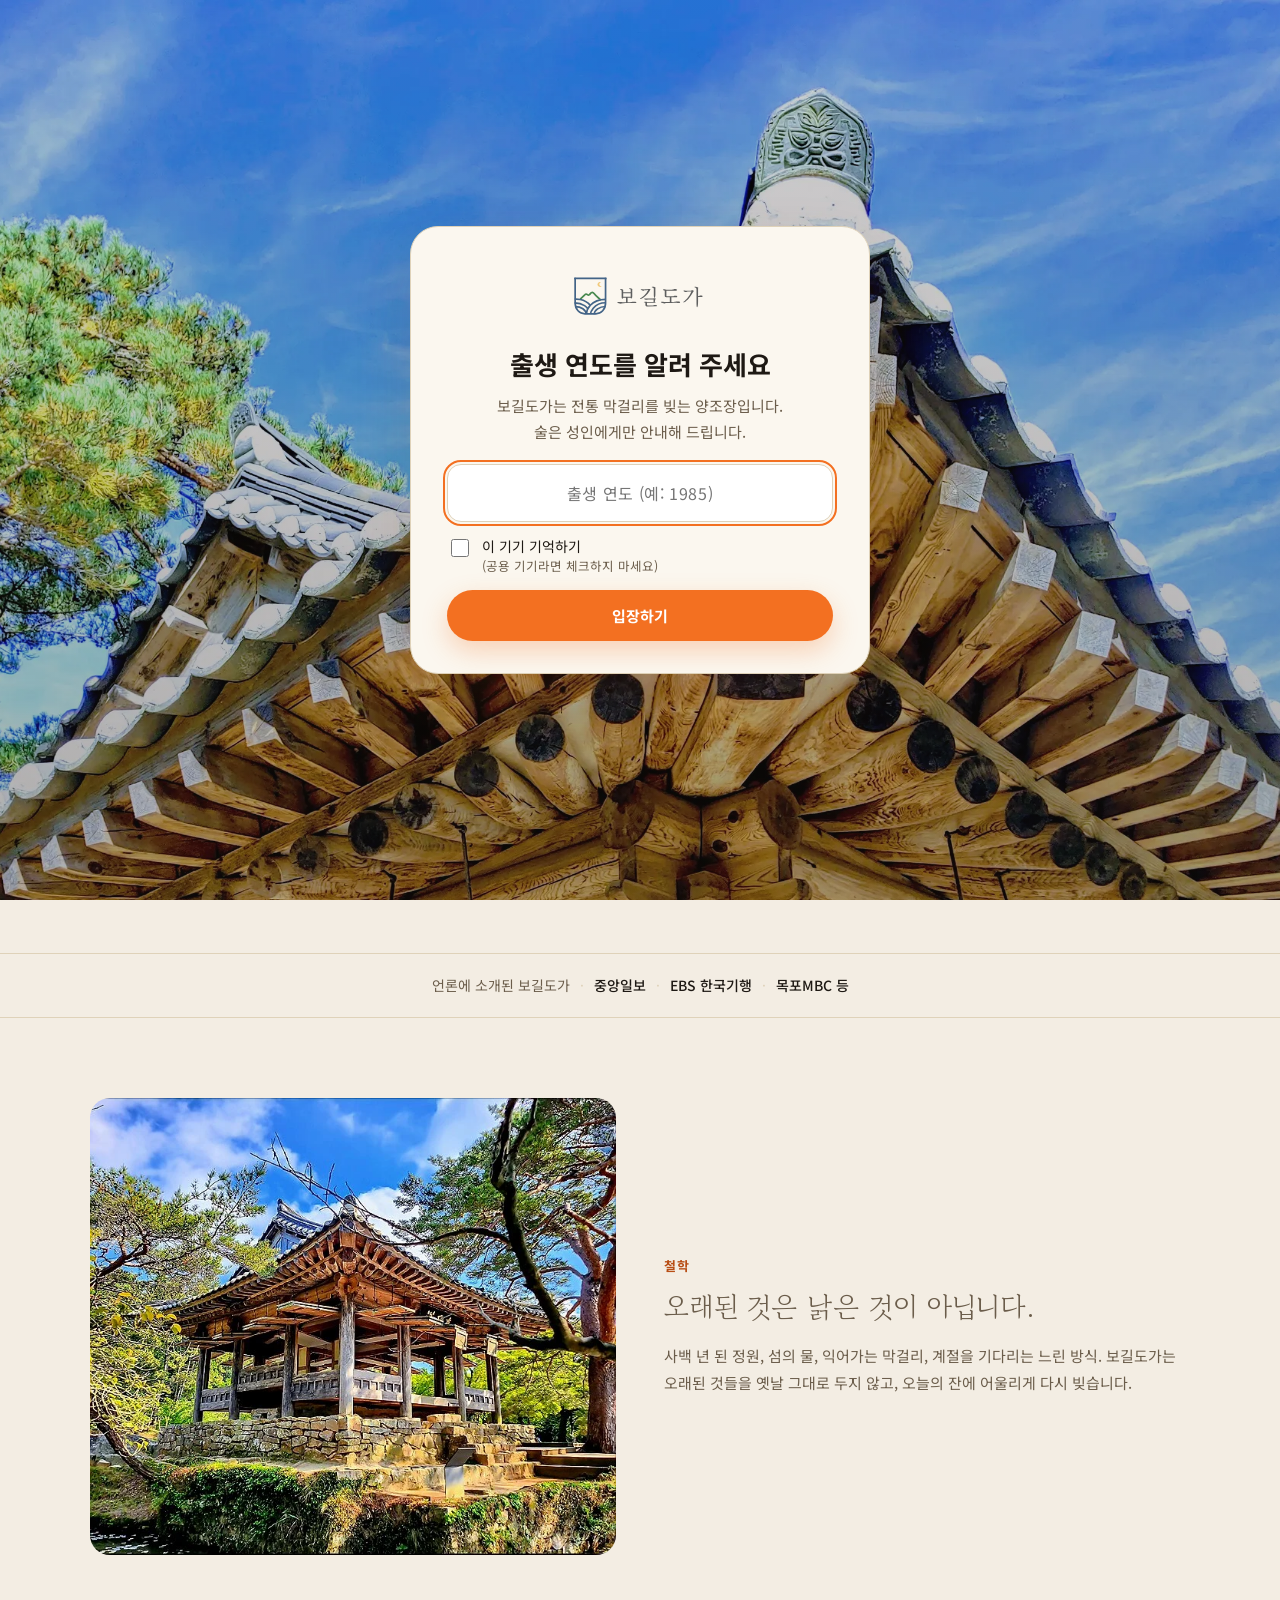
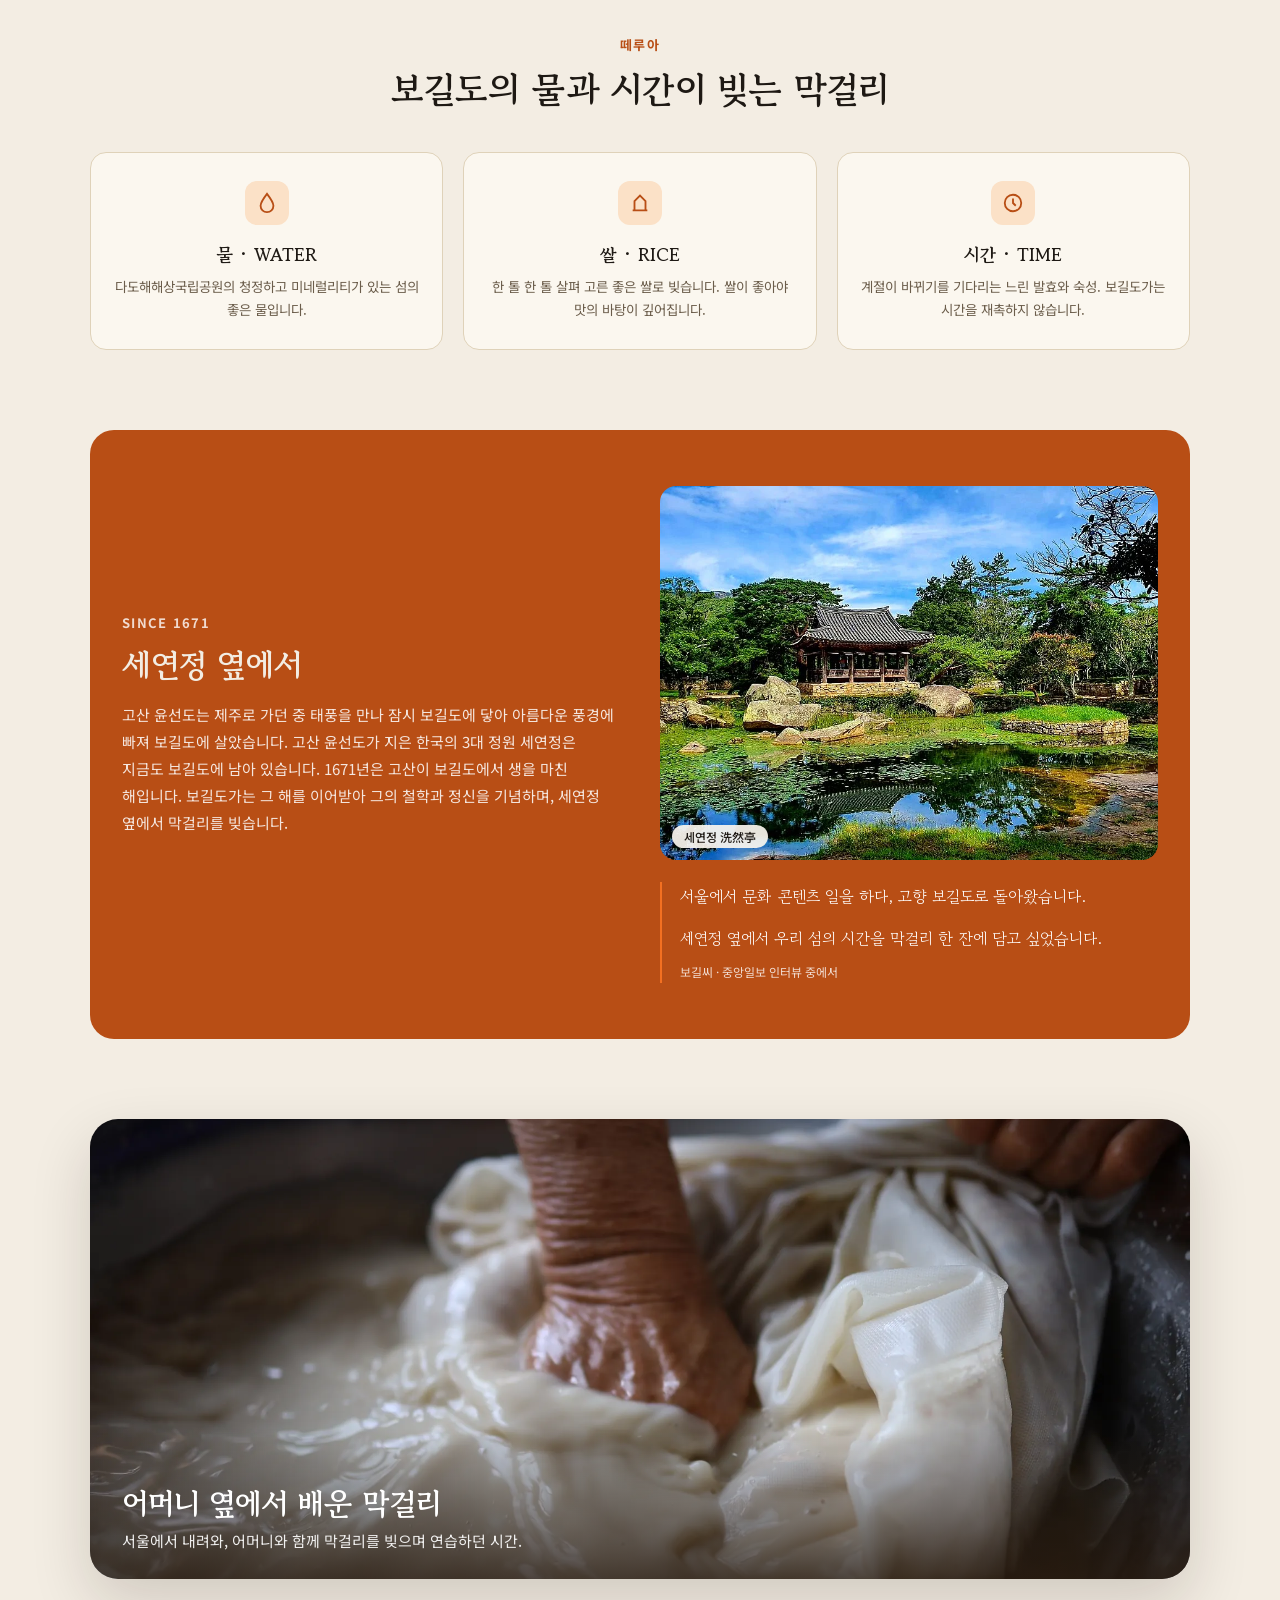
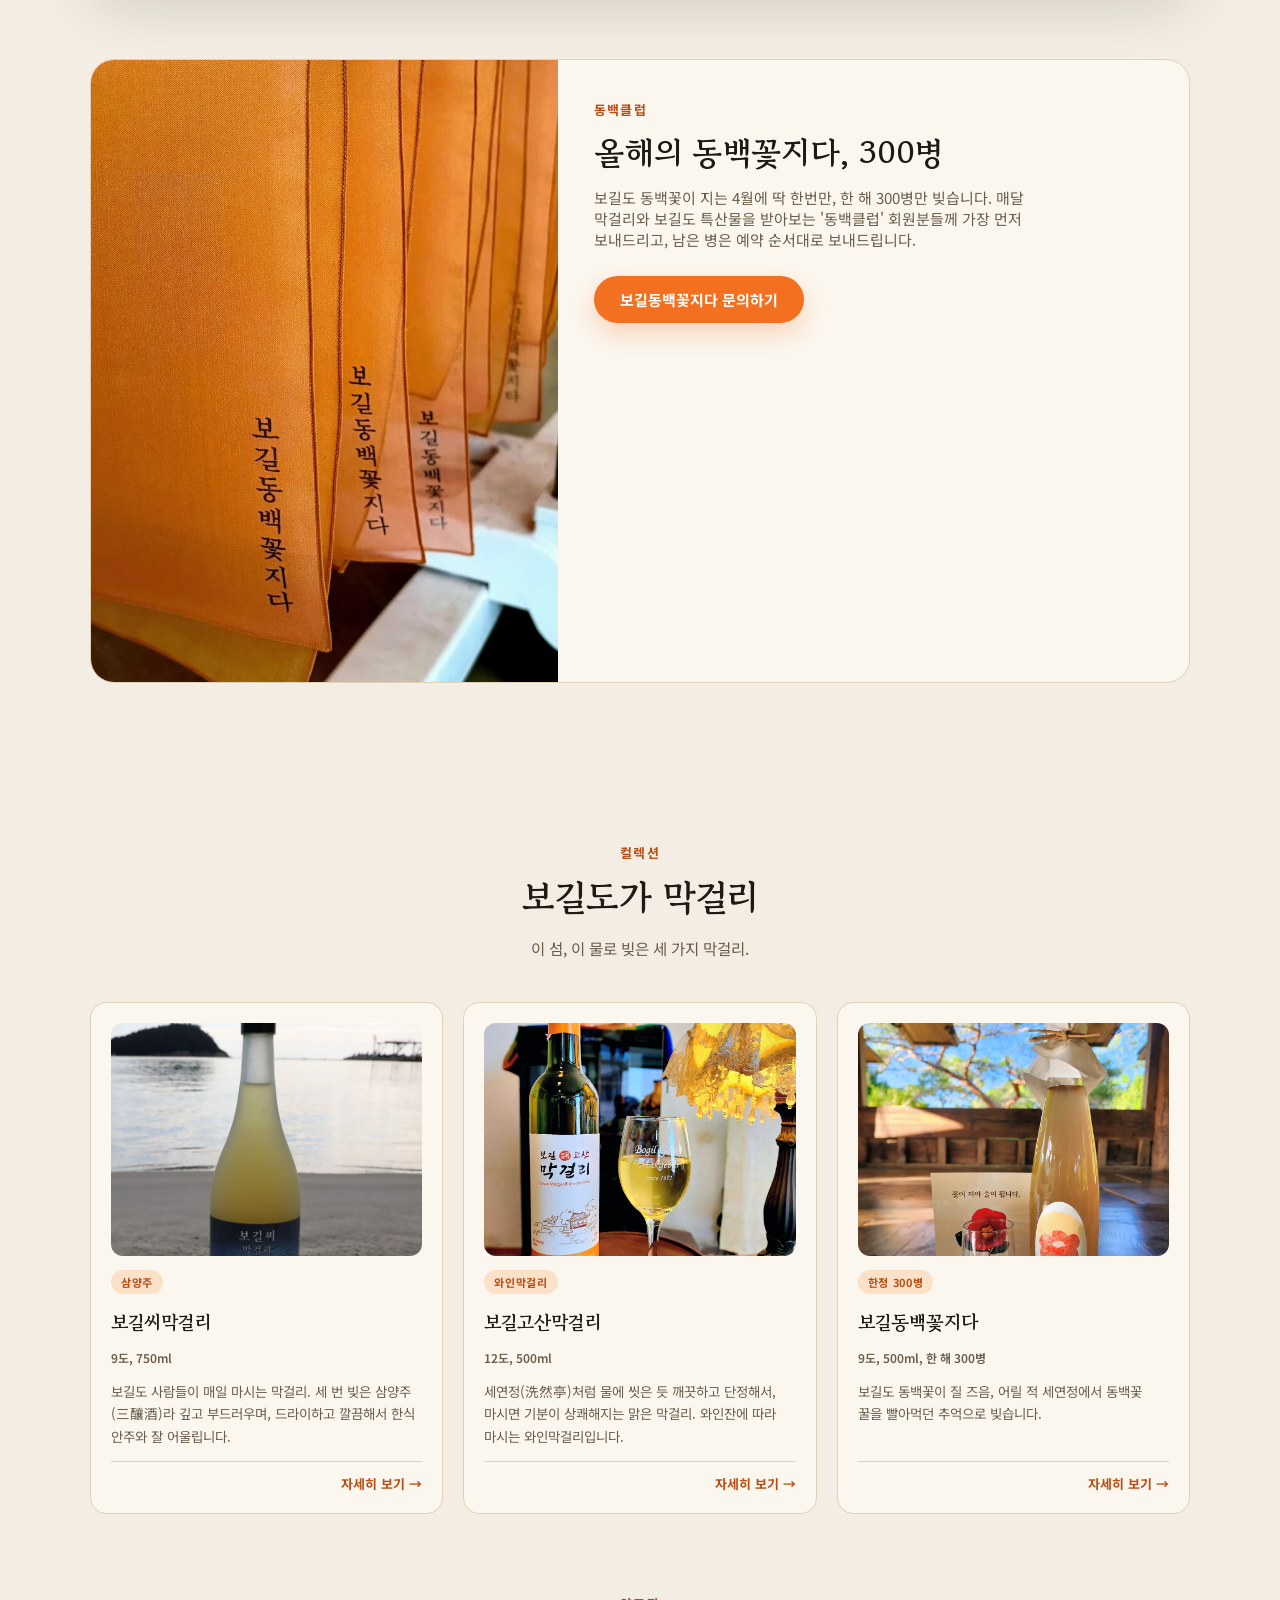
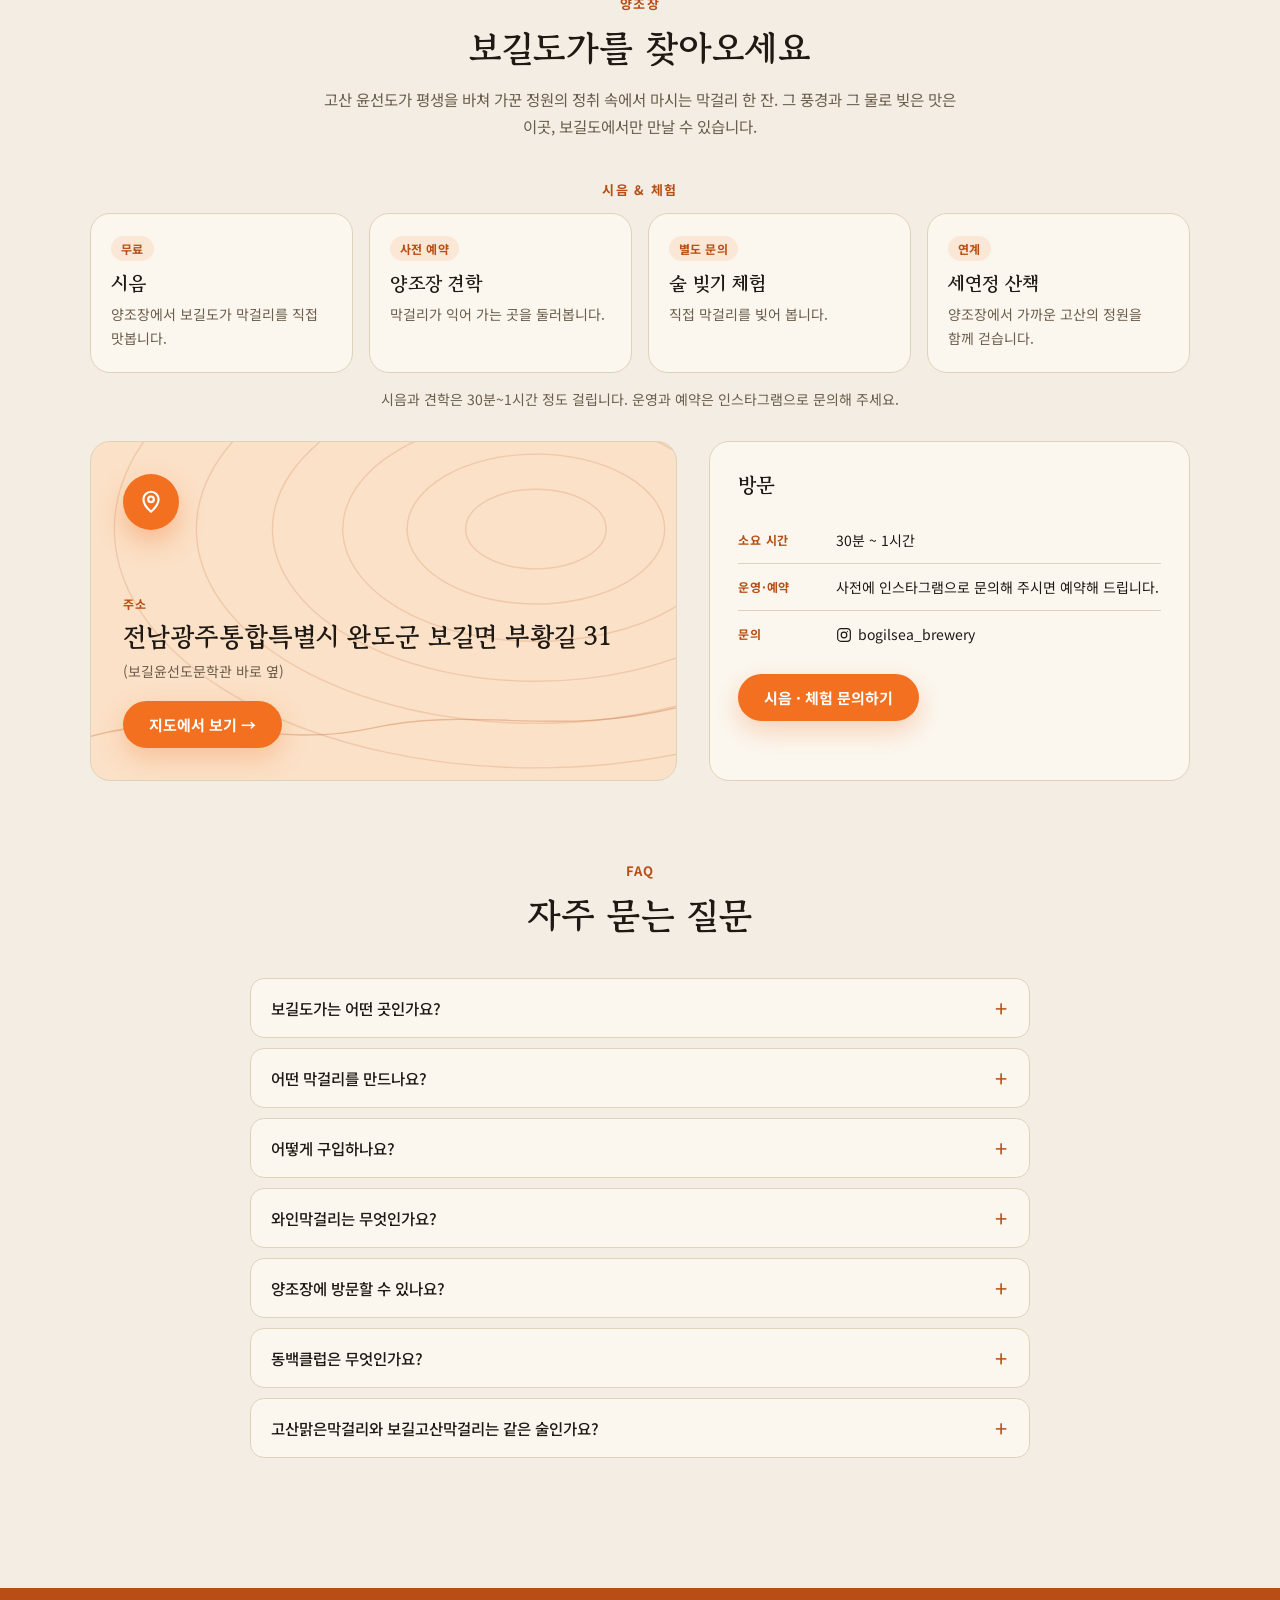
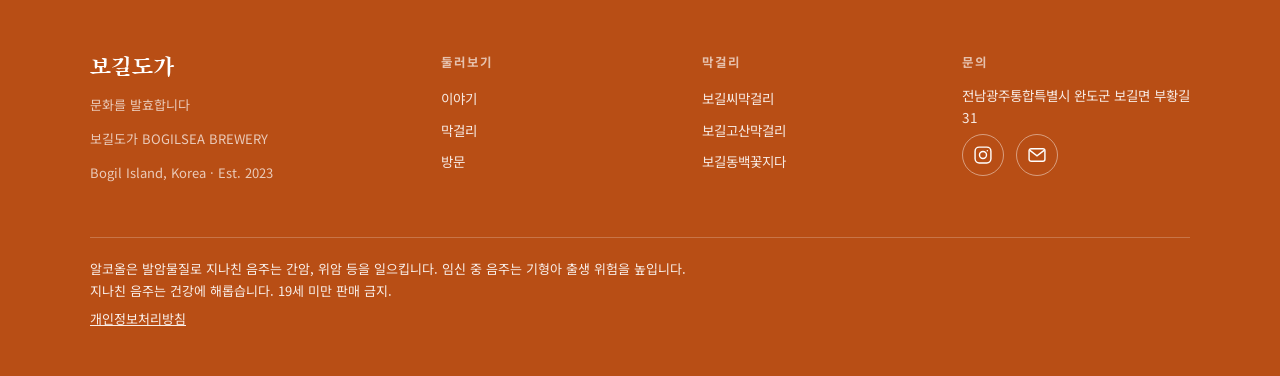
==== index.html @ c648e2ef "Story band (mobile): tighten gap between text and image Co-Authored-By: Claude Sonnet 5.5 <noreply@a" ====
<!doctype html>
<html lang="ko">
<head>
<meta charset="utf-8">
<meta name="viewport" content="width=device-width, initial-scale=1, viewport-fit=cover">
<title>보길도가, 옛것을 위대하게 - 고산 윤선도의 섬 보길도 막걸리</title>
<meta name="description" content="보길도가는 고산 윤선도의 정원 세연정 옆에서 섬의 물로 막걸리를 빚습니다. 보길씨막걸리, 보길고산막걸리, 보길동백꽃지다.">
<link rel="canonical" href="https://bogilsea.com/">
<link rel="alternate" hreflang="ko" href="https://bogilsea.com/"><link rel="alternate" hreflang="en" href="https://bogilsea.com/en/"><link rel="alternate" hreflang="x-default" href="https://bogilsea.com/">
<meta name="robots" content="index,follow,max-image-preview:large">
<meta name="naver-site-verification" content="10f4b852807bdcfb7e4411a5003720b86f507a20">
<meta name="theme-color" content="#F3EDE3">
<link rel="alternate" type="application/rss+xml" title="보길도가" href="https://bogilsea.com/rss.xml">
<meta property="og:type" content="website"><meta property="og:site_name" content="보길도가"><meta property="og:locale" content="ko_KR">
<meta property="og:title" content="보길도가, 옛것을 위대하게 - 보길도에서 빚는 막걸리"><meta property="og:description" content="고산 윤선도가 사랑한 섬, 보길도에서 빚는 막걸리"><meta property="og:url" content="https://bogilsea.com/">
<meta property="og:image" content="https://bogilsea.com/assets/og-ko.png"><meta property="og:image:width" content="1200"><meta property="og:image:height" content="630">
<meta name="twitter:card" content="summary_large_image">
<link rel="icon" href="assets/favicon.svg" type="image/svg+xml"><link rel="apple-touch-icon" href="assets/apple-touch-icon.png">
<link rel="preconnect" href="https://fonts.googleapis.com"><link rel="preconnect" href="https://fonts.gstatic.com" crossorigin>
<link href="https://fonts.googleapis.com/css2?family=Gowun+Batang:wght@400;700&family=Song+Myung&family=Noto+Sans+KR:wght@400;500;700;900&display=swap" rel="stylesheet">
<link rel="stylesheet" href="assets/site.css?v=25">

<script type="application/ld+json">{"@context": "https://schema.org", "@graph": [{"@type": ["Brewery", "LocalBusiness"], "@id": "https://bogilsea.com/#brewery", "name": "보길도가", "alternateName": ["보길도가", "Bogilsea Brewery"], "url": "https://bogilsea.com/", "logo": "https://bogilsea.com/assets/logo-light.png", "image": "https://bogilsea.com/assets/hero-seyeonjeong.webp", "description": "보길도가는 전남 완도군 보길도, 고산 윤선도의 정원 세연정 옆에서 막걸리를 빚는 양조장입니다. 보길씨막걸리, 보길고산막걸리, 보길동백꽃지다를 만듭니다.", "slogan": "옛것을 위대하게", "foundingDate": "2023-04-01", "founder": {"@type": "Person", "name": "박영수", "alternateName": "보길씨"}, "address": {"@type": "PostalAddress", "streetAddress": "부황길 31", "addressLocality": "완도군 보길면", "addressRegion": "전남광주통합특별시", "addressCountry": "KR"}, "sameAs": ["https://www.instagram.com/bogilsea_brewery", "https://www.sooldalda.com/breweries/%EB%B3%B4%EA%B8%B8%EB%8F%84%EA%B0%80", "http://www.wandonews.com/news/articleView.html?idxno=301829"]}, {"@type": "WebSite", "@id": "https://bogilsea.com/#website", "url": "https://bogilsea.com/", "name": "보길도가", "inLanguage": "ko"}, {"@type": "ItemList", "itemListElement": [{"@type": "ListItem", "position": 1, "url": "https://bogilsea.com/ssi/", "name": "보길씨막걸리"}, {"@type": "ListItem", "position": 2, "url": "https://bogilsea.com/gosan/", "name": "보길고산막걸리"}, {"@type": "ListItem", "position": 3, "url": "https://bogilsea.com/dongbaek/", "name": "보길동백꽃지다"}]}, {"@type": "FAQPage", "mainEntity": [{"@type": "Question", "name": "보길도가는 어떤 곳인가요?", "acceptedAnswer": {"@type": "Answer", "text": "보길도가(BOGILSEA BREWERY)는 전남 완도군 보길도에 있는 막걸리 양조장입니다. 고산 윤선도의 정원 세연정 옆에서 보길도의 물로 막걸리를 빚습니다. 브랜드 철학은 \"옛것을 위대하게\"입니다."}}, {"@type": "Question", "name": "어떤 막걸리를 만드나요?", "acceptedAnswer": {"@type": "Answer", "text": "세 가지를 빚습니다. 매일 마시는 삼양주 보길씨막걸리(9도), 와인잔에 따라 마시는 맑은 보길고산막걸리(12도), 동백꽃이 질 즈음 한 해 300병만 빚는 보길동백꽃지다(9도)입니다."}}, {"@type": "Question", "name": "어떻게 구입하나요?", "acceptedAnswer": {"@type": "Answer", "text": "인스타그램 @bogilsea_brewery 메시지로 문의해 주시면 가격과 받으시는 방법을 안내해 드립니다."}}, {"@type": "Question", "name": "와인막걸리는 무엇인가요?", "acceptedAnswer": {"@type": "Answer", "text": "보길고산막걸리를 가리킵니다. 탁하지 않고 맑게 떠낸 12도 막걸리로, 와인잔에 차게 따라 화이트 와인처럼 천천히 마시기 좋습니다."}}, {"@type": "Question", "name": "양조장에 방문할 수 있나요?", "acceptedAnswer": {"@type": "Answer", "text": "네, 양조장에 방문하실 수 있습니다. 사전에 연락 주시면 예약해 드립니다. 인스타그램으로 문의해 주세요."}}, {"@type": "Question", "name": "동백클럽은 무엇인가요?", "acceptedAnswer": {"@type": "Answer", "text": "매달 보길도가 막걸리와 보길도 특산물을 받아보는 구독 모임입니다. 회원에게는 한 해 300병 빚는 보길동백꽃지다를 가장 먼저 보내드립니다. 가입은 인스타그램 @bogilsea_brewery로 문의해 주세요."}}, {"@type": "Question", "name": "고산맑은막걸리와 보길고산막걸리는 같은 술인가요?", "acceptedAnswer": {"@type": "Answer", "text": "네, 같은 술입니다. 고산맑은막걸리는 보길고산막걸리의 예전 이름입니다."}}]}]}</script>
<script>(function(){var ok=0;try{ok=localStorage.getItem('bogilsea_age_ok')==='1'||sessionStorage.getItem('bogilsea_age_ok')==='1'}catch(e){}if(!ok)document.documentElement.className+=' age-pending'})();</script><!-- Google tag (gtag.js) -->
<script async src="https://www.googletagmanager.com/gtag/js?id=G-2MM0JDY4N4"></script>
<script>
  window.dataLayer = window.dataLayer || [];
  function gtag(){dataLayer.push(arguments);}
  gtag('js', new Date());
  gtag('config', 'G-2MM0JDY4N4');
</script>
</head>
<body>
<a class="skip" href="#main" style="position:absolute;left:-999px;top:8px;background:#F37021;color:#fff;padding:8px 14px;z-index:99;border-radius:8px" onfocus="this.style.left='8px'" onblur="this.style.left='-999px'">본문으로 건너뛰기</a>
<header class="nav" id="siteNav"><div class="wrap nav-inner"><a class="brand-mark" href="./" aria-label="보길도가 처음으로"><img src="assets/logo.svg" alt="" class="brand-logo" width="84" height="34"></a><nav class="links" aria-label="Main"><a href="#collection">막걸리</a></nav><div class="nav-right"><a class="lang" href="en/" hreflang="en" lang="en">EN</a><a class="nav-cta" href="#visit">방문 문의하기 →</a></div></div></header>
<main class="wrap" id="main">
<section class="hero-section"><div class="hero-grid"><div class="hero-copy"><h1>옛것을 위대하게,<br/>보길도가</h1><p class="desc">고산 윤선도가 사랑한 섬, 보길도에서 빚는 수제 막걸리</p><div class="hero-actions"><a class="btn-primary" href="#collection">막걸리 보러가기</a></div></div><div class="hero-media"><div class="hero-wash"></div><div class="art-collage"><img src="assets/hero-bottle.webp" alt="세연정 마루 난간에 놓인 보길고산막걸리 병, 뒤로 연못과 단풍 든 숲" class="collage-img" fetchpriority="high" width="1500" height="2000"></div><div class="art-collage-secondary"><img src="assets/detail-eaves.webp" alt="세연정 처마 아래에서 올려다본 모습" class="collage-img" width="750" height="1000"></div></div></div><div class="press">언론에 소개된 보길도가<span class="dot">·</span><b>중앙일보</b><span class="dot">·</span><b>EBS 한국기행</b><span class="dot">·</span><b>목포MBC 등</b></div></section>
<section id="philosophy"><div class="philosophy"><div class="art"><img src="assets/hero-primary.webp" alt="보길도 세연정 전경" loading="lazy" width="686" height="596"></div><div><span class="eyebrow-plain">철학</span><p class="quote">오래된 것은 낡은 것이 아닙니다.</p><p>사백 년 된 정원, 섬의 물, 익어가는 막걸리, 계절을 기다리는 느린 방식. 보길도가는 오래된 것들을 옛날 그대로 두지 않고, 오늘의 잔에 어울리게 다시 빚습니다.</p></div></div></section>
<section style="padding-top:0;"><div class="section-head"><span class="eyebrow-plain">떼루아</span><h2>보길도의 물과 시간이 빚는 막걸리</h2></div><div class="terroir"><div class="terroir-card"><div class="mark"><svg viewBox="0 0 24 24" fill="none" stroke="#B84E15" stroke-width="2"><path d="M12 2C12 2 5 11 5 15a7 7 0 0 0 14 0c0-4-7-13-7-13z"/></svg></div><h3>물 · WATER</h3><p>다도해해상국립공원의 청정하고 미네럴리티가 있는 섬의 좋은 물입니다.</p></div><div class="terroir-card"><div class="mark"><svg viewBox="0 0 24 24" fill="none" stroke="#B84E15" stroke-width="2"><path d="M4 20h16M6 20V10l6-6 6 6v10"/></svg></div><h3>쌀 · RICE</h3><p>한 톨 한 톨 살펴 고른 좋은 쌀로 빚습니다. 쌀이 좋아야 맛의 바탕이 깊어집니다.</p></div><div class="terroir-card"><div class="mark"><svg viewBox="0 0 24 24" fill="none" stroke="#B84E15" stroke-width="2"><circle cx="12" cy="12" r="9"/><path d="M12 7v5l3 3"/></svg></div><h3>시간 · TIME</h3><p>계절이 바뀌기를 기다리는 느린 발효와 숙성. 보길도가는 시간을 재촉하지 않습니다.</p></div></div></section>
<section id="story" style="padding-top:0;"><div class="story-band"><div><span class="eyebrow-plain">Since 1671</span><h2>세연정 옆에서</h2><p>고산 윤선도는 제주로 가던 중 태풍을 만나 잠시 보길도에 닿아 아름다운 풍경에 빠져 보길도에 살았습니다. 고산 윤선도가 지은 한국의 3대 정원 세연정은 지금도 보길도에 남아 있습니다. 1671년은 고산이 보길도에서 생을 마친 해입니다. 보길도가는 그 해를 이어받아 그의 철학과 정신을 기념하며, 세연정 옆에서 막걸리를 빚습니다.</p></div><div class="story-media"><div class="art"><img src="assets/history-pond.webp" alt="세연정 옆 연못과 정자 풍경" class="collage-img" loading="lazy" width="806" height="788"><span class="cap">세연정 洗然亭</span></div><blockquote><span class="q">서울에서 문화 콘텐츠 일을 하다, 고향 보길도로 돌아왔습니다.</span><span class="q">세연정 옆에서 우리 섬의 시간을 막걸리 한 잔에 담고 싶었습니다.</span><small>보길씨 · 중앙일보 인터뷰 중에서</small></blockquote></div></div></section>
<section style="padding-top:0;"><figure class="mom-band"><img src="assets/mother-hands.webp" alt="막걸리를 거르는 어머니의 손" loading="lazy" width="2000" height="1333"><figcaption><b>어머니 옆에서 배운 막걸리</b><span>서울에서 내려와, 어머니와 함께 막걸리를 빚으며 연습하던 시간.</span></figcaption></figure></section>
<section style="padding-top:0;"><div class="cta-split"><div class="cta-media"><img width="750" height="1000" src="assets/ribbon.webp" alt="보길동백꽃지다 라고 적힌 주황 보자기들이 나란히 걸려 있는 모습" class="cta-media-img" loading="lazy"></div><div class="cta-copy"><span class="eyebrow-plain">동백클럽</span><h2>올해의 동백꽃지다, 300병</h2><p>보길도 동백꽃이 지는 4월에 딱 한번만, 한 해 300병만 빚습니다. 매달 막걸리와 보길도 특산물을 받아보는 &#x27;동백클럽&#x27; 회원분들께 가장 먼저 보내드리고, 남은 병은 예약 순서대로 보내드립니다.</p><a class="btn-primary" href="https://ig.me/m/bogilsea_brewery">보길동백꽃지다 문의하기</a></div></div></section>
<section id="collection"><div class="section-head"><span class="eyebrow-plain">컬렉션</span><h2>보길도가 막걸리</h2><p>이 섬, 이 물로 빚은 세 가지 막걸리.</p></div><div class="products"><a class="product-card" href="ssi/" style="text-decoration:none;color:inherit"><div class="product-thumb"><img width="1400" height="1866" src="assets/ssi-bottle.webp" alt="보길도 해변에 놓인 보길씨막걸리 병, 파도 라벨과 9도 표기" class="product-img" loading="lazy"></div><span class="tag">삼양주</span><h3>보길씨막걸리</h3><div class="spec">9도, 750ml</div><p>보길도 사람들이 매일 마시는 막걸리. 세 번 빚은 삼양주(三釀酒)라 깊고 부드러우며, 드라이하고 깔끔해서 한식 안주와 잘 어울립니다.</p><div class="product-foot"><span></span><span class="link-arrow">자세히 보기 →</span></div></a><a class="product-card" href="gosan/" style="text-decoration:none;color:inherit"><div class="product-thumb"><img width="1100" height="1375" src="assets/gosan-glass.webp" alt="와인잔에 따른 보길고산막걸리, 옆에 놓인 병" class="product-img product-img-gosan" loading="lazy"></div><span class="tag">와인막걸리</span><h3>보길고산막걸리</h3><div class="spec">12도, 500ml</div><p>세연정(洗然亭)처럼 물에 씻은 듯 깨끗하고 단정해서, 마시면 기분이 상쾌해지는 맑은 막걸리. 와인잔에 따라 마시는 와인막걸리입니다.</p><div class="product-foot"><span></span><span class="link-arrow">자세히 보기 →</span></div></a><a class="product-card" href="dongbaek/" style="text-decoration:none;color:inherit"><div class="product-thumb"><img width="1100" height="1375" src="assets/dongbaek-bottle.webp" alt="정자 마루에 놓인 보길동백꽃지다, 동백꽃 라벨과 잔" class="product-img" loading="lazy"></div><span class="tag">한정 300병</span><h3>보길동백꽃지다</h3><div class="spec">9도, 500ml, 한 해 300병</div><p>보길도 동백꽃이 질 즈음, 어릴 적 세연정에서 동백꽃 꿀을 빨아먹던 추억으로 빚습니다.</p><div class="product-foot"><span></span><span class="link-arrow">자세히 보기 →</span></div></a></div></section>
<section id="visit" style="padding-top:0;"><div class="section-head"><span class="eyebrow-plain">양조장</span><h2>보길도가를 찾아오세요</h2><p>고산 윤선도가 평생을 바쳐 가꾼 정원의 정취 속에서 마시는 막걸리 한 잔. 그 풍경과 그 물로 빚은 맛은 이곳, 보길도에서만 만날 수 있습니다.</p></div><div class="programs"><span class="eyebrow-plain">시음 & 체험</span><div class="program-grid"><div class="program"><span class="tag">무료</span><h3>시음</h3><p>양조장에서 보길도가 막걸리를 직접 맛봅니다.</p></div><div class="program"><span class="tag">사전 예약</span><h3>양조장 견학</h3><p>막걸리가 익어 가는 곳을 둘러봅니다.</p></div><div class="program"><span class="tag">별도 문의</span><h3>술 빚기 체험</h3><p>직접 막걸리를 빚어 봅니다.</p></div><div class="program"><span class="tag">연계</span><h3>세연정 산책</h3><p>양조장에서 가까운 고산의 정원을 함께 걷습니다.</p></div></div><p class="programs-note">시음과 견학은 30분~1시간 정도 걸립니다. 운영과 예약은 인스타그램으로 문의해 주세요.</p></div><div class="visit"><div class="map-card"><svg class="contours" viewBox="0 0 500 380" preserveAspectRatio="xMidYMid slice" aria-hidden="true" fill="none" stroke="#B84E15" stroke-width="1.2"><g opacity=".16"><ellipse cx="380" cy="120" rx="60" ry="34"/><ellipse cx="380" cy="120" rx="110" ry="64"/><ellipse cx="380" cy="120" rx="165" ry="96"/><ellipse cx="380" cy="120" rx="225" ry="130"/><ellipse cx="380" cy="120" rx="290" ry="166"/><ellipse cx="380" cy="120" rx="360" ry="204"/></g><path d="M-10,300 C80,270 150,310 240,290 C330,270 400,300 510,270" opacity=".28"/></svg><span class="pin"><svg viewBox="0 0 24 24" width="26" height="26" fill="none" stroke="#fff" stroke-width="2" stroke-linecap="round" stroke-linejoin="round" aria-hidden="true"><path d="M12 21s-7-6.1-7-11.5a7 7 0 0 1 14 0C19 14.9 12 21 12 21z"/><circle cx="12" cy="9.5" r="2.6"/></svg></span><div class="map-body"><span class="k">주소</span><p class="addr">전남광주통합특별시 완도군 보길면 부황길 31</p><p class="near">(보길윤선도문학관 바로 옆)</p><a class="btn-primary" href="https://map.naver.com/p/search/%EC%A0%84%EB%9D%BC%EB%82%A8%EB%8F%84%20%EC%99%84%EB%8F%84%EA%B5%B0%20%EB%B3%B4%EA%B8%B8%EB%A9%B4%20%EB%B6%80%ED%99%A9%EA%B8%B8%2031" target="_blank" rel="noopener">지도에서 보기 →</a></div></div><div class="visit-info"><h3>방문</h3><div class="visit-row"><div class="k">소요 시간</div><div class="v">30분 ~ 1시간</div></div><div class="visit-row"><div class="k">운영·예약</div><div class="v">사전에 인스타그램으로 문의해 주시면 예약해 드립니다.</div></div><div class="visit-row"><div class="k">문의</div><div class="v"><a href="https://ig.me/m/bogilsea_brewery"><svg width="16" height="16" viewBox="0 0 24 24" fill="none" stroke="currentColor" stroke-width="1.8" aria-hidden="true"><rect x="2.5" y="2.5" width="19" height="19" rx="5"/><circle cx="12" cy="12" r="4.2"/><circle cx="17.2" cy="6.8" r="0.9" fill="currentColor" stroke="none"/></svg> bogilsea_brewery</a></div></div><a class="btn-primary" href="https://ig.me/m/bogilsea_brewery">시음 · 체험 문의하기</a></div></div></section>
<section id="contact" style="padding-top:0;"><div class="section-head"><span class="eyebrow-plain">FAQ</span><h2>자주 묻는 질문</h2></div><div class="faq"><details><summary>보길도가는 어떤 곳인가요?</summary><p>보길도가(BOGILSEA BREWERY)는 전남 완도군 보길도에 있는 막걸리 양조장입니다. 고산 윤선도의 정원 세연정 옆에서 보길도의 물로 막걸리를 빚습니다. 브랜드 철학은 "옛것을 위대하게"입니다.</p></details><details><summary>어떤 막걸리를 만드나요?</summary><p>세 가지를 빚습니다. 매일 마시는 삼양주 보길씨막걸리(9도), 와인잔에 따라 마시는 맑은 보길고산막걸리(12도), 동백꽃이 질 즈음 한 해 300병만 빚는 보길동백꽃지다(9도)입니다.</p></details><details><summary>어떻게 구입하나요?</summary><p>인스타그램 @bogilsea_brewery 메시지로 문의해 주시면 가격과 받으시는 방법을 안내해 드립니다.</p></details><details><summary>와인막걸리는 무엇인가요?</summary><p>보길고산막걸리를 가리킵니다. 탁하지 않고 맑게 떠낸 12도 막걸리로, 와인잔에 차게 따라 화이트 와인처럼 천천히 마시기 좋습니다.</p></details><details><summary>양조장에 방문할 수 있나요?</summary><p>네, 양조장에 방문하실 수 있습니다. 사전에 연락 주시면 예약해 드립니다. 인스타그램으로 문의해 주세요.</p></details><details><summary>동백클럽은 무엇인가요?</summary><p>매달 보길도가 막걸리와 보길도 특산물을 받아보는 구독 모임입니다. 회원에게는 한 해 300병 빚는 보길동백꽃지다를 가장 먼저 보내드립니다. 가입은 인스타그램 @bogilsea_brewery로 문의해 주세요.</p></details><details><summary>고산맑은막걸리와 보길고산막걸리는 같은 술인가요?</summary><p>네, 같은 술입니다. 고산맑은막걸리는 보길고산막걸리의 예전 이름입니다.</p></details></div></section>
</main>
<footer><div class="wrap"><div class="footer-grid"><div><div class="footer-brand" translate="no">보길도가</div><p class="footer-tag">문화를 발효합니다</p><p class="footer-tag" style="margin-top:6px">보길도가 BOGILSEA BREWERY</p><p class="footer-tag" style="margin-top:6px">Bogil Island, Korea · Est. 2023</p></div><div><h3>둘러보기</h3><ul><li><a href="#story">이야기</a></li><li><a href="#collection">막걸리</a></li><li><a href="#visit">방문</a></li></ul></div><div><h3>막걸리</h3><ul><li><a href="ssi/">보길씨막걸리</a></li><li><a href="gosan/">보길고산막걸리</a></li><li><a href="dongbaek/">보길동백꽃지다</a></li></ul></div><div><h3>문의</h3><ul><li>전남광주통합특별시 완도군 보길면 부황길 31</li><li class="footer-icons"><a class="icon-link" href="https://www.instagram.com/bogilsea_brewery" aria-label="Instagram" target="_blank" rel="noopener"><svg width="20" height="20" viewBox="0 0 24 24" fill="none" stroke="currentColor" stroke-width="1.7" aria-hidden="true"><rect x="2.5" y="2.5" width="19" height="19" rx="5"/><circle cx="12" cy="12" r="4.2"/><circle cx="17.2" cy="6.8" r="0.9" fill="currentColor" stroke="none"/></svg></a><a class="icon-link" href="mailto:bogilsea@bogilsea.com" aria-label="이메일 보내기"><svg width="20" height="20" viewBox="0 0 24 24" fill="none" stroke="currentColor" stroke-width="1.7" aria-hidden="true"><rect x="2.5" y="4.5" width="19" height="15" rx="2.5"/><path d="M3.5 6.5l8.5 6.5 8.5-6.5"/></svg></a></li></ul></div></div><div class="footer-bottom">알코올은 발암물질로 지나친 음주는 간암, 위암 등을 일으킵니다. 임신 중 음주는 기형아 출생 위험을 높입니다.<br>지나친 음주는 건강에 해롭습니다. 19세 미만 판매 금지.<br><a href="privacy/">개인정보처리방침</a></div></div></footer>
<script>(function(){var n=document.getElementById("siteNav");if(!n)return;var f=function(){n.classList.toggle("scrolled",window.scrollY>8)};f();window.addEventListener("scroll",f,{passive:true})})();</script>
<div id="agegate" role="dialog" aria-modal="true" aria-labelledby="ag-h" data-bad="출생 연도 4자리를 입력해 주세요." data-deny="19세 미만은 입장할 수 없습니다. 성인이 되신 뒤에 찾아와 주세요."><div class="ag-card"><img width="966" height="391" class="ag-logo" src="assets/logo.svg" alt=""><h2 id="ag-h">출생 연도를 알려 주세요</h2><p>보길도가는 전통 막걸리를 빚는 양조장입니다.<br>술은 성인에게만 안내해 드립니다.</p><form novalidate><input type="text" name="birth_year" spellcheck="false" inputmode="numeric" maxlength="4" autocomplete="bday-year" placeholder="출생 연도 (예: 1985)" aria-label="출생 연도"><label class="ag-rem"><input type="checkbox"><span>이 기기 기억하기 <em>(공용 기기라면 체크하지 마세요)</em></span></label><p class="ag-msg" role="alert" hidden></p><button type="submit" class="btn-primary ag-yes">입장하기</button></form></div></div><script>(function(){var g=document.getElementById('agegate');if(!g)return;var f=g.querySelector('form'),i=g.querySelector('input[type=text]'),c=g.querySelector('input[type=checkbox]'),m=g.querySelector('.ag-msg');function lock(on){Array.prototype.forEach.call(document.body.children,function(n){if(n!==g&&n.tagName!=='SCRIPT'&&n.tagName!=='NOSCRIPT')n.inert=on})}f.addEventListener('submit',function(e){e.preventDefault();var v=i.value.replace(/\D/g,''),Y=new Date().getFullYear(),y=parseInt(v,10);g.classList.remove('denied');if(v.length!==4||y<1900||y>Y){m.textContent=g.getAttribute('data-bad');m.hidden=false;i.focus();return}if(Y-y<19){m.textContent=g.getAttribute('data-deny');m.hidden=false;return}try{(c.checked?localStorage:sessionStorage).setItem('bogilsea_age_ok','1')}catch(x){}document.documentElement.classList.remove('age-pending');lock(false)});if(document.documentElement.classList.contains('age-pending')){lock(true);i.focus()}})();</script></body></html>
---- assets/site.css ----
:root{
    --paper:#F3EDE3;
    --paper-lift:#FBF7EF;
    --ink:#1E1914;
    --ink-soft:#6B5D4B;
    --hairline:#DFD2B9;
    --orange:#F37021;
    --orange-deep:#B84E15;
    --orange-wash:#FBE1C7;
    --font-display:'Gowun Batang', ui-serif, 'Noto Serif KR', serif;
    --font-brush:'Song Myung', ui-serif, serif;
    --font-body:'Noto Sans KR', ui-sans-serif, system-ui, sans-serif;
    color-scheme: light;
  }
  *{box-sizing:border-box;}
  html{scroll-behavior:smooth;scroll-padding-top:84px;-webkit-text-size-adjust:100%}
  body{word-break:keep-all;overflow-wrap:break-word;margin:0; background:var(--paper); color:var(--ink); font-family:var(--font-body); -webkit-font-smoothing:antialiased;}
  img{max-width:100%;}
  a{color:inherit;}
  ::selection{background:var(--orange-wash); color:var(--ink);}
  .wrap{max-width:1140px; margin:0 auto; padding-inline:20px;}
  a:focus-visible, button:focus-visible, input:focus-visible{outline:2px solid #B84E15; outline-offset:2px;}
  footer a:focus-visible{outline-color:#fff}
  section[id], [id="main"]{scroll-margin-top:84px}

  /* Nav */
  header.nav{position:sticky; top:env(safe-area-inset-top,0px); z-index:40; background:rgba(243,237,227,0.8); backdrop-filter:blur(12px); -webkit-backdrop-filter:blur(12px); border-bottom:1px solid transparent; transition:border-color .2s ease;}
  header.nav.scrolled{border-bottom-color:var(--hairline);}
  .nav-inner{display:flex; align-items:center; justify-content:space-between; gap:24px; height:64px;}
  .brand-mark{display:flex; align-items:center; gap:8px; text-decoration:none; color:var(--ink);}
  .brand-logo{height:34px; width:auto; display:block;}
  nav.links{display:flex; align-items:center; gap:30px; font-size:14px; font-weight:500;}
  nav.links a{text-decoration:none; opacity:.82;}
  nav.links a:hover{opacity:1; color:var(--orange-deep);}
  .nav-right{display:flex; align-items:center; gap:18px;}
  .lang{font-size:12.5px; font-weight:700; letter-spacing:.06em; opacity:.75; text-decoration:none; padding:10px 6px; display:inline-block;}
  .nav-cta{display:inline-flex; align-items:center; gap:6px; background:var(--orange); color:#fff; font-weight:700; font-size:13px; padding:9px 18px; border-radius:999px; text-decoration:none; white-space:nowrap; transition:background-color .14s ease, transform .45s cubic-bezier(0.34,1.56,0.64,1);}
  .nav-cta:hover{background:var(--orange-deep); color:#fff; transform:translateY(-2px);}
  .nav-cta:active{transition:transform .08s ease-out; transform:scale(0.9);}
  @media (max-width:760px){ nav.links{display:none;} }

  /* Hero — editorial collage (21st.dev Editorial Collage Hero 구조 적용) */
  .hero-section{padding-top:28px; padding-bottom:0;}
  .hero-grid{display:grid; grid-template-columns:1fr 1fr; gap:56px; align-items:center;}
  @media (max-width:900px){ .hero-grid{grid-template-columns:1fr; gap:64px;} }
  .hero-copy{display:flex; flex-direction:column; align-items:flex-start; gap:16px;}
  .hero-eyebrow{font-family:var(--font-brush); font-size:15px; letter-spacing:.1em; color:var(--orange-deep);}
  .hero-copy h1{font-family:var(--font-display); font-weight:700; font-size:clamp(34px,5vw,56px); line-height:1.2; letter-spacing:-.01em; margin:0; text-wrap:balance; color:var(--ink);}
  .hero-copy .desc{font-size:16.5px; line-height:1.7; color:var(--ink-soft); max-width:400px; margin:2px 0 0;}
  .hero-actions{display:flex; align-items:center; gap:22px; flex-wrap:wrap; margin-top:6px;}
  .btn-primary{background:var(--orange); color:#fff; font-weight:700; font-size:15px; padding:13px 26px; border-radius:999px; text-decoration:none; border:none; cursor:pointer; box-shadow:0 10px 26px rgba(243,112,33,0.28); display:inline-block; transition:transform .45s cubic-bezier(0.34,1.56,0.64,1), box-shadow .2s ease, background-color .14s ease; -webkit-tap-highlight-color:transparent;}
  .btn-primary:hover{background:var(--orange-deep); color:#fff; box-shadow:0 14px 32px rgba(243,112,33,0.34); transform:translateY(-2px);}
  .btn-primary:active{transition:transform .08s ease-out; transform:scale(0.88);}
  .link-cta{font-weight:700; font-size:15px; color:var(--orange-deep); text-decoration:none; display:inline-flex; align-items:center; gap:6px; border-bottom:1px solid transparent; transition:border-color .14s ease, gap .35s cubic-bezier(0.34,1.56,0.64,1);}
  .link-cta:hover{border-bottom-color:var(--orange-deep); gap:9px;}
  .btn-ghost{background:rgba(255,255,255,0.14); border:1px solid rgba(255,255,255,0.6); color:#fff; font-weight:600; font-size:15px; padding:12px 24px; border-radius:999px; text-decoration:none; backdrop-filter:blur(4px); display:inline-block; transition:background-color .14s ease, transform .45s cubic-bezier(0.34,1.56,0.64,1);}
  .btn-ghost:hover{background:rgba(255,255,255,0.24); transform:translateY(-2px);}
  .btn-ghost:active{transition:transform .08s ease-out; transform:scale(0.88);}

  .hero-media{position:relative; padding:26px 30px 46px 6px;}
  .hero-wash{position:absolute; inset:-6% -6% 8% -6%; border-radius:40px; background:radial-gradient(circle at 62% 28%, rgba(243,112,33,0.22), rgba(243,112,33,0) 62%); filter:blur(34px); z-index:0;}
  .art-collage{position:relative; z-index:1; aspect-ratio:4/5; border-radius:28px; overflow:hidden; box-shadow:0 30px 70px rgba(30,20,10,0.20);}
  .art-collage svg, .art-collage img.collage-img{width:100%; height:100%; display:block; object-fit:cover;}
  .art-collage-secondary{position:absolute; z-index:2; width:46%; aspect-ratio:1/1; left:-6px; bottom:0; border-radius:20px; overflow:hidden; border:5px solid var(--paper); box-shadow:0 20px 40px rgba(30,20,10,0.22);}
  .art-collage-secondary svg, .art-collage-secondary img.collage-img{width:100%; height:100%; display:block; object-fit:cover; object-position:center 30%;}
  .hero-badge{position:absolute; z-index:3; top:18px; right:0; background:rgba(251,247,239,0.92); border:1px solid var(--hairline); border-radius:16px; padding:14px 16px; backdrop-filter:blur(8px); -webkit-backdrop-filter:blur(8px); box-shadow:0 14px 30px rgba(30,20,10,0.15); max-width:168px;}
  .hero-badge .label{font-size:10.5px; font-weight:700; letter-spacing:.08em; color:var(--orange-deep); text-transform:uppercase; margin-bottom:4px;}
  .hero-badge .title{font-family:var(--font-display); font-size:15px; font-weight:700; margin-bottom:2px;}
  .hero-badge .meta{font-size:11.5px; color:var(--ink-soft); line-height:1.5;}
  @media (max-width:640px){ .hero-badge{display:none;} .hero-media{padding:16px 12px 40px 0;} .art-collage-secondary{left:0; width:42%;} }

  section{padding-block:80px;}
  .section-head{max-width:640px; margin:0 auto 40px; text-align:center;}
  .eyebrow-plain{font-size:13px; font-weight:700; color:var(--orange-deep); letter-spacing:.1em; text-transform:uppercase; margin-bottom:10px; display:block;}
  .section-head h2{font-family:var(--font-display); font-size:clamp(26px,3.6vw,36px); font-weight:700; line-height:1.35; margin:0 0 14px; text-wrap:balance;}
  .section-head p{color:var(--ink-soft); font-size:15.5px; line-height:1.75; margin:0;}

  /* Philosophy */
  .philosophy{display:grid; grid-template-columns:1fr 1fr; gap:48px; align-items:center;}
  @media (max-width:820px){ .philosophy{grid-template-columns:1fr;} }
  .philosophy .quote{font-family:var(--font-display); font-size:clamp(22px,3vw,28px); line-height:1.55; margin:0 0 18px; text-wrap:balance;}
  .philosophy p{color:var(--ink-soft); font-size:15px; line-height:1.8; margin:0;}
  .philosophy .art{border-radius:20px; overflow:hidden;}
  .philosophy .art svg{width:100%; height:100%; display:block;}

  /* Terroir - 3 up */
  .terroir{display:grid; grid-template-columns:repeat(3,1fr); gap:20px;}
  @media (max-width:820px){ .terroir{grid-template-columns:1fr;} }
  .terroir-card{background:var(--paper-lift); border:1px solid var(--hairline); border-radius:16px; padding:28px 22px; text-align:center; transition:transform .4s cubic-bezier(0.34,1.56,0.64,1), box-shadow .3s ease;}
  .terroir-card:hover{transform:translateY(-6px); box-shadow:0 16px 30px rgba(30,20,10,0.10);}
  .terroir-card .mark{width:44px; height:44px; margin:0 auto 16px; border-radius:12px; background:var(--orange-wash); display:flex; align-items:center; justify-content:center;}
  .terroir-card .mark svg{width:22px; height:22px;}
  .terroir-card h3{font-family:var(--font-display); font-size:18px; font-weight:700; margin:0 0 8px;}
  .terroir-card p{font-size:13.5px; color:var(--ink-soft); line-height:1.7; margin:0;}

  /* History band (tonal, no black) */
  .story-band{background:var(--orange-deep); color:var(--paper); border-radius:24px; padding:56px 32px; display:grid; grid-template-columns:1fr 1fr; gap:40px; align-items:center;}
  @media (max-width:820px){ .story-band{grid-template-columns:1fr; padding:40px 24px;} }
  .story-band .art{border-radius:16px; overflow:hidden; aspect-ratio:4/3;}
  .story-band .art svg, .story-band .art img.collage-img{width:100%; height:100%; display:block; object-fit:cover;}
  .story-band .eyebrow-plain{color:rgba(255,255,255,0.8);}
  .story-band h2{font-family:var(--font-display); font-size:clamp(24px,3.2vw,32px); line-height:1.4; margin:0 0 14px; text-wrap:balance;}
  .story-band p{font-size:15px; line-height:1.8; color:rgba(255,255,255,0.86); margin:0 0 20px;}
  .story-band .btn-ghost{border-color:rgba(255,255,255,0.5);}

  /* Products */
  .products{display:grid; grid-template-columns:repeat(3,1fr); gap:20px;}
  @media (max-width:900px){ .products{grid-template-columns:1fr;} }
  .product-card{background:var(--paper-lift); border:1px solid var(--hairline); border-radius:16px; padding:20px; display:flex; flex-direction:column; gap:14px; transition:transform .4s cubic-bezier(0.34,1.56,0.64,1), box-shadow .3s ease, border-color .3s ease;}
  .product-card:hover{transform:translateY(-7px); box-shadow:0 20px 36px rgba(30,20,10,0.12); border-color:transparent;}
  .product-thumb{aspect-ratio:4/3; border-radius:12px; overflow:hidden;}
  .product-thumb svg, .product-thumb img.product-img{width:100%; height:100%; display:block; object-fit:cover; object-position:center 22%;}
  .product-thumb img.product-img-gosan{object-position:center 46%;}
  .product-card .tag{align-self:flex-start; font-size:11px; font-weight:700; letter-spacing:.06em; background:var(--orange-wash); color:var(--orange-deep); padding:4px 10px; border-radius:999px;}
  .product-card h3{font-family:var(--font-display); font-size:19px; font-weight:700; margin:0;}
  .product-card .spec{font-size:12px; color:var(--ink-soft); font-weight:600; font-variant-numeric:tabular-nums;}
  .product-card p{font-size:13.5px; color:var(--ink-soft); line-height:1.65; margin:0;}
  .product-foot{display:flex; align-items:center; justify-content:space-between; margin-top:auto; padding-top:12px; border-top:1px solid var(--hairline);}
  .link-arrow{font-size:13px; font-weight:700; color:var(--orange-deep); text-decoration:none; display:inline-flex; align-items:center; gap:4px;}

  /* Club CTA */

  /* HeroUI 참조: bordered input, floating focus ring */
  .subscribe-form{display:flex; flex-direction:column; align-items:center; gap:14px; margin-top:8px;}
  .field{display:flex; flex-direction:column; gap:6px; text-align:left; width:100%; max-width:400px;}
  .field label{font-size:11.5px; font-weight:700; letter-spacing:.06em; color:var(--ink-soft); text-transform:uppercase; padding-left:2px;}
  .subscribe-row{display:flex; gap:10px; width:100%;}
  .subscribe-row input{flex:1; min-width:0; font-family:var(--font-body); font-size:15px; padding:13px 16px; border-radius:14px; border:1.5px solid var(--hairline); background:var(--paper); color:var(--ink); transition:border-color .14s ease, box-shadow .14s ease;}
  .subscribe-row input::placeholder{color:var(--ink-soft); opacity:.65;}
  .subscribe-row input:focus{border-color:var(--orange); box-shadow:0 0 0 4px rgba(243,112,33,0.16);}
  .subscribe-row input:invalid:not(:placeholder-shown){border-color:#C0442A;}
  .subscribe-row .btn-primary{padding:13px 22px; white-space:nowrap; flex:none;}
  @media (max-width:480px){ .subscribe-row{flex-direction:column;} .subscribe-row .btn-primary{width:100%;} }
  .form-note{font-size:12px; color:var(--ink-soft); margin:0;}
  .form-success{display:inline-flex; align-items:center; gap:8px; background:var(--orange-wash); color:var(--orange-deep); font-weight:700; font-size:14px; padding:12px 20px; border-radius:14px; opacity:0; transform:translateY(14px) scale(0.96); pointer-events:none; transition:transform .55s cubic-bezier(0.18,1.25,0.4,1), opacity .3s ease;}
  .form-success.show{opacity:1; transform:translateY(0) scale(1); pointer-events:auto;}
  .subscribe-form.submitted .subscribe-row, .subscribe-form.submitted .form-note{display:none;}

  .cta-split{display:grid; grid-template-columns:0.85fr 1.15fr; gap:0; align-items:stretch; background:var(--paper-lift); border:1px solid var(--hairline); border-radius:24px; overflow:hidden;}
  @media (max-width:820px){ .cta-split{grid-template-columns:1fr;} }
  .cta-media{min-height:260px;}
  .cta-media-img{width:100%; height:100%; display:block; object-fit:cover; object-position:center 30%;}
  .cta-copy{padding:40px 36px; text-align:left;}
  @media (max-width:640px){ .cta-copy{padding:32px 24px;} }
  .cta-copy h2{font-family:var(--font-display); font-size:clamp(24px,3.4vw,32px); margin:0 0 12px; text-wrap:balance;}
  .cta-copy p{color:var(--ink-soft); margin:0 0 24px; font-size:15px; max-width:440px;}
  .cta-copy .subscribe-form{align-items:flex-start;}
  .cta-copy .field{max-width:440px;}

  /* Visit */
  .visit{display:grid; grid-template-columns:1.1fr 0.9fr; gap:32px;}
  @media (max-width:820px){ .visit{grid-template-columns:1fr;} }
  .visit .map-art{border-radius:20px; overflow:hidden; border:1px solid var(--hairline);}
  .visit .map-art svg{width:100%; height:100%; display:block;}
  .visit-info{background:var(--paper-lift); border:1px solid var(--hairline); border-radius:20px; padding:28px;}
  .visit-info h3{font-family:var(--font-display); font-size:20px; margin:0 0 18px;}
  .visit-row{display:flex; gap:14px; padding:12px 0; border-top:1px solid var(--hairline);}
  .visit-row:first-of-type{border-top:none;}
  .visit-row .k{font-size:12px; font-weight:700; letter-spacing:.06em; color:var(--orange-deep); width:70px; flex:none; text-transform:uppercase; padding-top:2px;}
  .visit-row .v{font-size:14px; line-height:1.6; color:var(--ink);}

  footer{background:var(--orange-deep); color:rgba(255,255,255,0.9); padding:64px 0 calc(40px + env(safe-area-inset-bottom,0px)); margin-top:40px;}
  .footer-grid{display:grid; grid-template-columns:1.4fr repeat(3,1fr); gap:32px;}
  @media (max-width:760px){ .footer-grid{grid-template-columns:repeat(2,1fr);} }
  .footer-grid h3{font-size:12.5px; letter-spacing:.08em; text-transform:uppercase; color:rgba(255,255,255,0.65); margin:0 0 14px;}
  .footer-grid ul{list-style:none; margin:0; padding:0; display:flex; flex-direction:column; gap:4px;}
  .footer-grid a{font-size:13.5px; text-decoration:none; color:rgba(255,255,255,0.88); display:inline-block; padding:3px 0;}
  .footer-brand{font-family:var(--font-brush); font-size:24px; color:#fff; margin-bottom:10px;}
  .footer-tag{font-size:13px; color:rgba(255,255,255,0.7); line-height:1.6; max-width:260px;}
  .footer-bottom{margin-top:40px; padding-top:20px; border-top:1px solid rgba(255,255,255,0.22); font-size:11.5px; color:rgba(255,255,255,0.6); line-height:1.7;}
  /* ---- v12 additions (기존 사이트 구조 반영) ---- */
  .brand-logo{height:34px;width:auto}
  .hero-sub{font-family:var(--font-display);font-weight:700;font-size:clamp(17px,2vw,20px);color:var(--orange-deep);margin:0}
  .hero-copy .desc{max-width:420px}
  .hero-badge .title{margin-bottom:0}
  .press{border-top:1px solid var(--hairline);border-bottom:1px solid var(--hairline);margin-top:56px;padding:18px 12px;text-align:center;font-size:14px;color:var(--ink-soft);line-height:1.9}
  .press b{color:var(--ink);font-weight:500;white-space:nowrap}
  .press .dot{margin:0 10px;color:var(--hairline)}
  .story-band blockquote{margin:22px 0 0;padding:0 0 0 18px;word-break:keep-all;text-wrap:pretty;border-left:2px solid var(--orange);font-family:var(--font-display);font-size:16px;line-height:1.8;color:#fff}
  .story-band blockquote .q{display:block}
  .story-band blockquote .q + .q{margin-top:14px}
  .story-band blockquote small{display:block;margin-top:8px;font-family:var(--font-body);font-size:12px;color:rgba(255,255,255,.8)}
  .btn-ghost{border-color:rgba(255,255,255,.65)}
  .cta-copy .btn-primary{margin-top:2px}
  .visit-row .v a{display:inline-flex;align-items:center;gap:6px;text-decoration:none;border-bottom:0}
  .visit-info .btn-primary{margin-top:14px}
  .visit-row .k{width:64px}
  .faq{max-width:780px;margin:0 auto}
  .faq details{background:var(--paper-lift);border:1px solid var(--hairline);border-radius:14px;margin-bottom:10px;padding:0 20px}
  .faq summary{cursor:pointer;list-style:none;padding:18px 32px 18px 0;position:relative;font-weight:500;font-size:15.5px}
  .faq summary::-webkit-details-marker{display:none}
  .faq summary::after{content:"+";position:absolute;right:2px;top:50%;transform:translateY(-52%);font-size:22px;color:var(--orange-deep);font-weight:400}
  .faq details[open] summary::after{content:"\2212"}
  .faq details p{margin:0 0 18px;color:var(--ink-soft);font-size:14.5px;line-height:1.8}
  footer .footer-bottom{max-width:none}
  /* product pages */
  .crumb{list-style:none;margin:0 0 6px;padding:0;display:flex;gap:8px;font-size:12.5px;color:var(--ink-soft)}
  .crumb li+li::before{content:"/";margin-right:8px;color:var(--hairline)}
  .crumb a{text-decoration:none}.crumb a:hover{color:var(--orange-deep)}
  .chip{align-self:flex-start;font-size:12px;font-weight:700;letter-spacing:.04em;background:var(--orange-wash);color:var(--orange-deep);padding:4px 12px;border-radius:999px}
  .p-hero .art-collage{aspect-ratio:4/5}
  .banner{border-radius:24px;overflow:hidden;margin:0 0 20px}
  .banner img{width:100%;height:clamp(180px,30vw,340px);object-fit:cover;display:block}
  .philosophy p+p{margin-top:14px}
  .philosophy .quote{margin-bottom:0}
  .philosophy p.verse{font-family:var(--font-display);font-size:18px;line-height:1.7;color:var(--ink);border-left:2px solid var(--orange);padding-left:16px;margin:20px 0}
  .philosophy p.verse small{display:block;margin-top:6px;font-family:var(--font-body);font-size:12px;color:var(--ink-soft)}
  .terroir-card.left{text-align:left}
  .terroir-card .k{display:block;font-size:12px;font-weight:700;letter-spacing:.08em;color:var(--orange-deep);text-transform:uppercase;margin-bottom:10px}
  .facts{display:grid;grid-template-columns:repeat(4,1fr);gap:16px;margin:28px 0 0;padding:0;list-style:none}
  .facts li{background:var(--paper-lift);border:1px solid var(--hairline);border-radius:16px;padding:20px 18px;font-size:12.5px;color:var(--ink-soft)}
  .facts b{display:block;font-family:var(--font-display);font-size:24px;color:var(--orange-deep);margin-bottom:2px;line-height:1.3}
  @media (max-width:820px){.facts{grid-template-columns:1fr 1fr}}
  .order-band{grid-template-columns:1fr;text-align:center;justify-items:center}
  .order-band p{max-width:560px}
  .order-band .fine{font-size:12.5px;margin:16px 0 0;color:rgba(255,255,255,.85)}
  .others{display:grid;grid-template-columns:1fr 1fr;gap:16px}
  @media (max-width:640px){.others{grid-template-columns:1fr}}
  .others a{display:flex;justify-content:space-between;align-items:baseline;gap:14px;background:var(--paper-lift);border:1px solid var(--hairline);border-radius:16px;padding:24px 22px;text-decoration:none;font-family:var(--font-display);font-weight:700;font-size:19px;transition:transform .4s cubic-bezier(0.34,1.56,0.64,1),box-shadow .3s ease}
  .others a:hover{transform:translateY(-5px);box-shadow:0 16px 30px rgba(30,20,10,.1)}
  .others small{font-family:var(--font-body);font-size:12px;font-weight:700;color:var(--orange-deep)}
  @media (max-width:760px){.nav-inner{gap:12px}.brand-logo{height:30px}}
  @media (max-width:480px){.nav-cta{padding:8px 14px;font-size:12.5px}.lang{padding:10px 2px}}
  @media (prefers-reduced-motion:reduce){html{scroll-behavior:auto}.product-card,.terroir-card,.btn-primary,.nav-cta,.others a{transition:none}}

  .story-band .art{position:relative}
  .story-band .art .cap{position:absolute;left:12px;bottom:12px;background:rgba(251,247,239,.92);color:var(--ink);padding:3px 12px;border-radius:999px;font-size:12px;font-weight:500}
  .footer-grid li{font-size:13.5px;line-height:1.6;color:rgba(255,255,255,.88)}
  /* 히어로 병 사진: 작은 세연정 사진이 병을 가리지 않도록 */
  .hero-media .art-collage-secondary{width:37%}
  @media (max-width:640px){.hero-media .art-collage-secondary{width:34%}}
  .philosophy .art img{width:100%;height:auto;display:block;object-fit:cover;aspect-ratio:686/596}
  /* 방문: 지도 링크 카드 */
  .map-card{position:relative;overflow:hidden;background:var(--orange-wash);border:1px solid var(--hairline);border-radius:20px;min-height:340px;display:flex;flex-direction:column;justify-content:flex-end;padding:32px}
  .map-card .contours{position:absolute;inset:0;width:100%;height:100%}
  .map-card .pin{position:absolute;top:32px;left:32px;width:56px;height:56px;border-radius:50%;background:var(--orange);display:flex;align-items:center;justify-content:center;box-shadow:0 12px 26px rgba(243,112,33,.35)}
  .map-body{position:relative;display:flex;flex-direction:column;align-items:flex-start;gap:6px}
  .map-body .k{font-size:12px;font-weight:700;letter-spacing:.08em;color:var(--orange-deep);text-transform:uppercase}
  .map-body .addr{margin:0;font-family:var(--font-display);font-weight:700;font-size:clamp(20px,2.4vw,26px);line-height:1.4;text-wrap:balance}
  .map-body .near{margin:0;font-size:14px;color:var(--ink-soft)}
  .map-body .btn-primary{margin-top:14px}
  @media (max-width:820px){.map-card{min-height:280px;padding:24px}.map-card .pin{top:24px;left:24px}}
  .visit-row .k{width:84px;white-space:nowrap}
  .nav-inner{height:76px}
  .brand-logo{height:54px}
  @media (max-width:760px){.nav-inner{height:66px}.brand-logo{height:42px}}
  /* age gate */
  #agegate{display:none;position:fixed;inset:0;z-index:200;align-items:center;justify-content:center;padding:24px;background:var(--paper,#F3EDE3)}
  html.age-pending #agegate{display:flex}
  html.age-pending{overflow:hidden}
  #agegate .ag-card{max-width:440px;width:100%;text-align:center;background:#FBF7EF;border:1px solid var(--hairline);border-radius:28px;padding:40px 32px 32px;box-shadow:0 24px 60px rgba(184,78,21,.12)}
  #agegate .ag-logo{height:64px;width:auto;margin:0 auto 20px;display:block}
  #agegate h2{font-size:26px;line-height:1.3;margin:0 0 12px;text-wrap:balance}
  #agegate p{font-size:15px;line-height:1.7;color:var(--ink-soft,#5b4f42);margin:0 0 24px}
  #agegate .ag-actions{display:flex;gap:12px;justify-content:center;flex-wrap:wrap}
  #agegate .ag-no{background:transparent;border:1px solid var(--hairline);border-radius:999px;padding:12px 26px;font:inherit;font-weight:700;font-size:15px;color:var(--ink);cursor:pointer}
  #agegate .ag-yes{border:0;cursor:pointer;font:inherit;font-weight:700;font-size:15px}
  #agegate .ag-deny{display:none;margin:20px 0 0;font-size:14px;color:var(--orange-deep)}
  #agegate.denied .ag-deny{display:block}
  /* age gate v2: 사진 배경 + 출생 연도 */
  #agegate{background:linear-gradient(rgba(30,25,20,.18),rgba(30,25,20,.32)),url(hero-seyeonjeong.webp) 50% 40%/cover no-repeat,#F3EDE3}
  #agegate .ag-card{max-width:460px;padding:36px 36px 32px}
  #agegate form{display:flex;flex-direction:column;gap:14px;text-align:left}
  #agegate input[type=text]{width:100%;text-align:center;font:inherit;font-size:16px;padding:16px;border:1px solid var(--hairline);border-radius:14px;background:#fff;color:var(--ink);letter-spacing:.04em}
  #agegate input[type=text]:focus{outline:2px solid #F37021;outline-offset:2px}
  #agegate .ag-rem{display:flex;gap:10px;align-items:flex-start;font-size:14px;line-height:1.5;color:var(--ink);cursor:pointer}
  #agegate .ag-rem input{margin-top:3px;accent-color:#F37021;width:18px;height:18px;flex:none}
  #agegate .ag-rem em{font-style:normal;font-size:12.5px;color:var(--ink-soft,#5b4f42);display:block}
  #agegate .ag-msg{margin:0;font-size:14px;color:var(--orange-deep);text-align:center}
  #agegate .ag-yes{width:100%;justify-content:center;padding:15px 24px}
  #agegate p{margin-bottom:20px}
  /* mobile hero v2: full-bleed photo + brand-orange text panel */
  @media (max-width:820px){
    .hero-section{padding:0;width:100vw;margin-left:calc(50% - 50vw)}
    .hero-grid{position:relative;display:block;min-height:calc(100svh - 66px);overflow:hidden;background:var(--orange-deep)}
    .hero-media{position:absolute;inset:0;padding:0}
    .hero-wash,.art-collage-secondary,.hero-badge{display:none}
    .art-collage{position:absolute;left:0;right:0;top:0;bottom:36%;aspect-ratio:auto;border-radius:0;box-shadow:none}
    .art-collage img.collage-img{object-position:50% 72%}
    .hero-media::after{content:"";position:absolute;left:0;right:0;bottom:36%;height:22%;z-index:2;background:linear-gradient(to top,var(--orange-deep),rgba(184,78,21,0))}
    .hero-copy{position:relative;z-index:3;min-height:calc(100svh - 66px);justify-content:flex-end;padding:24px 22px 34px;gap:10px}
    .hero-eyebrow{color:#FFD9BF;font-size:13px}
    .hero-copy h1{color:#fff;font-size:clamp(32px,9vw,42px)}
    .hero-sub{color:#FFE2CC;font-size:17px}
    .hero-copy .desc{color:rgba(255,255,255,.92);max-width:none;font-size:15px;line-height:1.6}
    .hero-actions{margin-top:8px}
    .hero-copy .btn-primary{background:#FBF7EF;color:var(--orange-deep);box-shadow:none}
    .hero-actions .link-cta{color:#fff}
  }
  /* desktop hero v2: split — orange panel + full-height photo */
  @media (min-width:821px){
    .hero-section{padding:0;width:100vw;margin-left:calc(50% - 50vw)}
    .hero-grid{grid-template-columns:1fr 1fr;gap:0;align-items:stretch;min-height:min(calc(100svh - 76px),820px);background:linear-gradient(to right,var(--orange-deep) 50%,transparent 50%)}
    .hero-copy{background:var(--orange-deep);justify-content:center;gap:16px;padding:64px 56px 64px max(24px,calc((100vw - 1100px)/2))}
    .hero-media{padding:0;min-height:100%}
    .hero-wash,.art-collage-secondary{display:none}
    .art-collage{position:absolute;inset:0;aspect-ratio:auto;border-radius:0;box-shadow:none}
    .art-collage img.collage-img{object-position:50% 78%}
    .hero-badge{top:28px;right:max(24px,calc((100vw - 1100px)/2))}
    .hero-eyebrow{color:#FFD9BF}
    .hero-copy h1{color:#fff;font-size:clamp(40px,4.6vw,60px)}
    .hero-sub{color:#FFE2CC;font-size:clamp(18px,1.8vw,22px)}
    .hero-copy .desc{color:rgba(255,255,255,.92);max-width:440px}
    .hero-copy .btn-primary{background:#FBF7EF;color:var(--orange-deep);box-shadow:none}
    .hero-actions .link-cta{color:#fff}
  }
  .footer-bottom{color:rgba(255,255,255,.9);font-size:13px;line-height:1.7}
  /* programs (시음 & 체험) */
  .programs{max-width:1100px;margin:0 auto 32px;text-align:center}
  .program-grid{display:grid;grid-template-columns:repeat(4,1fr);gap:16px;margin-top:14px;text-align:left}
  .program{background:#FBF7EF;border:1px solid var(--hairline);border-radius:20px;padding:22px 20px;display:flex;flex-direction:column;gap:8px}
  .program .tag{align-self:flex-start;font-size:12px;font-weight:700;letter-spacing:.04em;color:var(--orange-deep);background:rgba(243,112,33,.12);border-radius:999px;padding:4px 10px}
  .program h3{font-family:var(--font-display);font-size:19px;margin:2px 0 0;line-height:1.3}
  .program p{font-size:14px;line-height:1.65;color:var(--ink-soft);margin:0}
  .programs-note{font-size:14px;color:var(--ink-soft);margin:16px 0 0}
  @media (max-width:900px){.program-grid{grid-template-columns:repeat(2,1fr)}}
  @media (max-width:480px){.program{padding:18px 16px}.program h3{font-size:17px}.program p{font-size:13px}}
  .park-tag{display:inline-block;align-self:flex-start;font-size:12px;font-weight:700;color:#fff;background:var(--orange-deep);border-radius:999px;padding:4px 10px;margin:-2px 0 6px}
  @media (min-width:821px){ html[lang="en"] .hero-copy h1{font-size:clamp(30px,2.9vw,42px)} }
  /* 어머니 사진 밴드 */
  .mom-band{position:relative;margin:0 auto;max-width:1100px;border-radius:28px;overflow:hidden;box-shadow:0 24px 60px rgba(30,20,10,.16)}
  .mom-band img{display:block;width:100%;height:460px;object-fit:cover;object-position:50% 38%}
  .mom-band figcaption{position:absolute;left:0;right:0;bottom:0;padding:56px 32px 26px;color:#fff;display:flex;flex-direction:column;gap:6px;background:linear-gradient(to top,rgba(38,24,12,.78),rgba(38,24,12,0))}
  .mom-band figcaption b{font-family:var(--font-display);font-size:clamp(22px,2.6vw,30px);line-height:1.3}
  .mom-band figcaption span{font-size:15px;line-height:1.6;color:rgba(255,255,255,.92)}
  @media (max-width:640px){.mom-band{border-radius:20px}.mom-band img{height:340px}.mom-band figcaption{padding:44px 20px 20px}}

.p-hero .art-collage{aspect-ratio:auto}
@media (min-width:821px){.p-hero .art-collage{position:absolute;inset:0;height:auto}.p-hero .hero-media{overflow:hidden}}

.p-hero .art-collage{aspect-ratio:auto}
@media (min-width:821px){.p-hero .art-collage{position:absolute;inset:0;height:auto}.p-hero .hero-media{overflow:hidden}}

.p-hero .crumb,.p-hero .crumb a,.p-hero .crumb li{color:rgba(255,255,255,.85)!important}
.p-hero .crumb li+li::before{color:rgba(255,255,255,.6)}

.p-hero .art-collage{aspect-ratio:auto}
@media (min-width:821px){.p-hero .art-collage{position:absolute;inset:0;height:auto}.p-hero .hero-media{overflow:hidden}}

.p-hero .crumb,.p-hero .crumb a,.p-hero .crumb li{color:rgba(255,255,255,.85)!important}
.p-hero .crumb li+li::before{color:rgba(255,255,255,.6)}

@media (min-width:821px){.p-hero img.collage-img{object-position:center 58%!important}}

.p-hero .art-collage{aspect-ratio:auto}
@media (min-width:821px){.p-hero .art-collage{position:absolute;inset:0;height:auto}.p-hero .hero-media{overflow:hidden}}

.p-hero .crumb,.p-hero .crumb a,.p-hero .crumb li{color:rgba(255,255,255,.85)!important}
.p-hero .crumb li+li::before{color:rgba(255,255,255,.6)}

@media (min-width:821px){.p-hero img.collage-img{object-position:center 58%!important}}

.hero-section + .banner{margin-top:40px}
html[lang="en"] .visit-row .k{width:auto;min-width:96px;max-width:120px;white-space:normal}

.p-hero .art-collage{aspect-ratio:auto}
@media (min-width:821px){.p-hero .art-collage{position:absolute;inset:0;height:auto}.p-hero .hero-media{overflow:hidden}}

.p-hero .crumb,.p-hero .crumb a,.p-hero .crumb li{color:rgba(255,255,255,.85)!important}
.p-hero .crumb li+li::before{color:rgba(255,255,255,.6)}

@media (min-width:821px){.p-hero img.collage-img{object-position:center 58%!important}}

.hero-section + .banner{margin-top:40px}
html[lang="en"] .visit-row .k{width:auto;min-width:96px;max-width:120px;white-space:normal}

.map-card{padding-top:100px}
@media (max-width:820px){.map-card{padding-top:88px}}

.footer-icons{display:flex!important;gap:12px;margin-top:2px}
.icon-link{display:inline-flex;align-items:center;justify-content:center;width:42px;height:42px;border:1px solid rgba(255,255,255,.45);border-radius:50%;color:#fff!important;transition:background .2s}
.footer-grid a.icon-link{display:inline-flex;padding:0}
.icon-link:hover{background:rgba(255,255,255,.18)}

.p-hero .art-collage{aspect-ratio:auto}
@media (min-width:821px){.p-hero .art-collage{position:absolute;inset:0;height:auto}.p-hero .hero-media{overflow:hidden}}

.p-hero .crumb,.p-hero .crumb a,.p-hero .crumb li{color:rgba(255,255,255,.85)!important}
.p-hero .crumb li+li::before{color:rgba(255,255,255,.6)}

@media (min-width:821px){.p-hero img.collage-img{object-position:center 58%!important}}

.hero-section + .banner{margin-top:40px}
html[lang="en"] .visit-row .k{width:108px;white-space:normal}

.map-card{padding-top:100px}
@media (max-width:820px){.map-card{padding-top:88px}}

/* gosan hero video (desktop 16:9 / mobile 3:4; photo stays underneath until playing) */
.p-hero .art-collage{overflow:hidden}
.p-hero .hero-video{position:absolute;inset:0;width:100%;height:100%;object-fit:cover;opacity:0;transition:opacity .8s ease}
.p-hero .hero-video.on{opacity:1}
@media (prefers-reduced-motion:reduce){.p-hero .hero-video{display:none!important}}

.footer-bottom a{color:inherit;text-decoration:underline;display:inline-block;padding:6px 0}

/* main hero: keep the whole bottle in frame (photo is 3:4; bottle spans ~16%–90% of its height) */
@media (max-width:820px){
  .hero-section:not(.p-hero) .art-collage{bottom:32%}
  .hero-section:not(.p-hero) .art-collage img.collage-img{object-position:50% 6%}
  .hero-section:not(.p-hero) .hero-media::after{bottom:32%;height:9%}
}
@media (min-width:821px){
  .hero-section:not(.p-hero) .hero-grid{grid-template-columns:1fr clamp(380px,42vw,640px);background:var(--orange-deep)}
  .hero-section:not(.p-hero) .art-collage img.collage-img{object-position:50% 50%}
}

/* touch targets: enlarge hit area without changing the look */
.lang,.nav-cta{position:relative}
.lang::after,.nav-cta::after{content:"";position:absolute;inset:-6px -10px}
.nav-cta::after{inset:-7px 0}

/* story band (mobile): tighter gap between text and image */
@media (max-width:820px){.story-band{gap:20px}.story-band > div:first-child p{margin-bottom:0}}
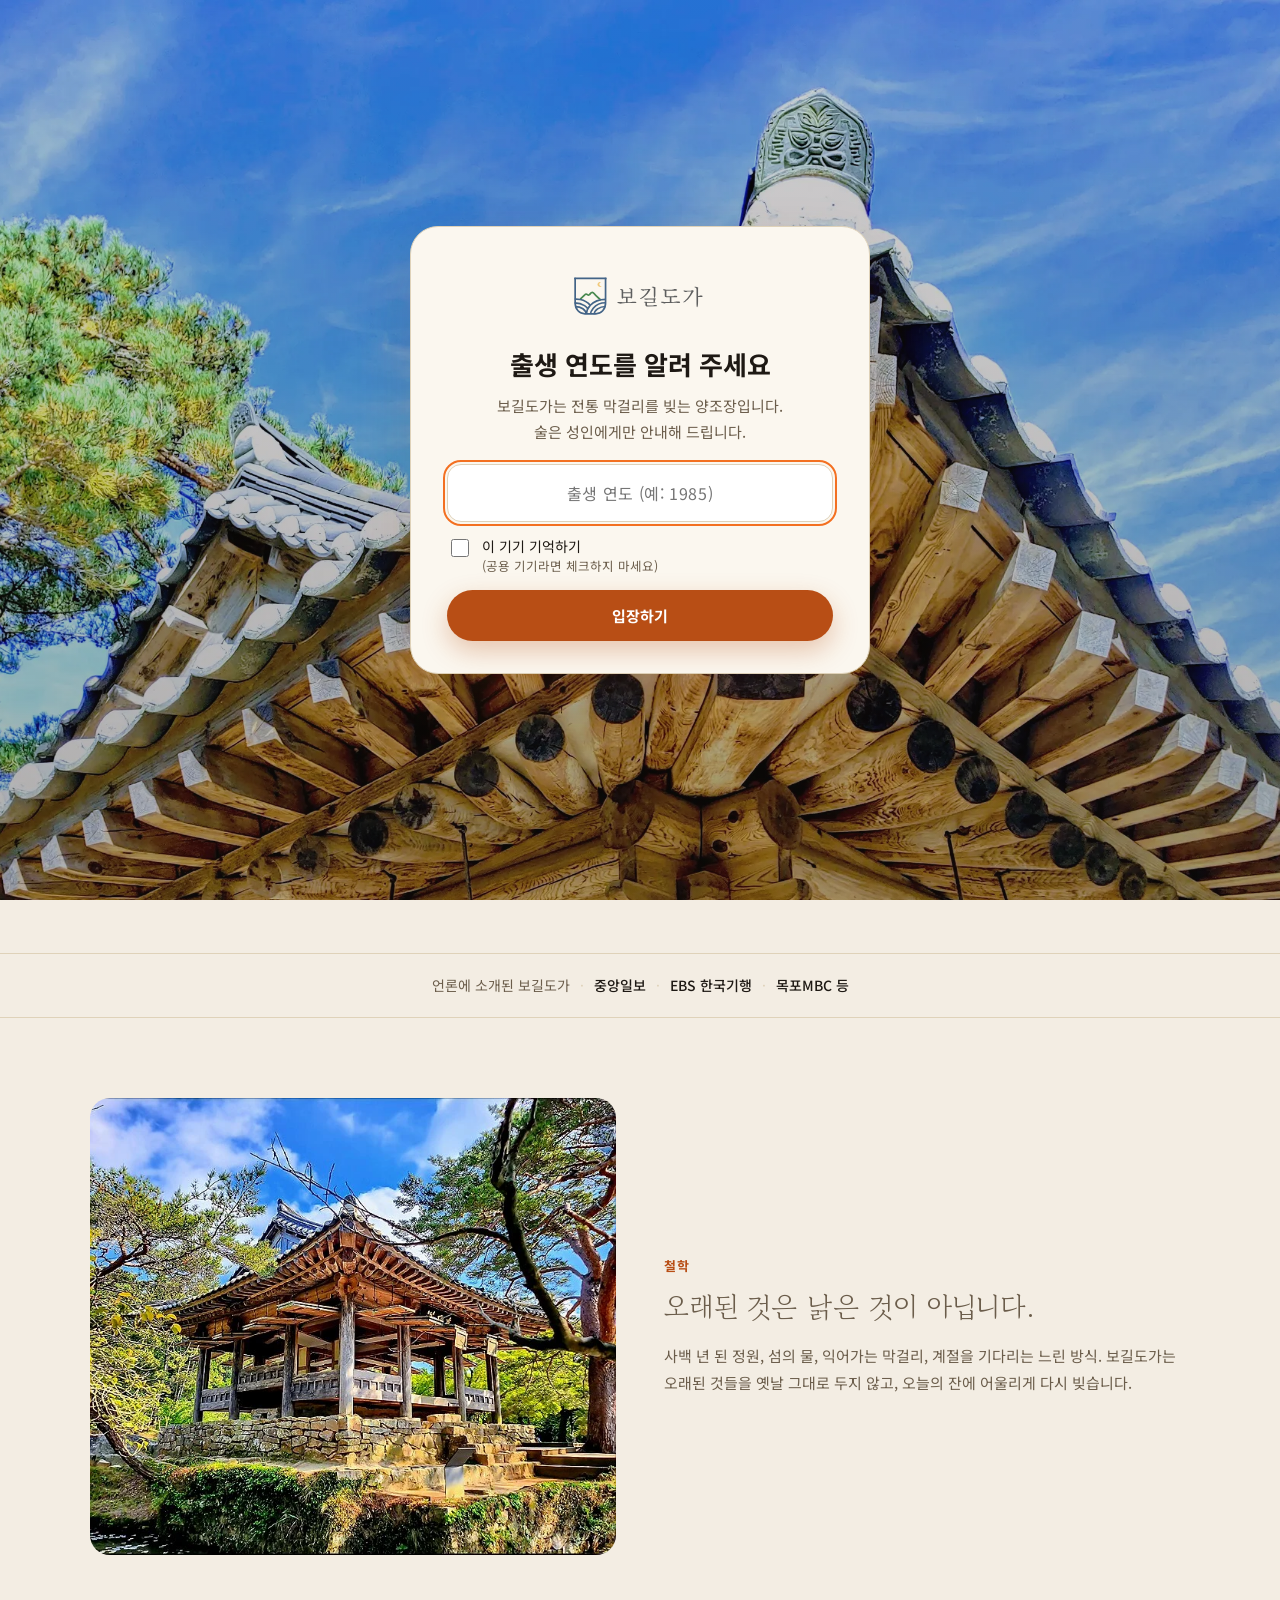
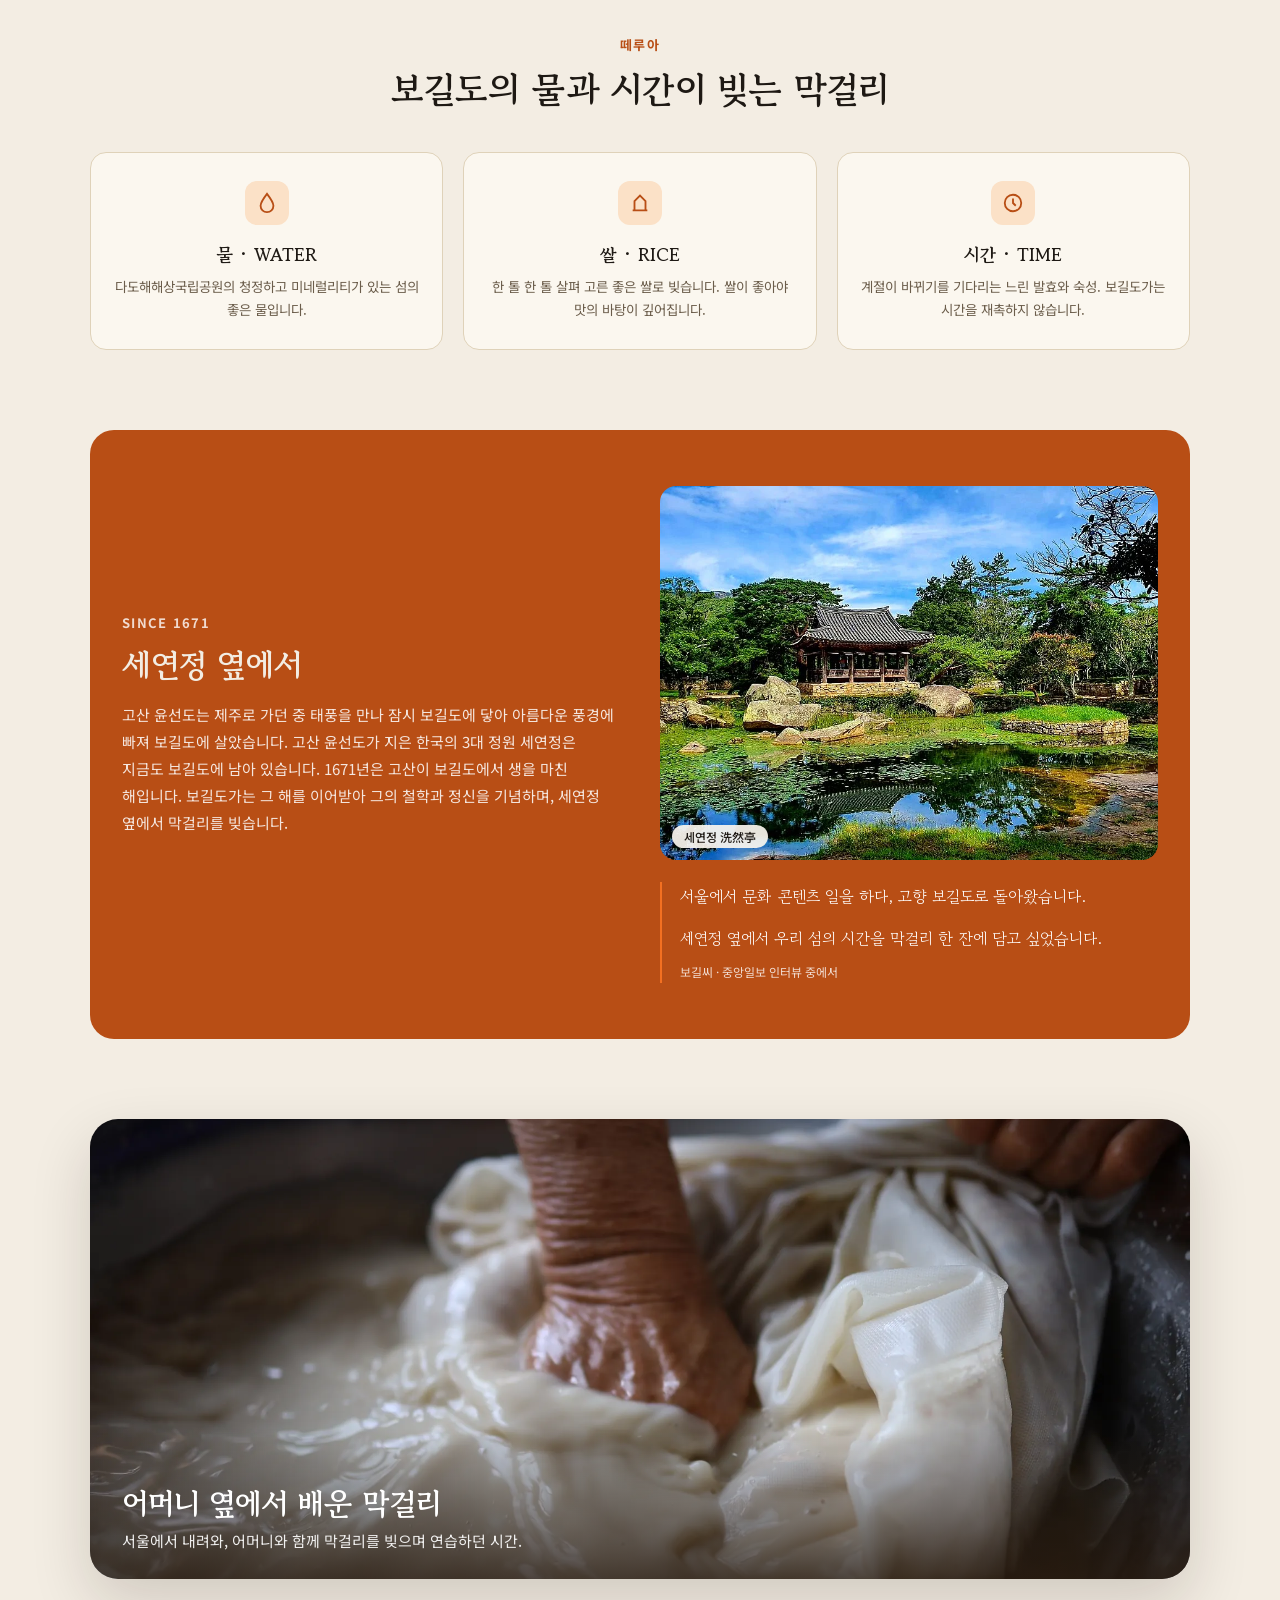
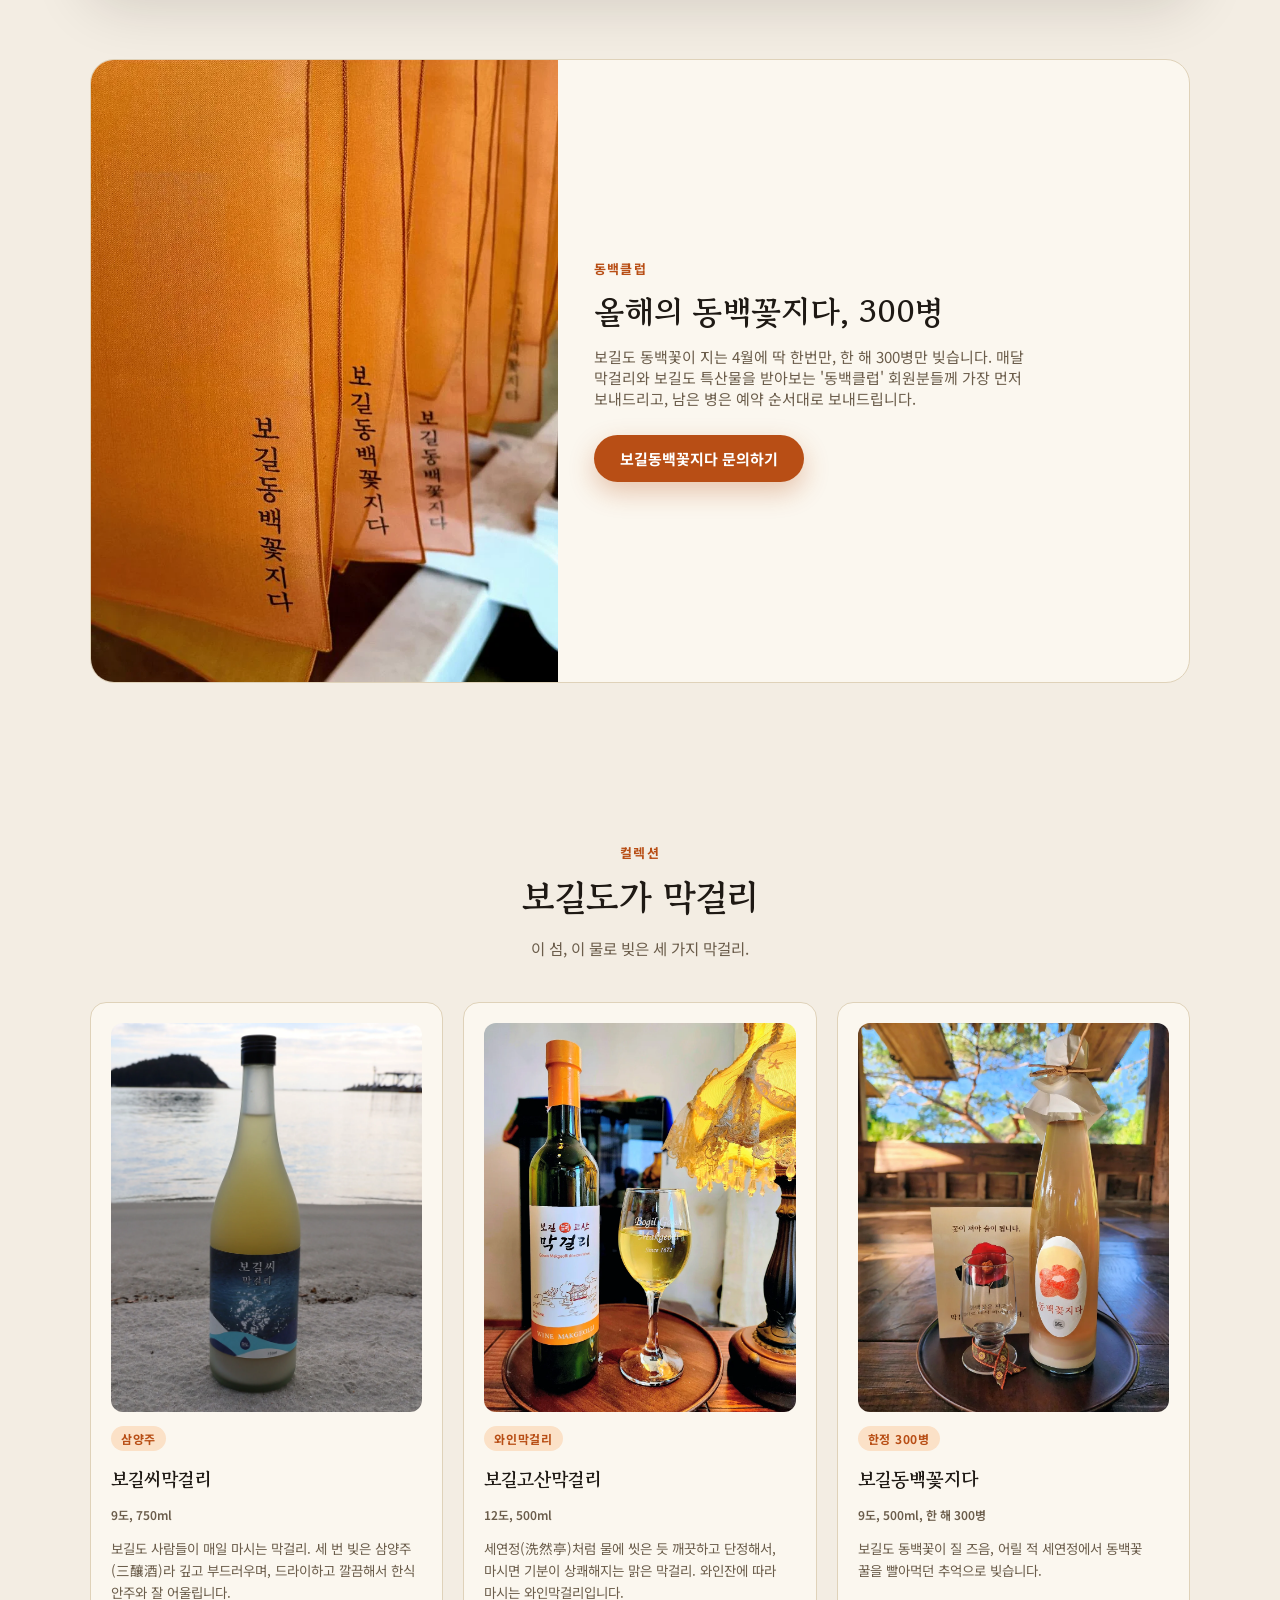
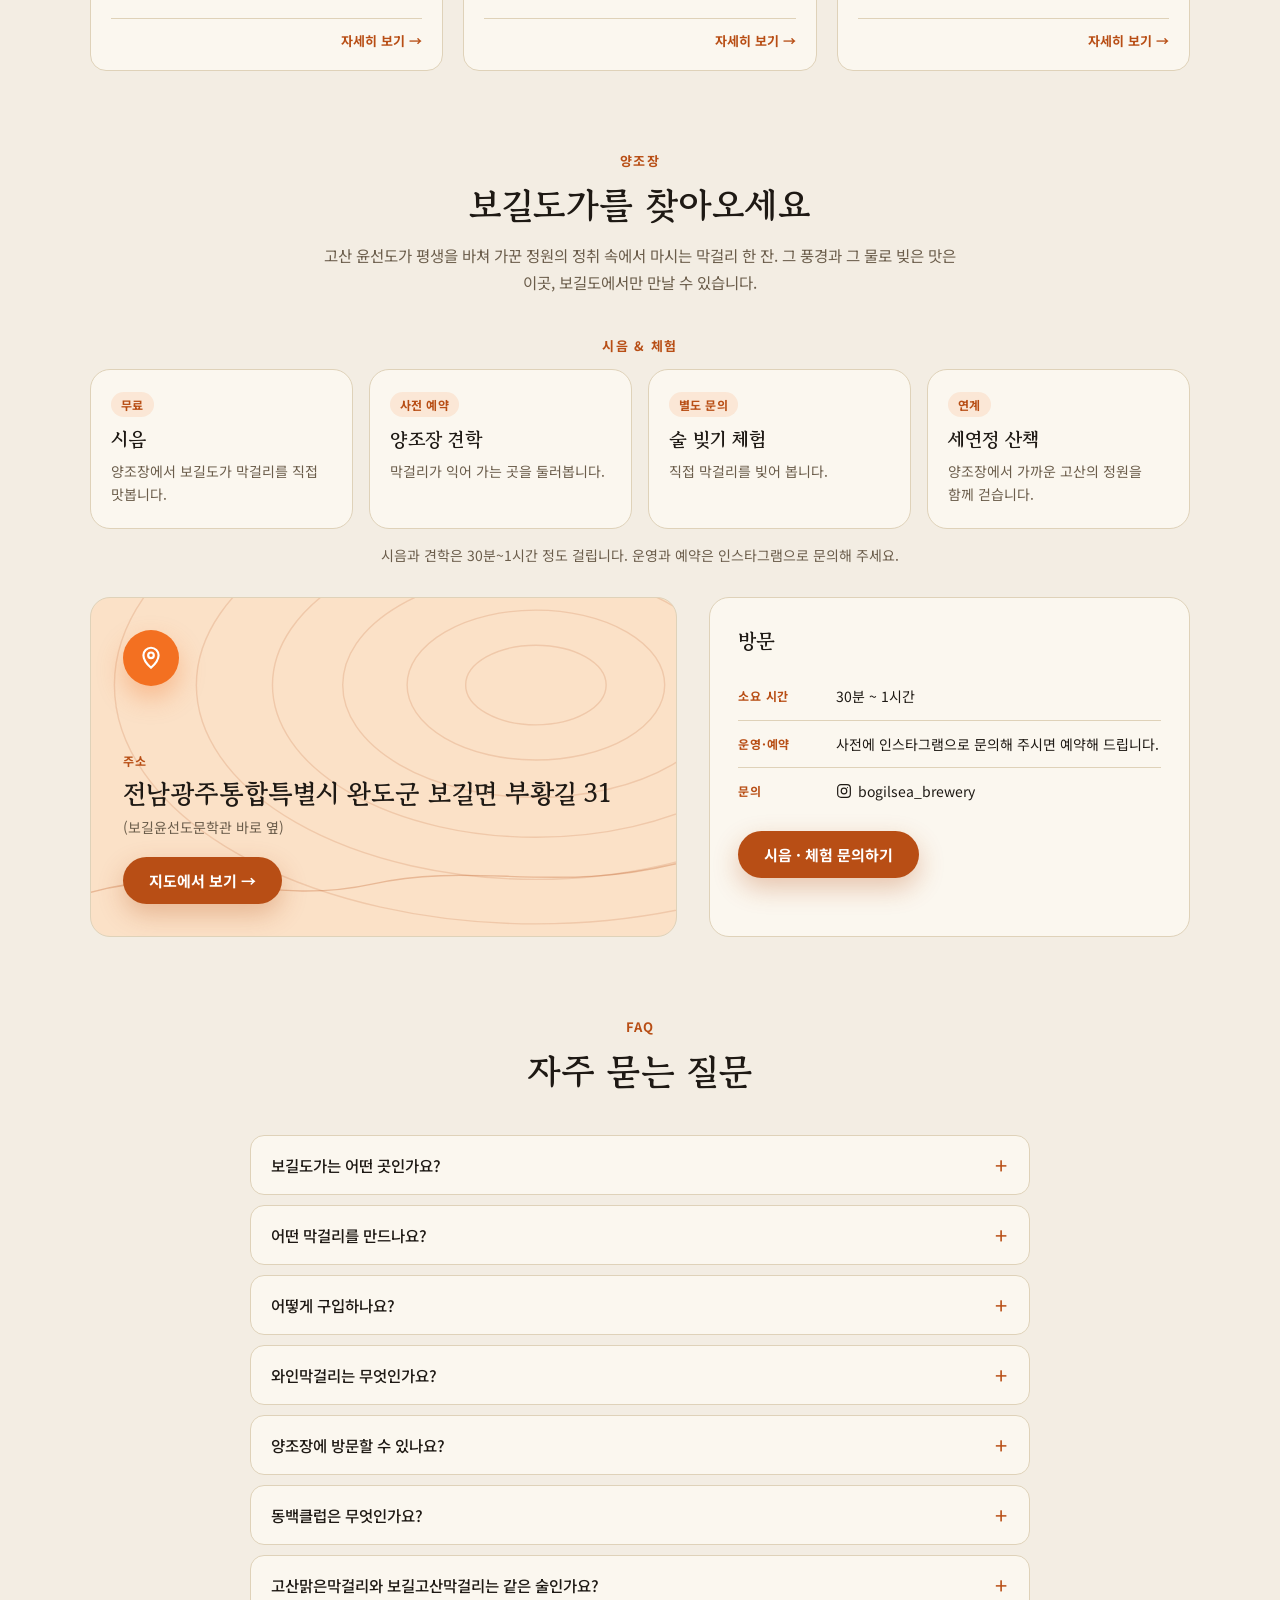
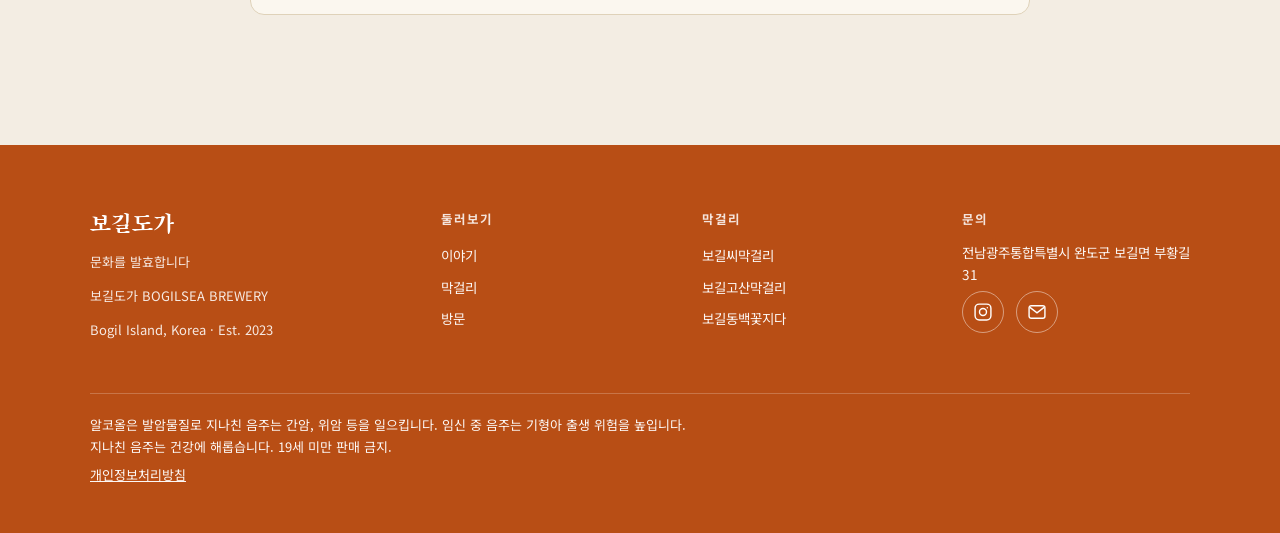
==== commit 6286aaa7: "Contrast, product thumbnails and club card layout (UI/UX review) - Primary buttons and skip link: #F" ====
--- a/index.html
+++ b/index.html
@@ -18,7 +18,7 @@
 <link rel="icon" href="assets/favicon.svg" type="image/svg+xml"><link rel="apple-touch-icon" href="assets/apple-touch-icon.png">
 <link rel="preconnect" href="https://fonts.googleapis.com"><link rel="preconnect" href="https://fonts.gstatic.com" crossorigin>
 <link href="https://fonts.googleapis.com/css2?family=Gowun+Batang:wght@400;700&family=Song+Myung&family=Noto+Sans+KR:wght@400;500;700;900&display=swap" rel="stylesheet">
-<link rel="stylesheet" href="assets/site.css?v=25">
+<link rel="stylesheet" href="assets/site.css?v=26">
 
 <script type="application/ld+json">{"@context": "https://schema.org", "@graph": [{"@type": ["Brewery", "LocalBusiness"], "@id": "https://bogilsea.com/#brewery", "name": "보길도가", "alternateName": ["보길도가", "Bogilsea Brewery"], "url": "https://bogilsea.com/", "logo": "https://bogilsea.com/assets/logo-light.png", "image": "https://bogilsea.com/assets/hero-seyeonjeong.webp", "description": "보길도가는 전남 완도군 보길도, 고산 윤선도의 정원 세연정 옆에서 막걸리를 빚는 양조장입니다. 보길씨막걸리, 보길고산막걸리, 보길동백꽃지다를 만듭니다.", "slogan": "옛것을 위대하게", "foundingDate": "2023-04-01", "founder": {"@type": "Person", "name": "박영수", "alternateName": "보길씨"}, "address": {"@type": "PostalAddress", "streetAddress": "부황길 31", "addressLocality": "완도군 보길면", "addressRegion": "전남광주통합특별시", "addressCountry": "KR"}, "sameAs": ["https://www.instagram.com/bogilsea_brewery", "https://www.sooldalda.com/breweries/%EB%B3%B4%EA%B8%B8%EB%8F%84%EA%B0%80", "http://www.wandonews.com/news/articleView.html?idxno=301829"]}, {"@type": "WebSite", "@id": "https://bogilsea.com/#website", "url": "https://bogilsea.com/", "name": "보길도가", "inLanguage": "ko"}, {"@type": "ItemList", "itemListElement": [{"@type": "ListItem", "position": 1, "url": "https://bogilsea.com/ssi/", "name": "보길씨막걸리"}, {"@type": "ListItem", "position": 2, "url": "https://bogilsea.com/gosan/", "name": "보길고산막걸리"}, {"@type": "ListItem", "position": 3, "url": "https://bogilsea.com/dongbaek/", "name": "보길동백꽃지다"}]}, {"@type": "FAQPage", "mainEntity": [{"@type": "Question", "name": "보길도가는 어떤 곳인가요?", "acceptedAnswer": {"@type": "Answer", "text": "보길도가(BOGILSEA BREWERY)는 전남 완도군 보길도에 있는 막걸리 양조장입니다. 고산 윤선도의 정원 세연정 옆에서 보길도의 물로 막걸리를 빚습니다. 브랜드 철학은 \"옛것을 위대하게\"입니다."}}, {"@type": "Question", "name": "어떤 막걸리를 만드나요?", "acceptedAnswer": {"@type": "Answer", "text": "세 가지를 빚습니다. 매일 마시는 삼양주 보길씨막걸리(9도), 와인잔에 따라 마시는 맑은 보길고산막걸리(12도), 동백꽃이 질 즈음 한 해 300병만 빚는 보길동백꽃지다(9도)입니다."}}, {"@type": "Question", "name": "어떻게 구입하나요?", "acceptedAnswer": {"@type": "Answer", "text": "인스타그램 @bogilsea_brewery 메시지로 문의해 주시면 가격과 받으시는 방법을 안내해 드립니다."}}, {"@type": "Question", "name": "와인막걸리는 무엇인가요?", "acceptedAnswer": {"@type": "Answer", "text": "보길고산막걸리를 가리킵니다. 탁하지 않고 맑게 떠낸 12도 막걸리로, 와인잔에 차게 따라 화이트 와인처럼 천천히 마시기 좋습니다."}}, {"@type": "Question", "name": "양조장에 방문할 수 있나요?", "acceptedAnswer": {"@type": "Answer", "text": "네, 양조장에 방문하실 수 있습니다. 사전에 연락 주시면 예약해 드립니다. 인스타그램으로 문의해 주세요."}}, {"@type": "Question", "name": "동백클럽은 무엇인가요?", "acceptedAnswer": {"@type": "Answer", "text": "매달 보길도가 막걸리와 보길도 특산물을 받아보는 구독 모임입니다. 회원에게는 한 해 300병 빚는 보길동백꽃지다를 가장 먼저 보내드립니다. 가입은 인스타그램 @bogilsea_brewery로 문의해 주세요."}}, {"@type": "Question", "name": "고산맑은막걸리와 보길고산막걸리는 같은 술인가요?", "acceptedAnswer": {"@type": "Answer", "text": "네, 같은 술입니다. 고산맑은막걸리는 보길고산막걸리의 예전 이름입니다."}}]}]}</script>
 <script>(function(){var ok=0;try{ok=localStorage.getItem('bogilsea_age_ok')==='1'||sessionStorage.getItem('bogilsea_age_ok')==='1'}catch(e){}if(!ok)document.documentElement.className+=' age-pending'})();</script><!-- Google tag (gtag.js) -->
@@ -31,7 +31,7 @@
 </script>
 </head>
 <body>
-<a class="skip" href="#main" style="position:absolute;left:-999px;top:8px;background:#F37021;color:#fff;padding:8px 14px;z-index:99;border-radius:8px" onfocus="this.style.left='8px'" onblur="this.style.left='-999px'">본문으로 건너뛰기</a>
+<a class="skip" href="#main" style="position:absolute;left:-999px;top:8px;background:#B84E15;color:#fff;padding:8px 14px;z-index:99;border-radius:8px" onfocus="this.style.left='8px'" onblur="this.style.left='-999px'">본문으로 건너뛰기</a>
 <header class="nav" id="siteNav"><div class="wrap nav-inner"><a class="brand-mark" href="./" aria-label="보길도가 처음으로"><img src="assets/logo.svg" alt="" class="brand-logo" width="84" height="34"></a><nav class="links" aria-label="Main"><a href="#collection">막걸리</a></nav><div class="nav-right"><a class="lang" href="en/" hreflang="en" lang="en">EN</a><a class="nav-cta" href="#visit">방문 문의하기 →</a></div></div></header>
 <main class="wrap" id="main">
 <section class="hero-section"><div class="hero-grid"><div class="hero-copy"><h1>옛것을 위대하게,<br/>보길도가</h1><p class="desc">고산 윤선도가 사랑한 섬, 보길도에서 빚는 수제 막걸리</p><div class="hero-actions"><a class="btn-primary" href="#collection">막걸리 보러가기</a></div></div><div class="hero-media"><div class="hero-wash"></div><div class="art-collage"><img src="assets/hero-bottle.webp" alt="세연정 마루 난간에 놓인 보길고산막걸리 병, 뒤로 연못과 단풍 든 숲" class="collage-img" fetchpriority="high" width="1500" height="2000"></div><div class="art-collage-secondary"><img src="assets/detail-eaves.webp" alt="세연정 처마 아래에서 올려다본 모습" class="collage-img" width="750" height="1000"></div></div></div><div class="press">언론에 소개된 보길도가<span class="dot">·</span><b>중앙일보</b><span class="dot">·</span><b>EBS 한국기행</b><span class="dot">·</span><b>목포MBC 등</b></div></section>
--- a/assets/site.css
+++ b/assets/site.css
@@ -34,8 +34,8 @@
   nav.links a:hover{opacity:1; color:var(--orange-deep);}
   .nav-right{display:flex; align-items:center; gap:18px;}
   .lang{font-size:12.5px; font-weight:700; letter-spacing:.06em; opacity:.75; text-decoration:none; padding:10px 6px; display:inline-block;}
-  .nav-cta{display:inline-flex; align-items:center; gap:6px; background:var(--orange); color:#fff; font-weight:700; font-size:13px; padding:9px 18px; border-radius:999px; text-decoration:none; white-space:nowrap; transition:background-color .14s ease, transform .45s cubic-bezier(0.34,1.56,0.64,1);}
-  .nav-cta:hover{background:var(--orange-deep); color:#fff; transform:translateY(-2px);}
+  .nav-cta{display:inline-flex; align-items:center; gap:6px; background:var(--orange-deep); color:#fff; font-weight:700; font-size:13px; padding:9px 18px; border-radius:999px; text-decoration:none; white-space:nowrap; transition:background-color .14s ease, transform .45s cubic-bezier(0.34,1.56,0.64,1);}
+  .nav-cta:hover{background:#9C400F; color:#fff; transform:translateY(-2px);}
   .nav-cta:active{transition:transform .08s ease-out; transform:scale(0.9);}
   @media (max-width:760px){ nav.links{display:none;} }
 
@@ -48,8 +48,8 @@
   .hero-copy h1{font-family:var(--font-display); font-weight:700; font-size:clamp(34px,5vw,56px); line-height:1.2; letter-spacing:-.01em; margin:0; text-wrap:balance; color:var(--ink);}
   .hero-copy .desc{font-size:16.5px; line-height:1.7; color:var(--ink-soft); max-width:400px; margin:2px 0 0;}
   .hero-actions{display:flex; align-items:center; gap:22px; flex-wrap:wrap; margin-top:6px;}
-  .btn-primary{background:var(--orange); color:#fff; font-weight:700; font-size:15px; padding:13px 26px; border-radius:999px; text-decoration:none; border:none; cursor:pointer; box-shadow:0 10px 26px rgba(243,112,33,0.28); display:inline-block; transition:transform .45s cubic-bezier(0.34,1.56,0.64,1), box-shadow .2s ease, background-color .14s ease; -webkit-tap-highlight-color:transparent;}
-  .btn-primary:hover{background:var(--orange-deep); color:#fff; box-shadow:0 14px 32px rgba(243,112,33,0.34); transform:translateY(-2px);}
+  .btn-primary{background:var(--orange-deep); color:#fff; font-weight:700; font-size:15px; padding:13px 26px; border-radius:999px; text-decoration:none; border:none; cursor:pointer; box-shadow:0 10px 26px rgba(184,78,21,0.30); display:inline-block; transition:transform .45s cubic-bezier(0.34,1.56,0.64,1), box-shadow .2s ease, background-color .14s ease; -webkit-tap-highlight-color:transparent;}
+  .btn-primary:hover{background:#9C400F; color:#fff; box-shadow:0 14px 32px rgba(184,78,21,0.38); transform:translateY(-2px);}
   .btn-primary:active{transition:transform .08s ease-out; transform:scale(0.88);}
   .link-cta{font-weight:700; font-size:15px; color:var(--orange-deep); text-decoration:none; display:inline-flex; align-items:center; gap:6px; border-bottom:1px solid transparent; transition:border-color .14s ease, gap .35s cubic-bezier(0.34,1.56,0.64,1);}
   .link-cta:hover{border-bottom-color:var(--orange-deep); gap:9px;}
@@ -108,10 +108,10 @@
   @media (max-width:900px){ .products{grid-template-columns:1fr;} }
   .product-card{background:var(--paper-lift); border:1px solid var(--hairline); border-radius:16px; padding:20px; display:flex; flex-direction:column; gap:14px; transition:transform .4s cubic-bezier(0.34,1.56,0.64,1), box-shadow .3s ease, border-color .3s ease;}
   .product-card:hover{transform:translateY(-7px); box-shadow:0 20px 36px rgba(30,20,10,0.12); border-color:transparent;}
-  .product-thumb{aspect-ratio:4/3; border-radius:12px; overflow:hidden;}
-  .product-thumb svg, .product-thumb img.product-img{width:100%; height:100%; display:block; object-fit:cover; object-position:center 22%;}
-  .product-thumb img.product-img-gosan{object-position:center 46%;}
-  .product-card .tag{align-self:flex-start; font-size:11px; font-weight:700; letter-spacing:.06em; background:var(--orange-wash); color:var(--orange-deep); padding:4px 10px; border-radius:999px;}
+  .product-thumb{aspect-ratio:4/5; border-radius:12px; overflow:hidden;}
+  .product-thumb svg, .product-thumb img.product-img{width:100%; height:100%; display:block; object-fit:cover; object-position:center 35%;}
+  .product-thumb img.product-img-gosan{object-position:center 40%;}
+  .product-card .tag{align-self:flex-start; font-size:12px; font-weight:700; letter-spacing:.06em; background:var(--orange-wash); color:var(--orange-deep); padding:4px 10px; border-radius:999px;}
   .product-card h3{font-family:var(--font-display); font-size:19px; font-weight:700; margin:0;}
   .product-card .spec{font-size:12px; color:var(--ink-soft); font-weight:600; font-variant-numeric:tabular-nums;}
   .product-card p{font-size:13.5px; color:var(--ink-soft); line-height:1.65; margin:0;}
@@ -162,11 +162,11 @@
   footer{background:var(--orange-deep); color:rgba(255,255,255,0.9); padding:64px 0 calc(40px + env(safe-area-inset-bottom,0px)); margin-top:40px;}
   .footer-grid{display:grid; grid-template-columns:1.4fr repeat(3,1fr); gap:32px;}
   @media (max-width:760px){ .footer-grid{grid-template-columns:repeat(2,1fr);} }
-  .footer-grid h3{font-size:12.5px; letter-spacing:.08em; text-transform:uppercase; color:rgba(255,255,255,0.65); margin:0 0 14px;}
+  .footer-grid h3{font-size:12.5px; letter-spacing:.08em; text-transform:uppercase; color:rgba(255,255,255,0.85); margin:0 0 14px;}
   .footer-grid ul{list-style:none; margin:0; padding:0; display:flex; flex-direction:column; gap:4px;}
-  .footer-grid a{font-size:13.5px; text-decoration:none; color:rgba(255,255,255,0.88); display:inline-block; padding:3px 0;}
+  .footer-grid a{font-size:13.5px; text-decoration:none; color:rgba(255,255,255,0.95); display:inline-block; padding:3px 0;}
   .footer-brand{font-family:var(--font-brush); font-size:24px; color:#fff; margin-bottom:10px;}
-  .footer-tag{font-size:13px; color:rgba(255,255,255,0.7); line-height:1.6; max-width:260px;}
+  .footer-tag{font-size:13px; color:rgba(255,255,255,0.88); line-height:1.6; max-width:260px;}
   .footer-bottom{margin-top:40px; padding-top:20px; border-top:1px solid rgba(255,255,255,0.22); font-size:11.5px; color:rgba(255,255,255,0.6); line-height:1.7;}
   /* ---- v12 additions (기존 사이트 구조 반영) ---- */
   .brand-logo{height:34px;width:auto}
@@ -225,7 +225,7 @@
 
   .story-band .art{position:relative}
   .story-band .art .cap{position:absolute;left:12px;bottom:12px;background:rgba(251,247,239,.92);color:var(--ink);padding:3px 12px;border-radius:999px;font-size:12px;font-weight:500}
-  .footer-grid li{font-size:13.5px;line-height:1.6;color:rgba(255,255,255,.88)}
+  .footer-grid li{font-size:13.5px;line-height:1.6;color:rgba(255,255,255,.95)}
   /* 히어로 병 사진: 작은 세연정 사진이 병을 가리지 않도록 */
   .hero-media .art-collage-secondary{width:37%}
   @media (max-width:640px){.hero-media .art-collage-secondary{width:34%}}
@@ -304,7 +304,7 @@
     .hero-copy .btn-primary{background:#FBF7EF;color:var(--orange-deep);box-shadow:none}
     .hero-actions .link-cta{color:#fff}
   }
-  .footer-bottom{color:rgba(255,255,255,.9);font-size:13px;line-height:1.7}
+  .footer-bottom{color:rgba(255,255,255,.96);font-size:13px;line-height:1.7}
   /* programs (시음 & 체험) */
   .programs{max-width:1100px;margin:0 auto 32px;text-align:center}
   .program-grid{display:grid;grid-template-columns:repeat(4,1fr);gap:16px;margin-top:14px;text-align:left}
@@ -412,3 +412,6 @@
 
 /* story band (mobile): tighter gap between text and image */
 @media (max-width:820px){.story-band{gap:20px}.story-band > div:first-child p{margin-bottom:0}}
+
+/* club card (desktop): vertically center the copy next to the tall photo */
+@media (min-width:821px){.cta-copy{display:flex;flex-direction:column;justify-content:center;align-items:flex-start}}
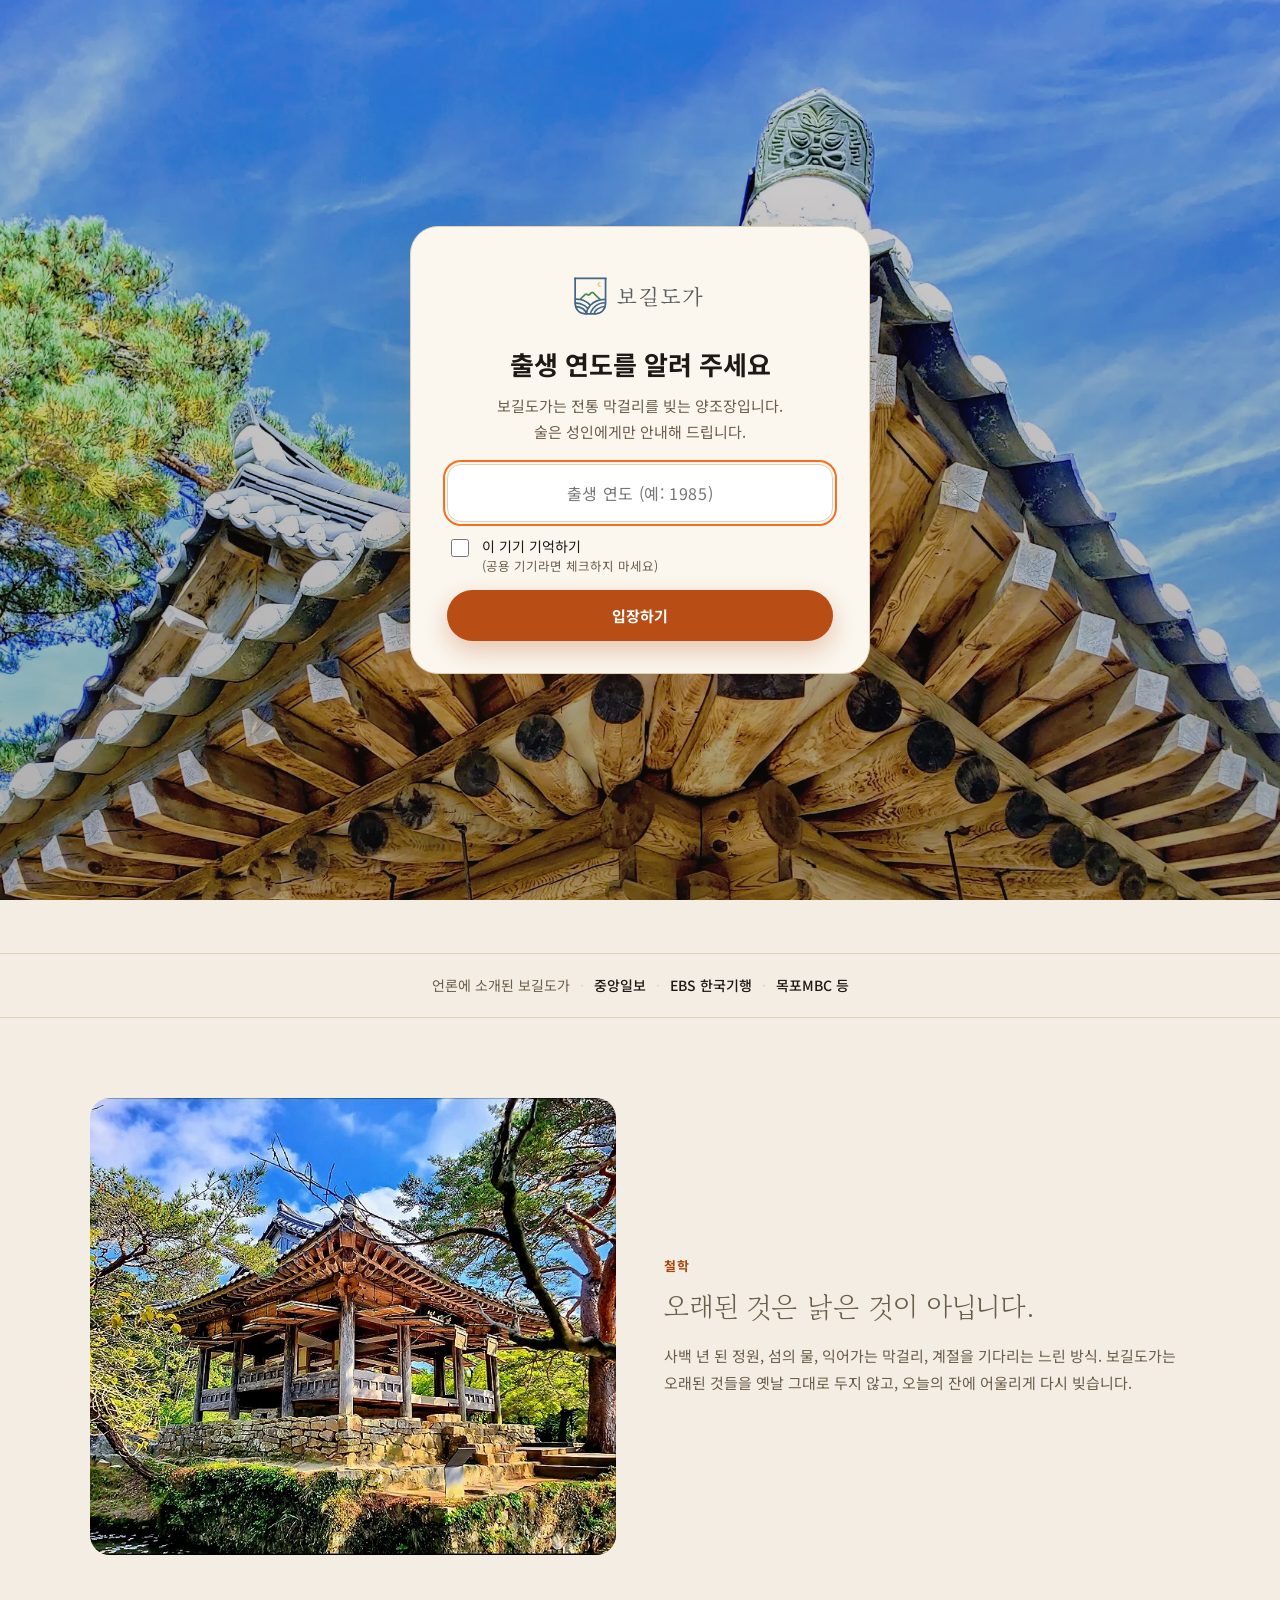
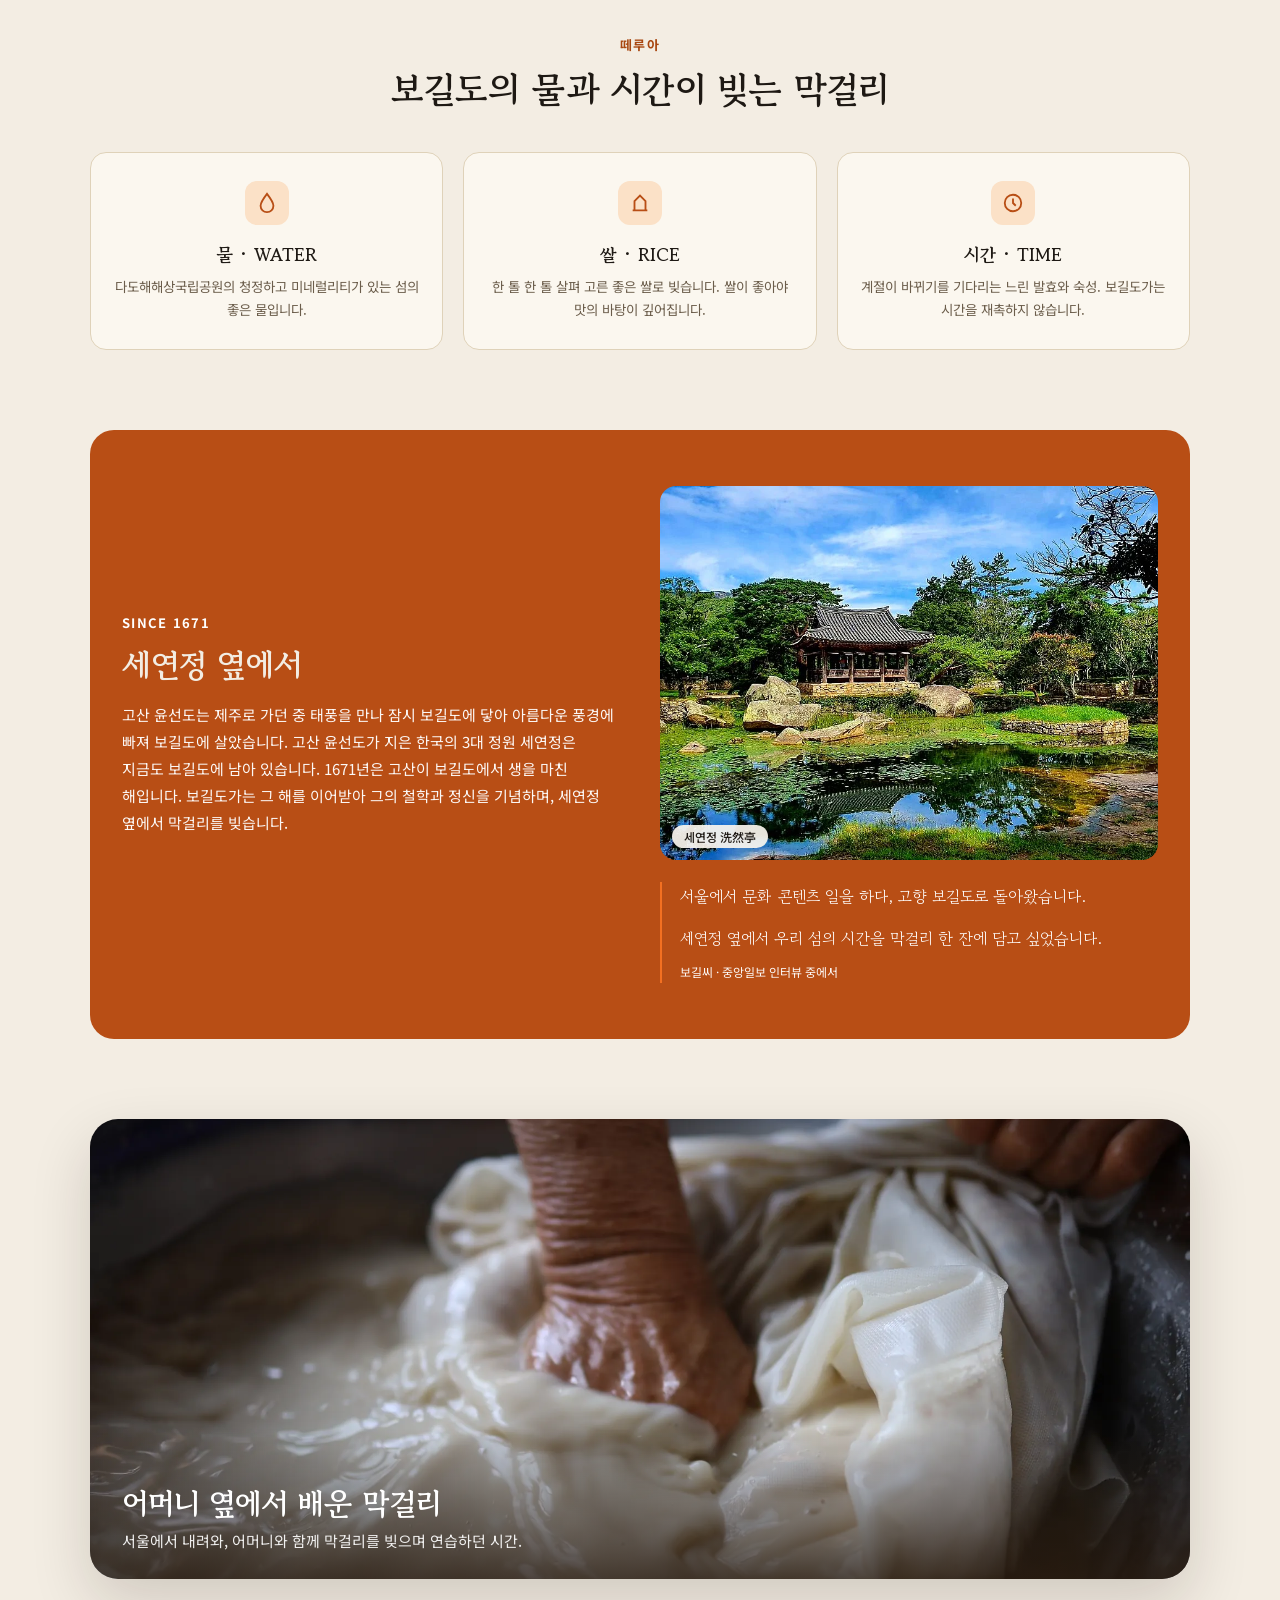
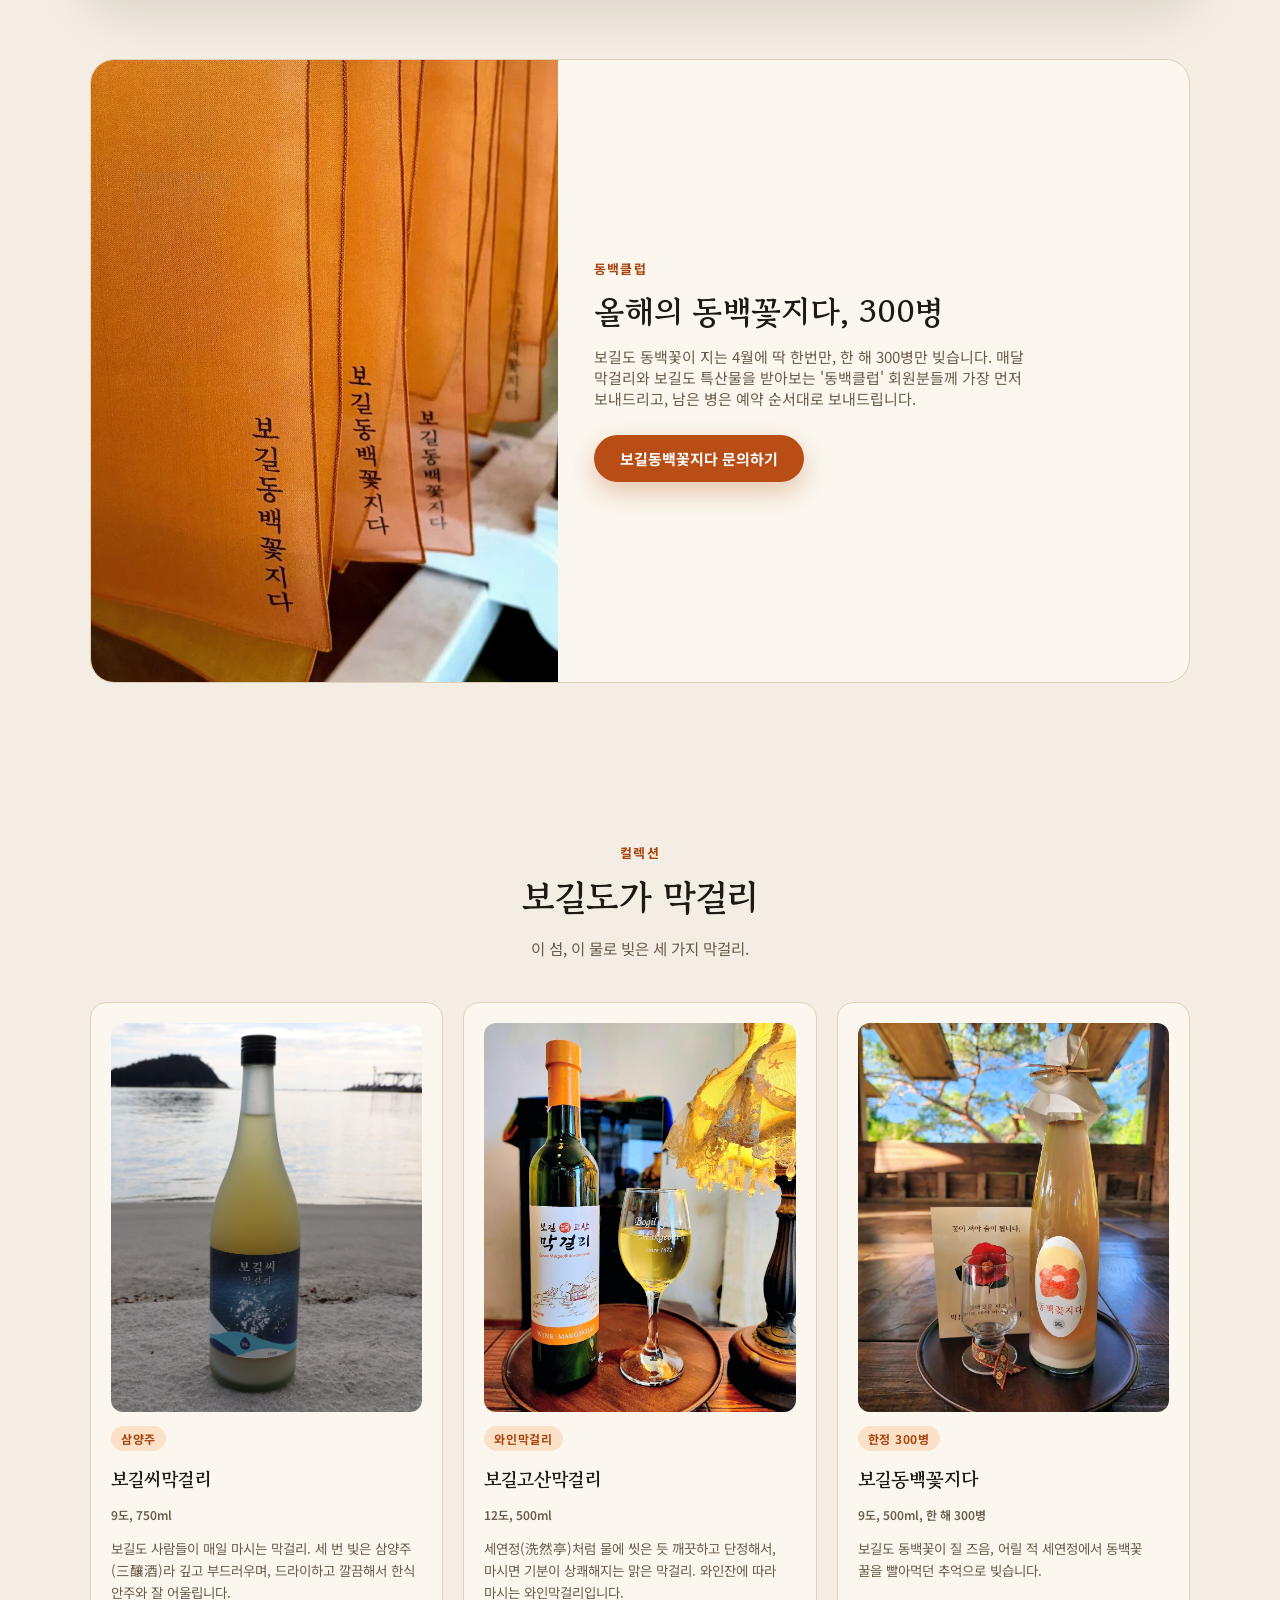
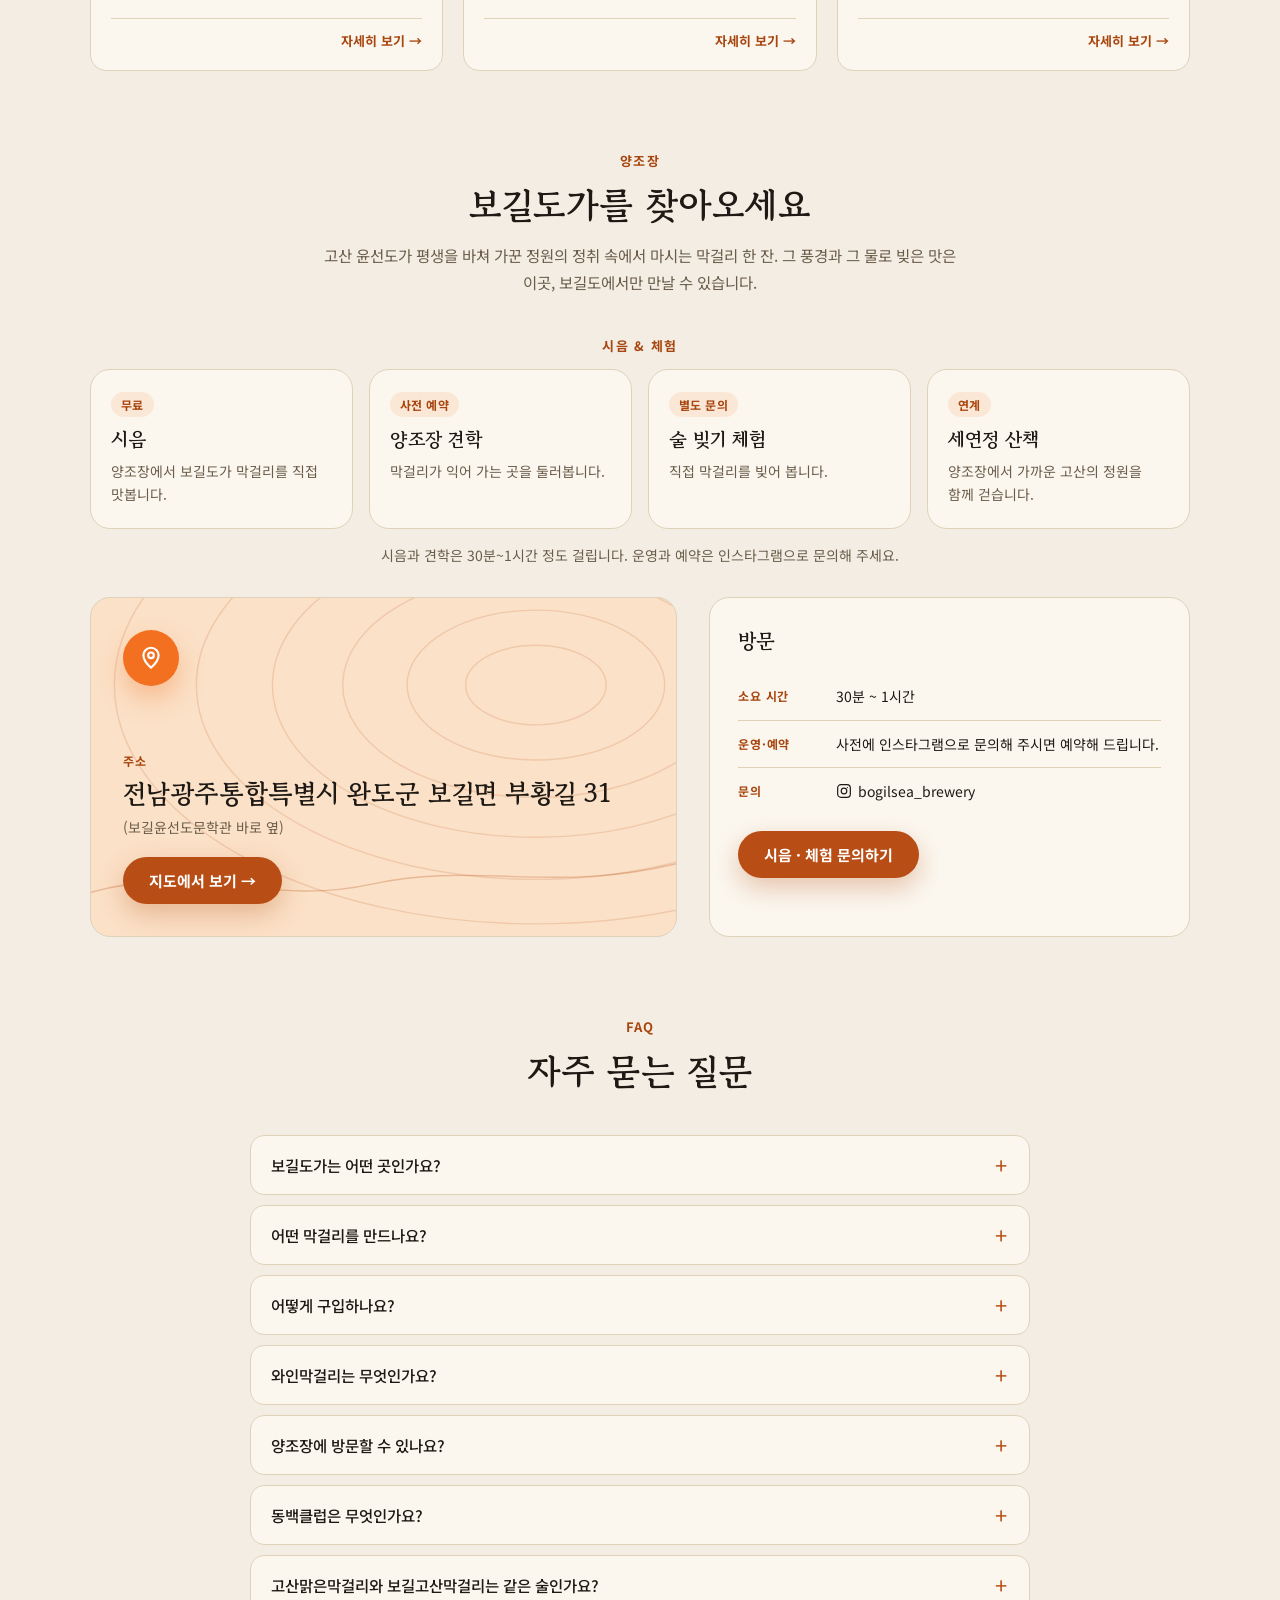
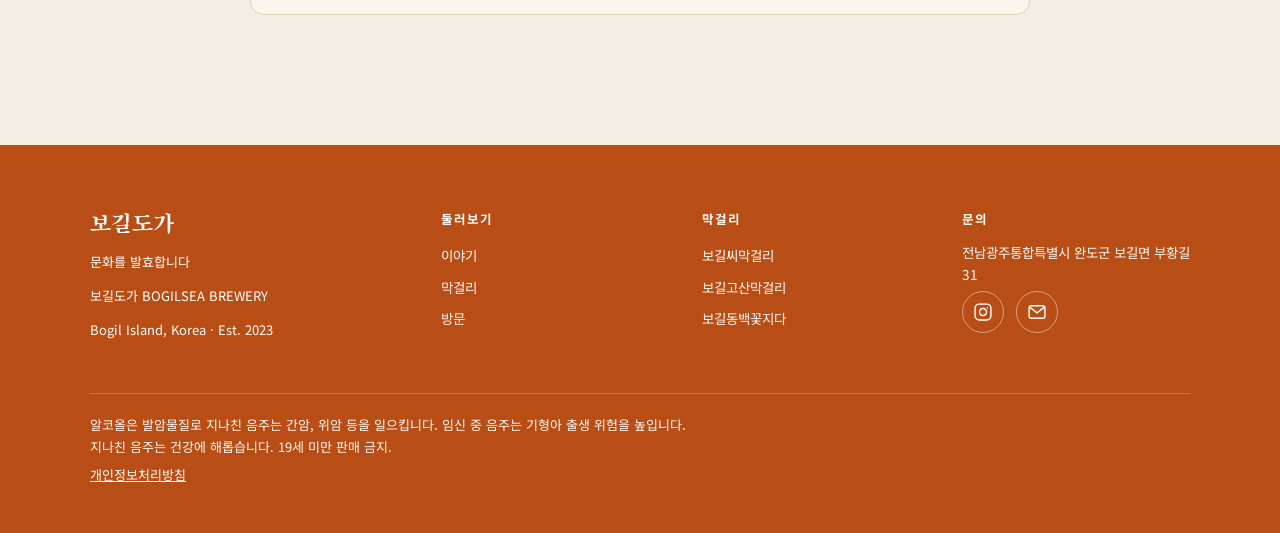
==== commit 8b40cdf2: "Contrast pass 2: deeper orange for labels on paper, solid white on orange - --orange-text #A8460F fo" ====
--- a/index.html
+++ b/index.html
@@ -18,7 +18,7 @@
 <link rel="icon" href="assets/favicon.svg" type="image/svg+xml"><link rel="apple-touch-icon" href="assets/apple-touch-icon.png">
 <link rel="preconnect" href="https://fonts.googleapis.com"><link rel="preconnect" href="https://fonts.gstatic.com" crossorigin>
 <link href="https://fonts.googleapis.com/css2?family=Gowun+Batang:wght@400;700&family=Song+Myung&family=Noto+Sans+KR:wght@400;500;700;900&display=swap" rel="stylesheet">
-<link rel="stylesheet" href="assets/site.css?v=26">
+<link rel="stylesheet" href="assets/site.css?v=29">
 
 <script type="application/ld+json">{"@context": "https://schema.org", "@graph": [{"@type": ["Brewery", "LocalBusiness"], "@id": "https://bogilsea.com/#brewery", "name": "보길도가", "alternateName": ["보길도가", "Bogilsea Brewery"], "url": "https://bogilsea.com/", "logo": "https://bogilsea.com/assets/logo-light.png", "image": "https://bogilsea.com/assets/hero-seyeonjeong.webp", "description": "보길도가는 전남 완도군 보길도, 고산 윤선도의 정원 세연정 옆에서 막걸리를 빚는 양조장입니다. 보길씨막걸리, 보길고산막걸리, 보길동백꽃지다를 만듭니다.", "slogan": "옛것을 위대하게", "foundingDate": "2023-04-01", "founder": {"@type": "Person", "name": "박영수", "alternateName": "보길씨"}, "address": {"@type": "PostalAddress", "streetAddress": "부황길 31", "addressLocality": "완도군 보길면", "addressRegion": "전남광주통합특별시", "addressCountry": "KR"}, "sameAs": ["https://www.instagram.com/bogilsea_brewery", "https://www.sooldalda.com/breweries/%EB%B3%B4%EA%B8%B8%EB%8F%84%EA%B0%80", "http://www.wandonews.com/news/articleView.html?idxno=301829"]}, {"@type": "WebSite", "@id": "https://bogilsea.com/#website", "url": "https://bogilsea.com/", "name": "보길도가", "inLanguage": "ko"}, {"@type": "ItemList", "itemListElement": [{"@type": "ListItem", "position": 1, "url": "https://bogilsea.com/ssi/", "name": "보길씨막걸리"}, {"@type": "ListItem", "position": 2, "url": "https://bogilsea.com/gosan/", "name": "보길고산막걸리"}, {"@type": "ListItem", "position": 3, "url": "https://bogilsea.com/dongbaek/", "name": "보길동백꽃지다"}]}, {"@type": "FAQPage", "mainEntity": [{"@type": "Question", "name": "보길도가는 어떤 곳인가요?", "acceptedAnswer": {"@type": "Answer", "text": "보길도가(BOGILSEA BREWERY)는 전남 완도군 보길도에 있는 막걸리 양조장입니다. 고산 윤선도의 정원 세연정 옆에서 보길도의 물로 막걸리를 빚습니다. 브랜드 철학은 \"옛것을 위대하게\"입니다."}}, {"@type": "Question", "name": "어떤 막걸리를 만드나요?", "acceptedAnswer": {"@type": "Answer", "text": "세 가지를 빚습니다. 매일 마시는 삼양주 보길씨막걸리(9도), 와인잔에 따라 마시는 맑은 보길고산막걸리(12도), 동백꽃이 질 즈음 한 해 300병만 빚는 보길동백꽃지다(9도)입니다."}}, {"@type": "Question", "name": "어떻게 구입하나요?", "acceptedAnswer": {"@type": "Answer", "text": "인스타그램 @bogilsea_brewery 메시지로 문의해 주시면 가격과 받으시는 방법을 안내해 드립니다."}}, {"@type": "Question", "name": "와인막걸리는 무엇인가요?", "acceptedAnswer": {"@type": "Answer", "text": "보길고산막걸리를 가리킵니다. 탁하지 않고 맑게 떠낸 12도 막걸리로, 와인잔에 차게 따라 화이트 와인처럼 천천히 마시기 좋습니다."}}, {"@type": "Question", "name": "양조장에 방문할 수 있나요?", "acceptedAnswer": {"@type": "Answer", "text": "네, 양조장에 방문하실 수 있습니다. 사전에 연락 주시면 예약해 드립니다. 인스타그램으로 문의해 주세요."}}, {"@type": "Question", "name": "동백클럽은 무엇인가요?", "acceptedAnswer": {"@type": "Answer", "text": "매달 보길도가 막걸리와 보길도 특산물을 받아보는 구독 모임입니다. 회원에게는 한 해 300병 빚는 보길동백꽃지다를 가장 먼저 보내드립니다. 가입은 인스타그램 @bogilsea_brewery로 문의해 주세요."}}, {"@type": "Question", "name": "고산맑은막걸리와 보길고산막걸리는 같은 술인가요?", "acceptedAnswer": {"@type": "Answer", "text": "네, 같은 술입니다. 고산맑은막걸리는 보길고산막걸리의 예전 이름입니다."}}]}]}</script>
 <script>(function(){var ok=0;try{ok=localStorage.getItem('bogilsea_age_ok')==='1'||sessionStorage.getItem('bogilsea_age_ok')==='1'}catch(e){}if(!ok)document.documentElement.className+=' age-pending'})();</script><!-- Google tag (gtag.js) -->
--- a/assets/site.css
+++ b/assets/site.css
@@ -415,3 +415,15 @@
 
 /* club card (desktop): vertically center the copy next to the tall photo */
 @media (min-width:821px){.cta-copy{display:flex;flex-direction:column;justify-content:center;align-items:flex-start}}
+
+/* contrast pass: labels on paper use a slightly deeper orange; text on the orange bands/footer is solid white */
+:root{--orange-text:#A8460F}
+.eyebrow-plain,.product-card .tag,.link-arrow,.visit-row .k,.chip,.terroir-card .k,.map-body .k,.program .tag,.facts b,.others small,.link-cta{color:var(--orange-text)}
+.story-band .eyebrow-plain{color:#fff}
+.story-band p,.story-band blockquote small,.order-band .fine{color:rgba(255,255,255,.96)}
+.footer-grid h3,.footer-tag{color:#fff}
+.p-hero .crumb,.p-hero .crumb a,.p-hero .crumb li{color:rgba(255,255,255,.96)!important}
+.hero-copy .btn-primary{color:var(--orange-text)}
+.hero-copy .btn-primary:hover{color:#fff}
+.hero-copy .hero-eyebrow{color:#FFF3E6}
+.btn-ghost{background:rgba(255,255,255,.06)}
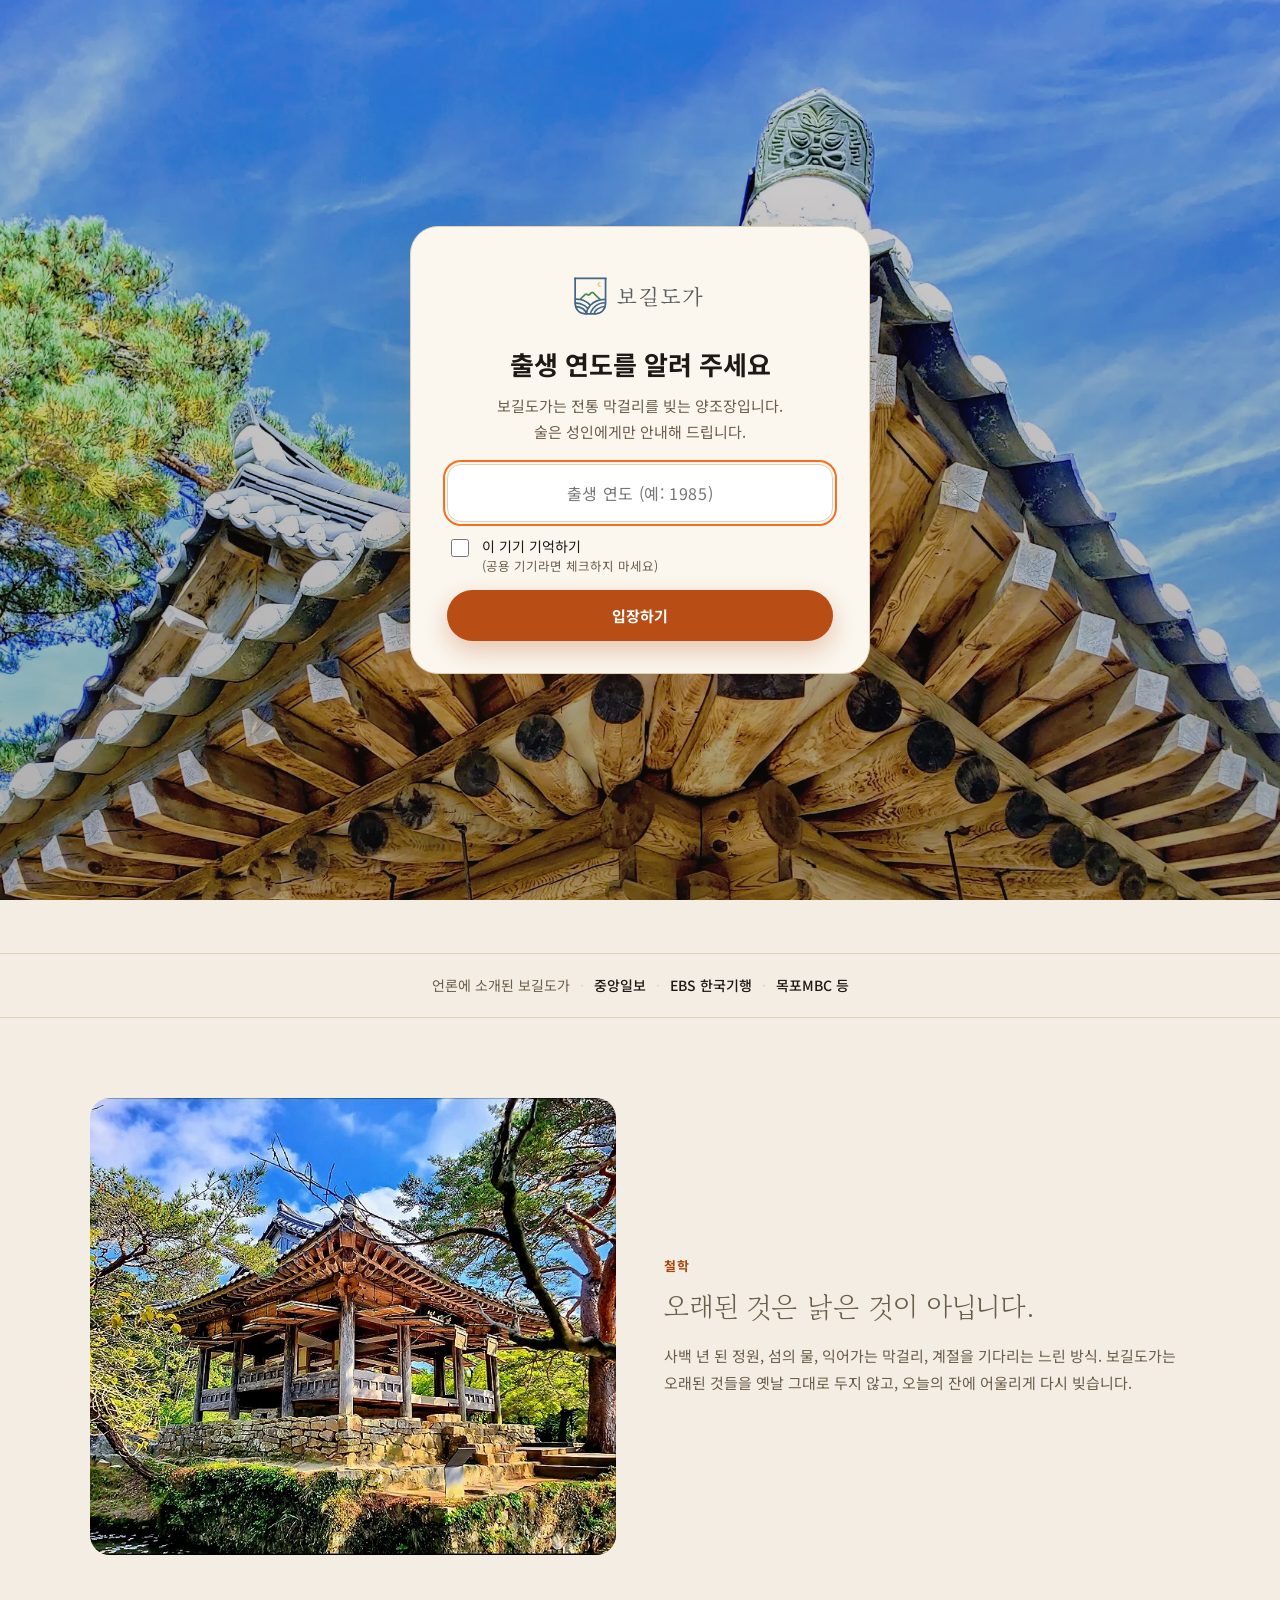
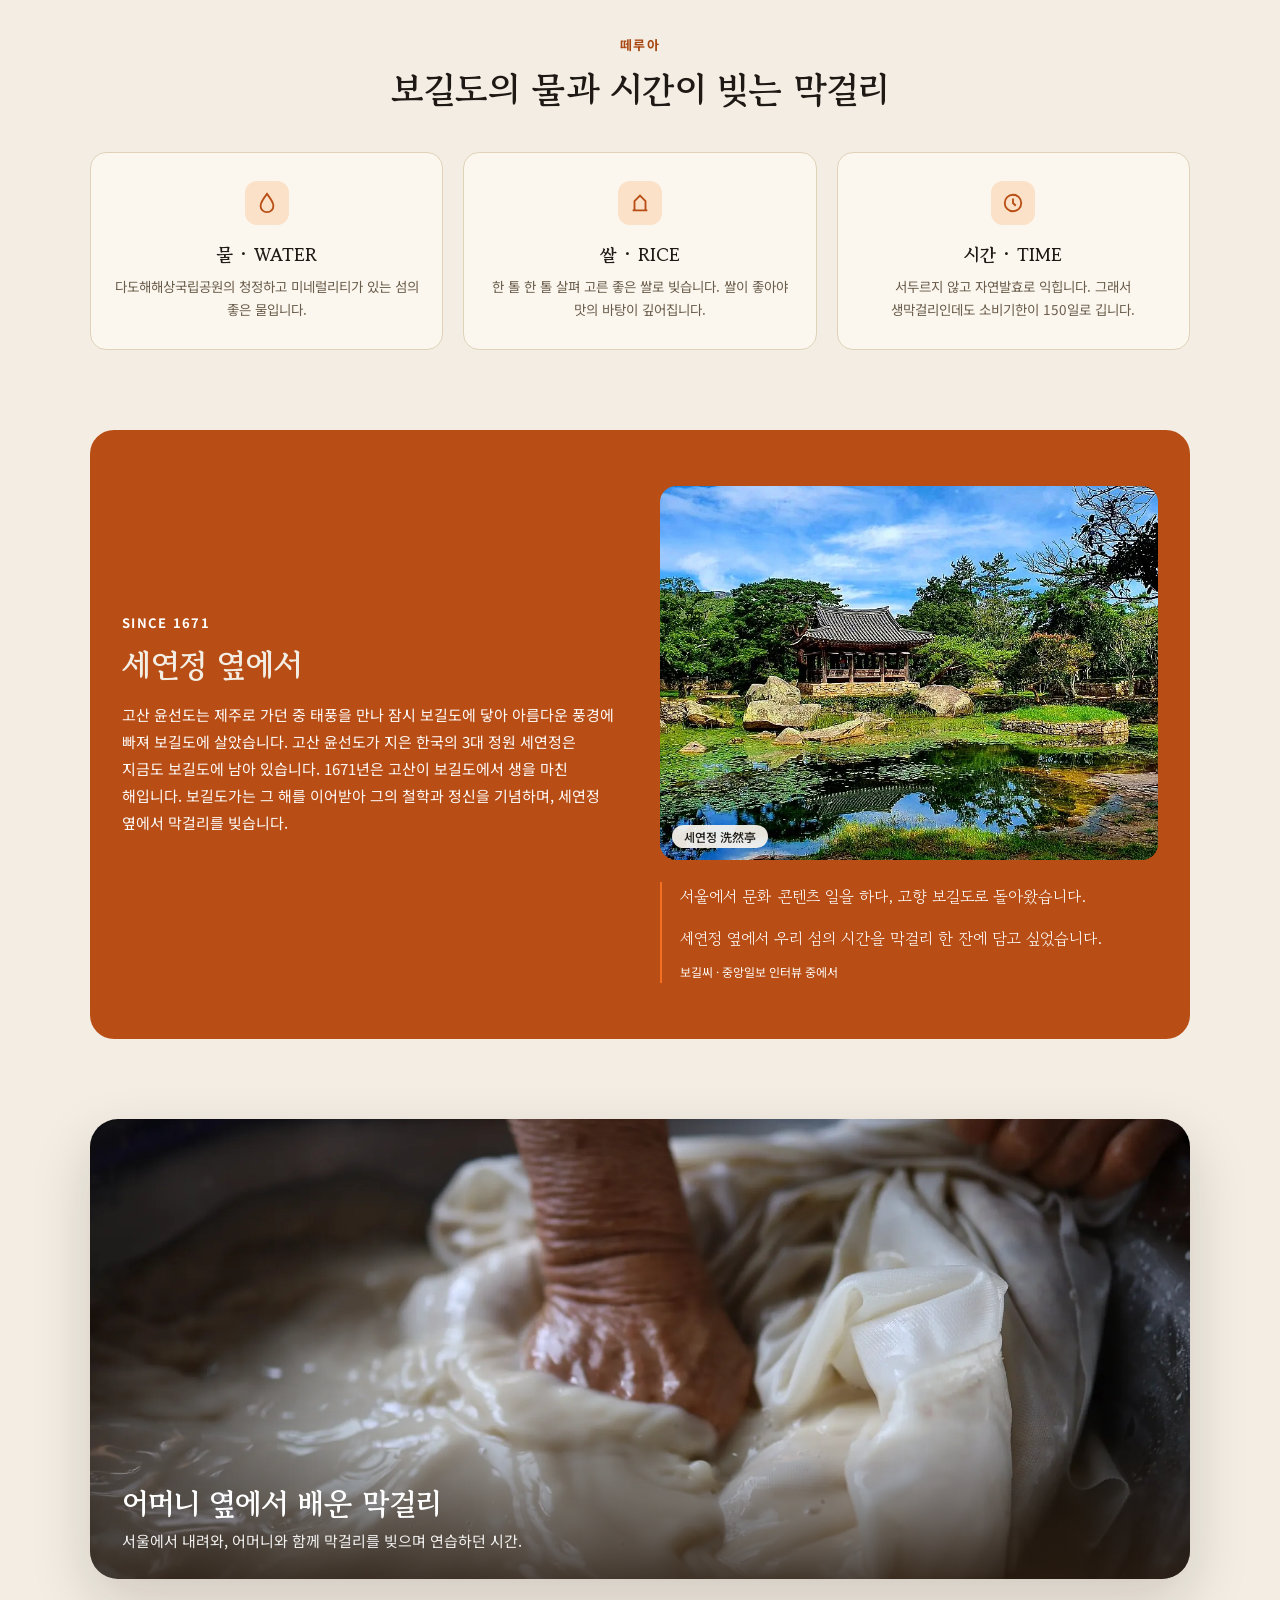
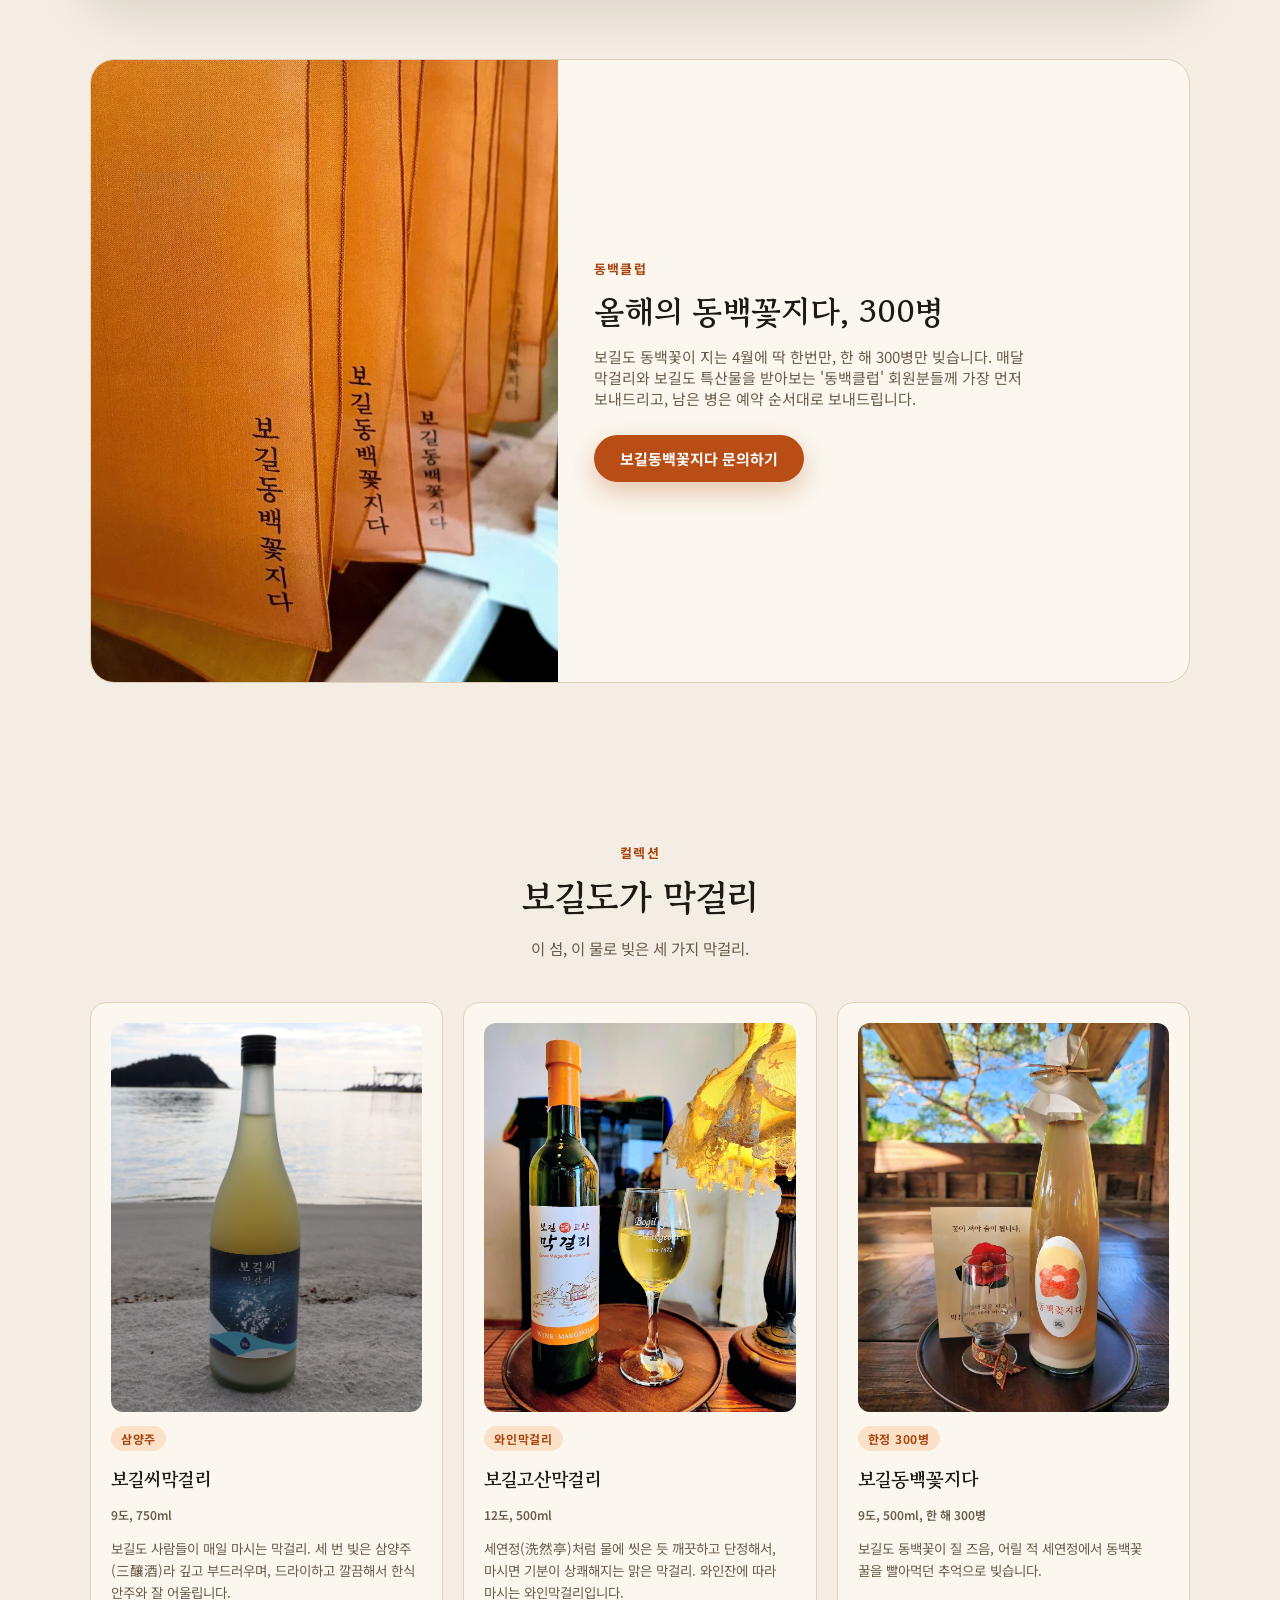
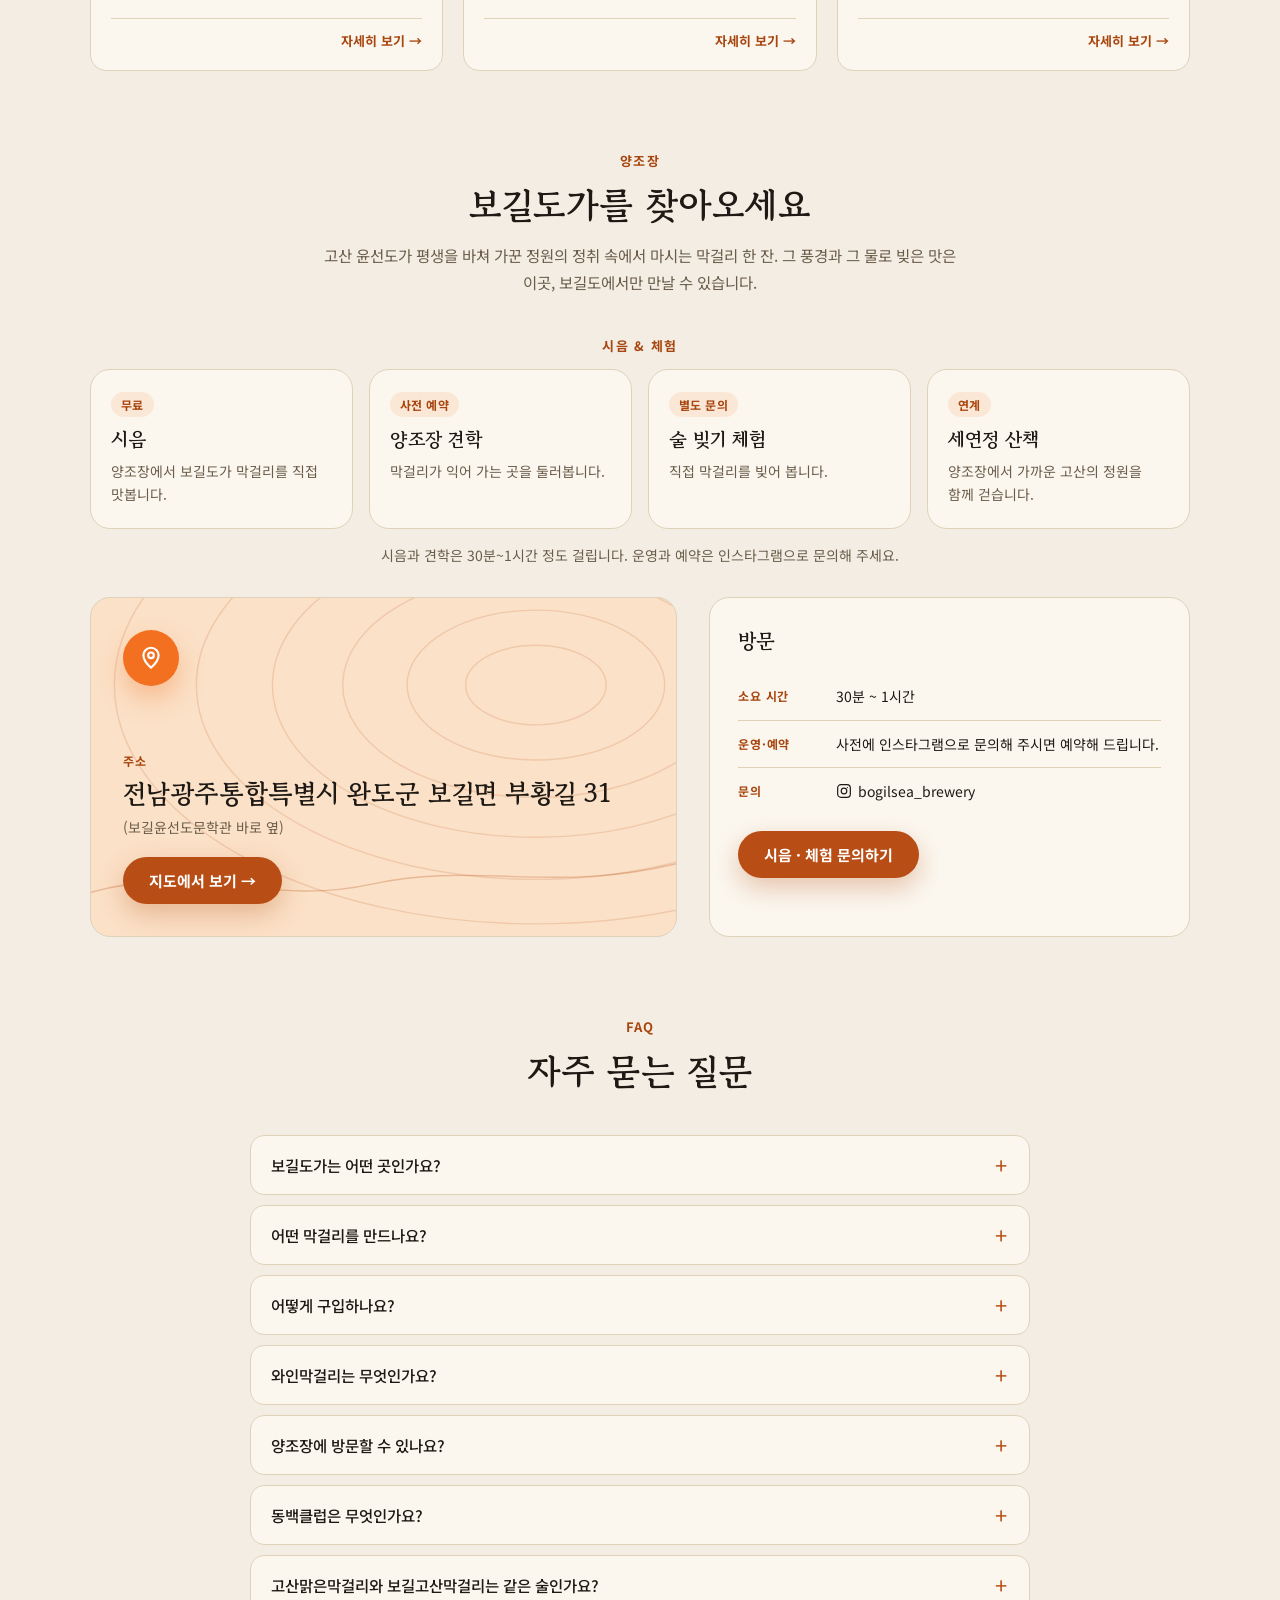
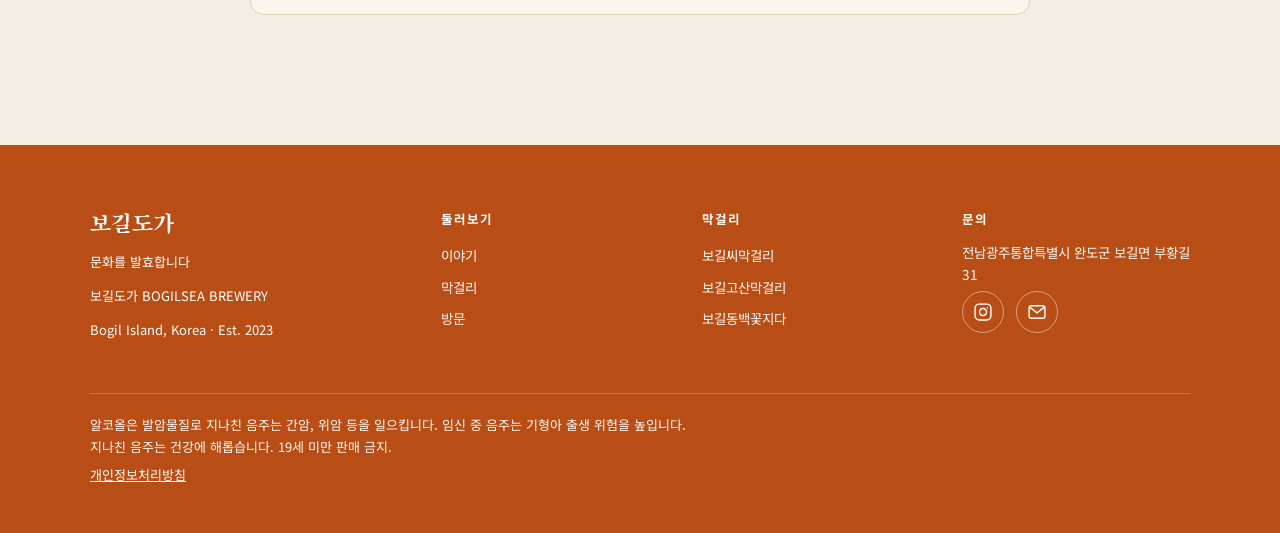
==== commit ce8f59ac: "메인 떼루아 '시간' 카드에 자연발효·소비기한 150일 반영 Co-Authored-By: Claude Sonnet 5.5 <noreply@anthropic.com> Claude-S" ====
--- a/index.html
+++ b/index.html
@@ -18,7 +18,7 @@
 <link rel="icon" href="assets/favicon.svg" type="image/svg+xml"><link rel="apple-touch-icon" href="assets/apple-touch-icon.png">
 <link rel="preconnect" href="https://fonts.googleapis.com"><link rel="preconnect" href="https://fonts.gstatic.com" crossorigin>
 <link href="https://fonts.googleapis.com/css2?family=Gowun+Batang:wght@400;700&family=Song+Myung&family=Noto+Sans+KR:wght@400;500;700;900&display=swap" rel="stylesheet">
-<link rel="stylesheet" href="assets/site.css?v=29">
+<link rel="stylesheet" href="assets/site.css?v=30">
 
 <script type="application/ld+json">{"@context": "https://schema.org", "@graph": [{"@type": ["Brewery", "LocalBusiness"], "@id": "https://bogilsea.com/#brewery", "name": "보길도가", "alternateName": ["보길도가", "Bogilsea Brewery"], "url": "https://bogilsea.com/", "logo": "https://bogilsea.com/assets/logo-light.png", "image": "https://bogilsea.com/assets/hero-seyeonjeong.webp", "description": "보길도가는 전남 완도군 보길도, 고산 윤선도의 정원 세연정 옆에서 막걸리를 빚는 양조장입니다. 보길씨막걸리, 보길고산막걸리, 보길동백꽃지다를 만듭니다.", "slogan": "옛것을 위대하게", "foundingDate": "2023-04-01", "founder": {"@type": "Person", "name": "박영수", "alternateName": "보길씨"}, "address": {"@type": "PostalAddress", "streetAddress": "부황길 31", "addressLocality": "완도군 보길면", "addressRegion": "전남광주통합특별시", "addressCountry": "KR"}, "sameAs": ["https://www.instagram.com/bogilsea_brewery", "https://www.sooldalda.com/breweries/%EB%B3%B4%EA%B8%B8%EB%8F%84%EA%B0%80", "http://www.wandonews.com/news/articleView.html?idxno=301829"]}, {"@type": "WebSite", "@id": "https://bogilsea.com/#website", "url": "https://bogilsea.com/", "name": "보길도가", "inLanguage": "ko"}, {"@type": "ItemList", "itemListElement": [{"@type": "ListItem", "position": 1, "url": "https://bogilsea.com/ssi/", "name": "보길씨막걸리"}, {"@type": "ListItem", "position": 2, "url": "https://bogilsea.com/gosan/", "name": "보길고산막걸리"}, {"@type": "ListItem", "position": 3, "url": "https://bogilsea.com/dongbaek/", "name": "보길동백꽃지다"}]}, {"@type": "FAQPage", "mainEntity": [{"@type": "Question", "name": "보길도가는 어떤 곳인가요?", "acceptedAnswer": {"@type": "Answer", "text": "보길도가(BOGILSEA BREWERY)는 전남 완도군 보길도에 있는 막걸리 양조장입니다. 고산 윤선도의 정원 세연정 옆에서 보길도의 물로 막걸리를 빚습니다. 브랜드 철학은 \"옛것을 위대하게\"입니다."}}, {"@type": "Question", "name": "어떤 막걸리를 만드나요?", "acceptedAnswer": {"@type": "Answer", "text": "세 가지를 빚습니다. 매일 마시는 삼양주 보길씨막걸리(9도), 와인잔에 따라 마시는 맑은 보길고산막걸리(12도), 동백꽃이 질 즈음 한 해 300병만 빚는 보길동백꽃지다(9도)입니다."}}, {"@type": "Question", "name": "어떻게 구입하나요?", "acceptedAnswer": {"@type": "Answer", "text": "인스타그램 @bogilsea_brewery 메시지로 문의해 주시면 가격과 받으시는 방법을 안내해 드립니다."}}, {"@type": "Question", "name": "와인막걸리는 무엇인가요?", "acceptedAnswer": {"@type": "Answer", "text": "보길고산막걸리를 가리킵니다. 탁하지 않고 맑게 떠낸 12도 막걸리로, 와인잔에 차게 따라 화이트 와인처럼 천천히 마시기 좋습니다."}}, {"@type": "Question", "name": "양조장에 방문할 수 있나요?", "acceptedAnswer": {"@type": "Answer", "text": "네, 양조장에 방문하실 수 있습니다. 사전에 연락 주시면 예약해 드립니다. 인스타그램으로 문의해 주세요."}}, {"@type": "Question", "name": "동백클럽은 무엇인가요?", "acceptedAnswer": {"@type": "Answer", "text": "매달 보길도가 막걸리와 보길도 특산물을 받아보는 구독 모임입니다. 회원에게는 한 해 300병 빚는 보길동백꽃지다를 가장 먼저 보내드립니다. 가입은 인스타그램 @bogilsea_brewery로 문의해 주세요."}}, {"@type": "Question", "name": "고산맑은막걸리와 보길고산막걸리는 같은 술인가요?", "acceptedAnswer": {"@type": "Answer", "text": "네, 같은 술입니다. 고산맑은막걸리는 보길고산막걸리의 예전 이름입니다."}}]}]}</script>
 <script>(function(){var ok=0;try{ok=localStorage.getItem('bogilsea_age_ok')==='1'||sessionStorage.getItem('bogilsea_age_ok')==='1'}catch(e){}if(!ok)document.documentElement.className+=' age-pending'})();</script><!-- Google tag (gtag.js) -->
@@ -36,7 +36,7 @@
 <main class="wrap" id="main">
 <section class="hero-section"><div class="hero-grid"><div class="hero-copy"><h1>옛것을 위대하게,<br/>보길도가</h1><p class="desc">고산 윤선도가 사랑한 섬, 보길도에서 빚는 수제 막걸리</p><div class="hero-actions"><a class="btn-primary" href="#collection">막걸리 보러가기</a></div></div><div class="hero-media"><div class="hero-wash"></div><div class="art-collage"><img src="assets/hero-bottle.webp" alt="세연정 마루 난간에 놓인 보길고산막걸리 병, 뒤로 연못과 단풍 든 숲" class="collage-img" fetchpriority="high" width="1500" height="2000"></div><div class="art-collage-secondary"><img src="assets/detail-eaves.webp" alt="세연정 처마 아래에서 올려다본 모습" class="collage-img" width="750" height="1000"></div></div></div><div class="press">언론에 소개된 보길도가<span class="dot">·</span><b>중앙일보</b><span class="dot">·</span><b>EBS 한국기행</b><span class="dot">·</span><b>목포MBC 등</b></div></section>
 <section id="philosophy"><div class="philosophy"><div class="art"><img src="assets/hero-primary.webp" alt="보길도 세연정 전경" loading="lazy" width="686" height="596"></div><div><span class="eyebrow-plain">철학</span><p class="quote">오래된 것은 낡은 것이 아닙니다.</p><p>사백 년 된 정원, 섬의 물, 익어가는 막걸리, 계절을 기다리는 느린 방식. 보길도가는 오래된 것들을 옛날 그대로 두지 않고, 오늘의 잔에 어울리게 다시 빚습니다.</p></div></div></section>
-<section style="padding-top:0;"><div class="section-head"><span class="eyebrow-plain">떼루아</span><h2>보길도의 물과 시간이 빚는 막걸리</h2></div><div class="terroir"><div class="terroir-card"><div class="mark"><svg viewBox="0 0 24 24" fill="none" stroke="#B84E15" stroke-width="2"><path d="M12 2C12 2 5 11 5 15a7 7 0 0 0 14 0c0-4-7-13-7-13z"/></svg></div><h3>물 · WATER</h3><p>다도해해상국립공원의 청정하고 미네럴리티가 있는 섬의 좋은 물입니다.</p></div><div class="terroir-card"><div class="mark"><svg viewBox="0 0 24 24" fill="none" stroke="#B84E15" stroke-width="2"><path d="M4 20h16M6 20V10l6-6 6 6v10"/></svg></div><h3>쌀 · RICE</h3><p>한 톨 한 톨 살펴 고른 좋은 쌀로 빚습니다. 쌀이 좋아야 맛의 바탕이 깊어집니다.</p></div><div class="terroir-card"><div class="mark"><svg viewBox="0 0 24 24" fill="none" stroke="#B84E15" stroke-width="2"><circle cx="12" cy="12" r="9"/><path d="M12 7v5l3 3"/></svg></div><h3>시간 · TIME</h3><p>계절이 바뀌기를 기다리는 느린 발효와 숙성. 보길도가는 시간을 재촉하지 않습니다.</p></div></div></section>
+<section style="padding-top:0;"><div class="section-head"><span class="eyebrow-plain">떼루아</span><h2>보길도의 물과 시간이 빚는 막걸리</h2></div><div class="terroir"><div class="terroir-card"><div class="mark"><svg viewBox="0 0 24 24" fill="none" stroke="#B84E15" stroke-width="2"><path d="M12 2C12 2 5 11 5 15a7 7 0 0 0 14 0c0-4-7-13-7-13z"/></svg></div><h3>물 · WATER</h3><p>다도해해상국립공원의 청정하고 미네럴리티가 있는 섬의 좋은 물입니다.</p></div><div class="terroir-card"><div class="mark"><svg viewBox="0 0 24 24" fill="none" stroke="#B84E15" stroke-width="2"><path d="M4 20h16M6 20V10l6-6 6 6v10"/></svg></div><h3>쌀 · RICE</h3><p>한 톨 한 톨 살펴 고른 좋은 쌀로 빚습니다. 쌀이 좋아야 맛의 바탕이 깊어집니다.</p></div><div class="terroir-card"><div class="mark"><svg viewBox="0 0 24 24" fill="none" stroke="#B84E15" stroke-width="2"><circle cx="12" cy="12" r="9"/><path d="M12 7v5l3 3"/></svg></div><h3>시간 · TIME</h3><p>서두르지 않고 자연발효로 익힙니다. 그래서 생막걸리인데도 소비기한이 150일로 깁니다.</p></div></div></section>
 <section id="story" style="padding-top:0;"><div class="story-band"><div><span class="eyebrow-plain">Since 1671</span><h2>세연정 옆에서</h2><p>고산 윤선도는 제주로 가던 중 태풍을 만나 잠시 보길도에 닿아 아름다운 풍경에 빠져 보길도에 살았습니다. 고산 윤선도가 지은 한국의 3대 정원 세연정은 지금도 보길도에 남아 있습니다. 1671년은 고산이 보길도에서 생을 마친 해입니다. 보길도가는 그 해를 이어받아 그의 철학과 정신을 기념하며, 세연정 옆에서 막걸리를 빚습니다.</p></div><div class="story-media"><div class="art"><img src="assets/history-pond.webp" alt="세연정 옆 연못과 정자 풍경" class="collage-img" loading="lazy" width="806" height="788"><span class="cap">세연정 洗然亭</span></div><blockquote><span class="q">서울에서 문화 콘텐츠 일을 하다, 고향 보길도로 돌아왔습니다.</span><span class="q">세연정 옆에서 우리 섬의 시간을 막걸리 한 잔에 담고 싶었습니다.</span><small>보길씨 · 중앙일보 인터뷰 중에서</small></blockquote></div></div></section>
 <section style="padding-top:0;"><figure class="mom-band"><img src="assets/mother-hands.webp" alt="막걸리를 거르는 어머니의 손" loading="lazy" width="2000" height="1333"><figcaption><b>어머니 옆에서 배운 막걸리</b><span>서울에서 내려와, 어머니와 함께 막걸리를 빚으며 연습하던 시간.</span></figcaption></figure></section>
 <section style="padding-top:0;"><div class="cta-split"><div class="cta-media"><img width="750" height="1000" src="assets/ribbon.webp" alt="보길동백꽃지다 라고 적힌 주황 보자기들이 나란히 걸려 있는 모습" class="cta-media-img" loading="lazy"></div><div class="cta-copy"><span class="eyebrow-plain">동백클럽</span><h2>올해의 동백꽃지다, 300병</h2><p>보길도 동백꽃이 지는 4월에 딱 한번만, 한 해 300병만 빚습니다. 매달 막걸리와 보길도 특산물을 받아보는 &#x27;동백클럽&#x27; 회원분들께 가장 먼저 보내드리고, 남은 병은 예약 순서대로 보내드립니다.</p><a class="btn-primary" href="https://ig.me/m/bogilsea_brewery">보길동백꽃지다 문의하기</a></div></div></section>
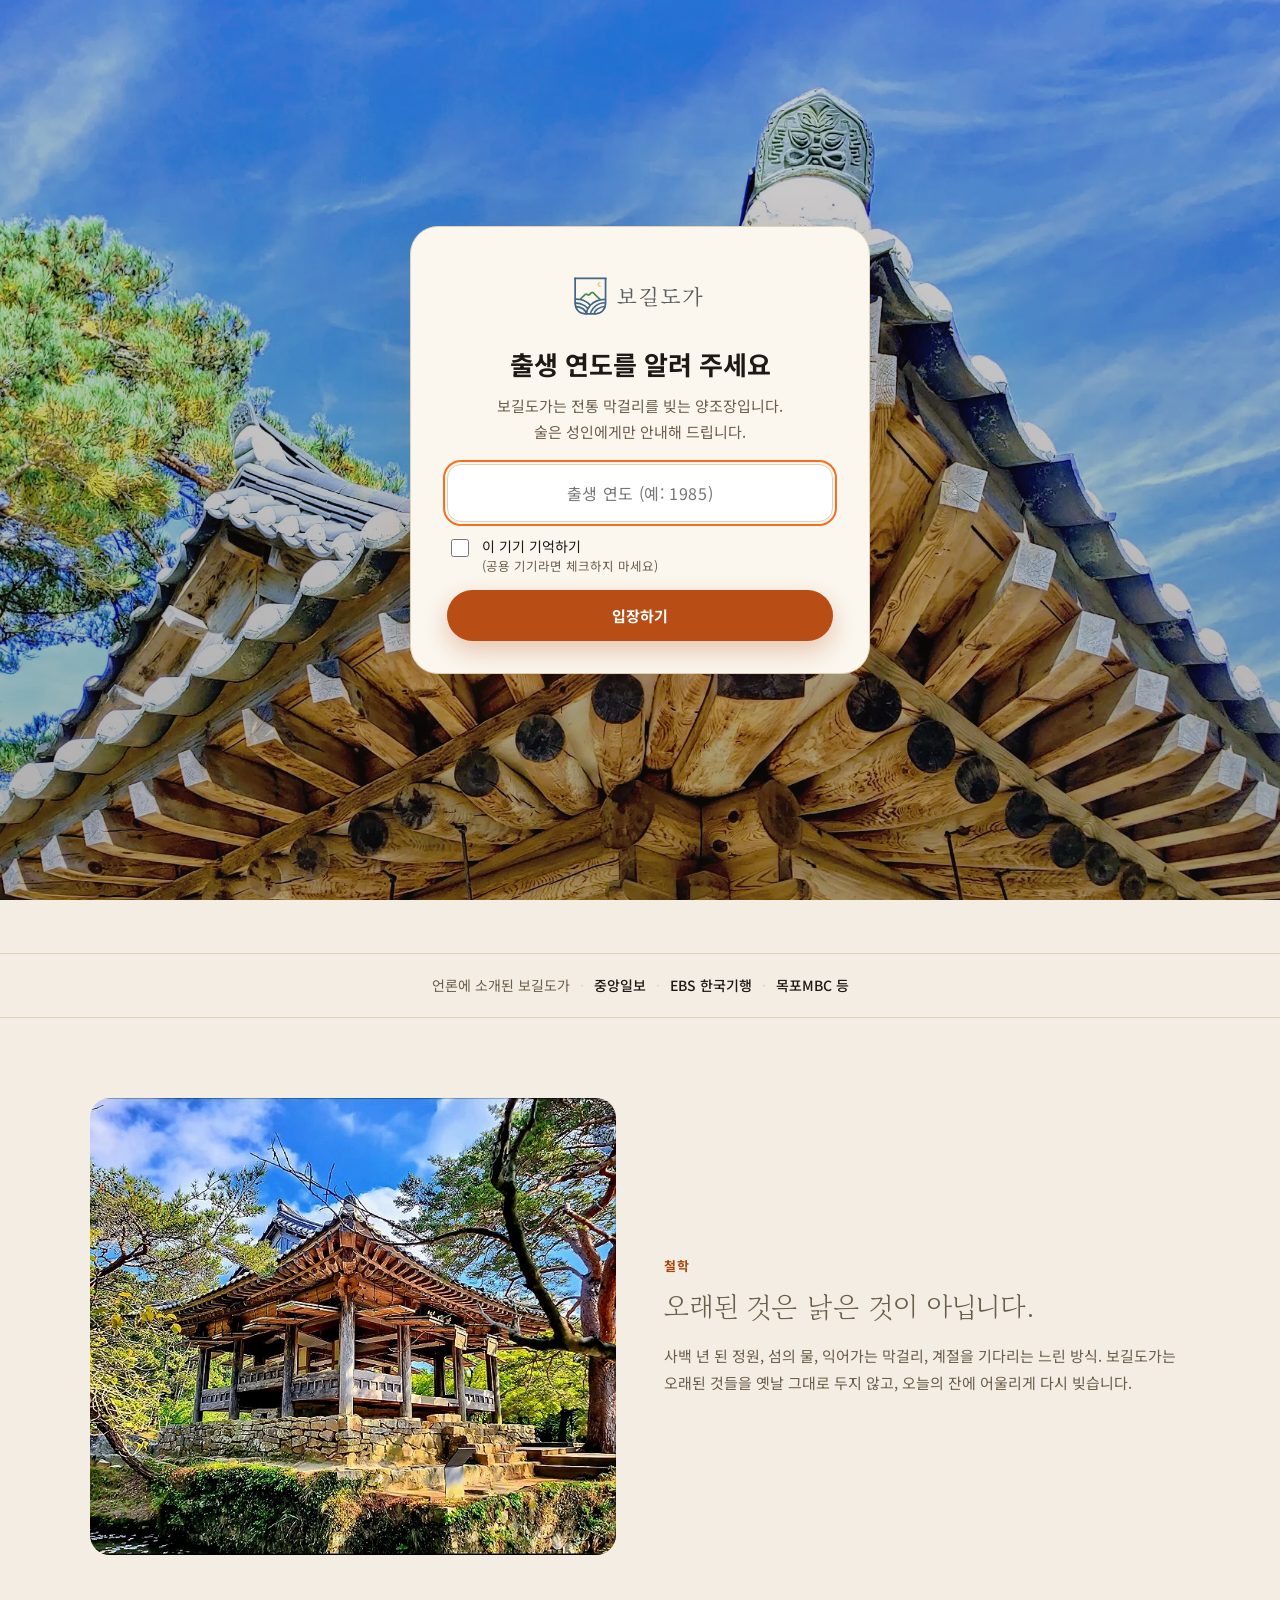
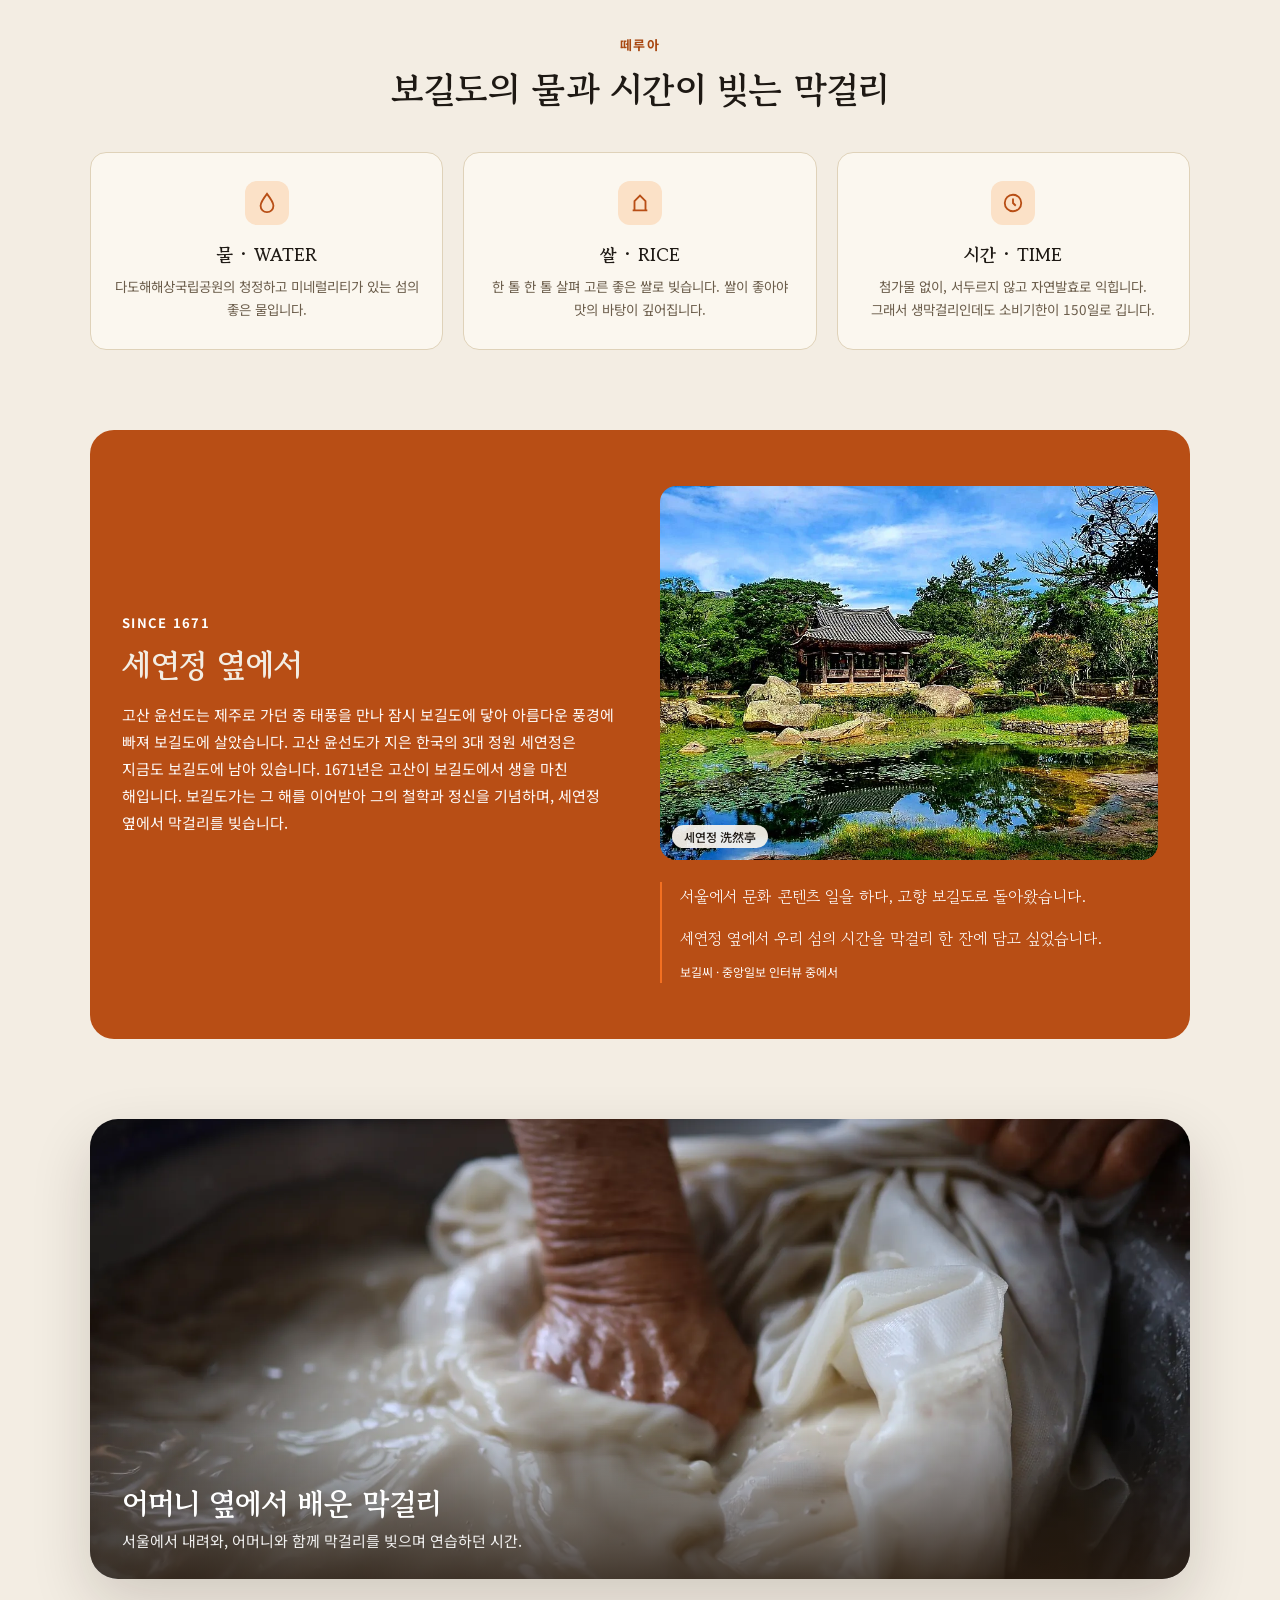
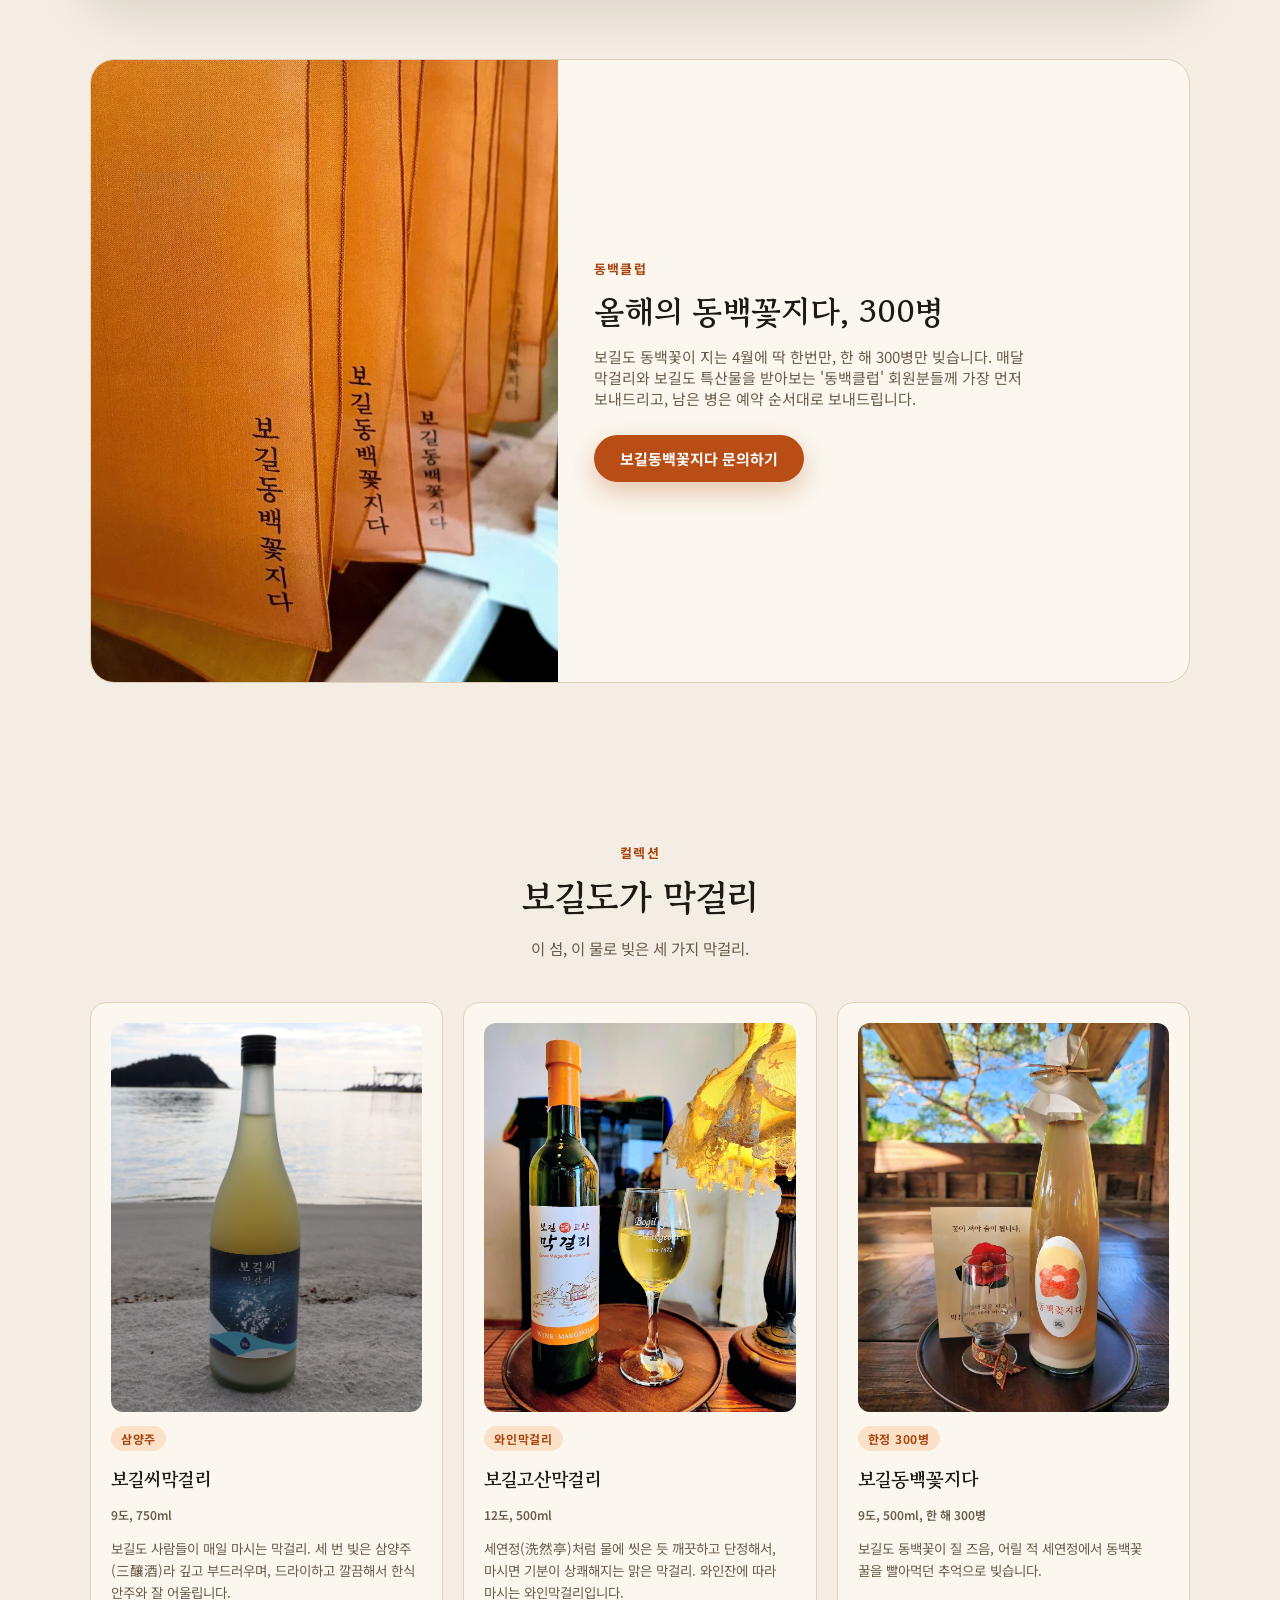
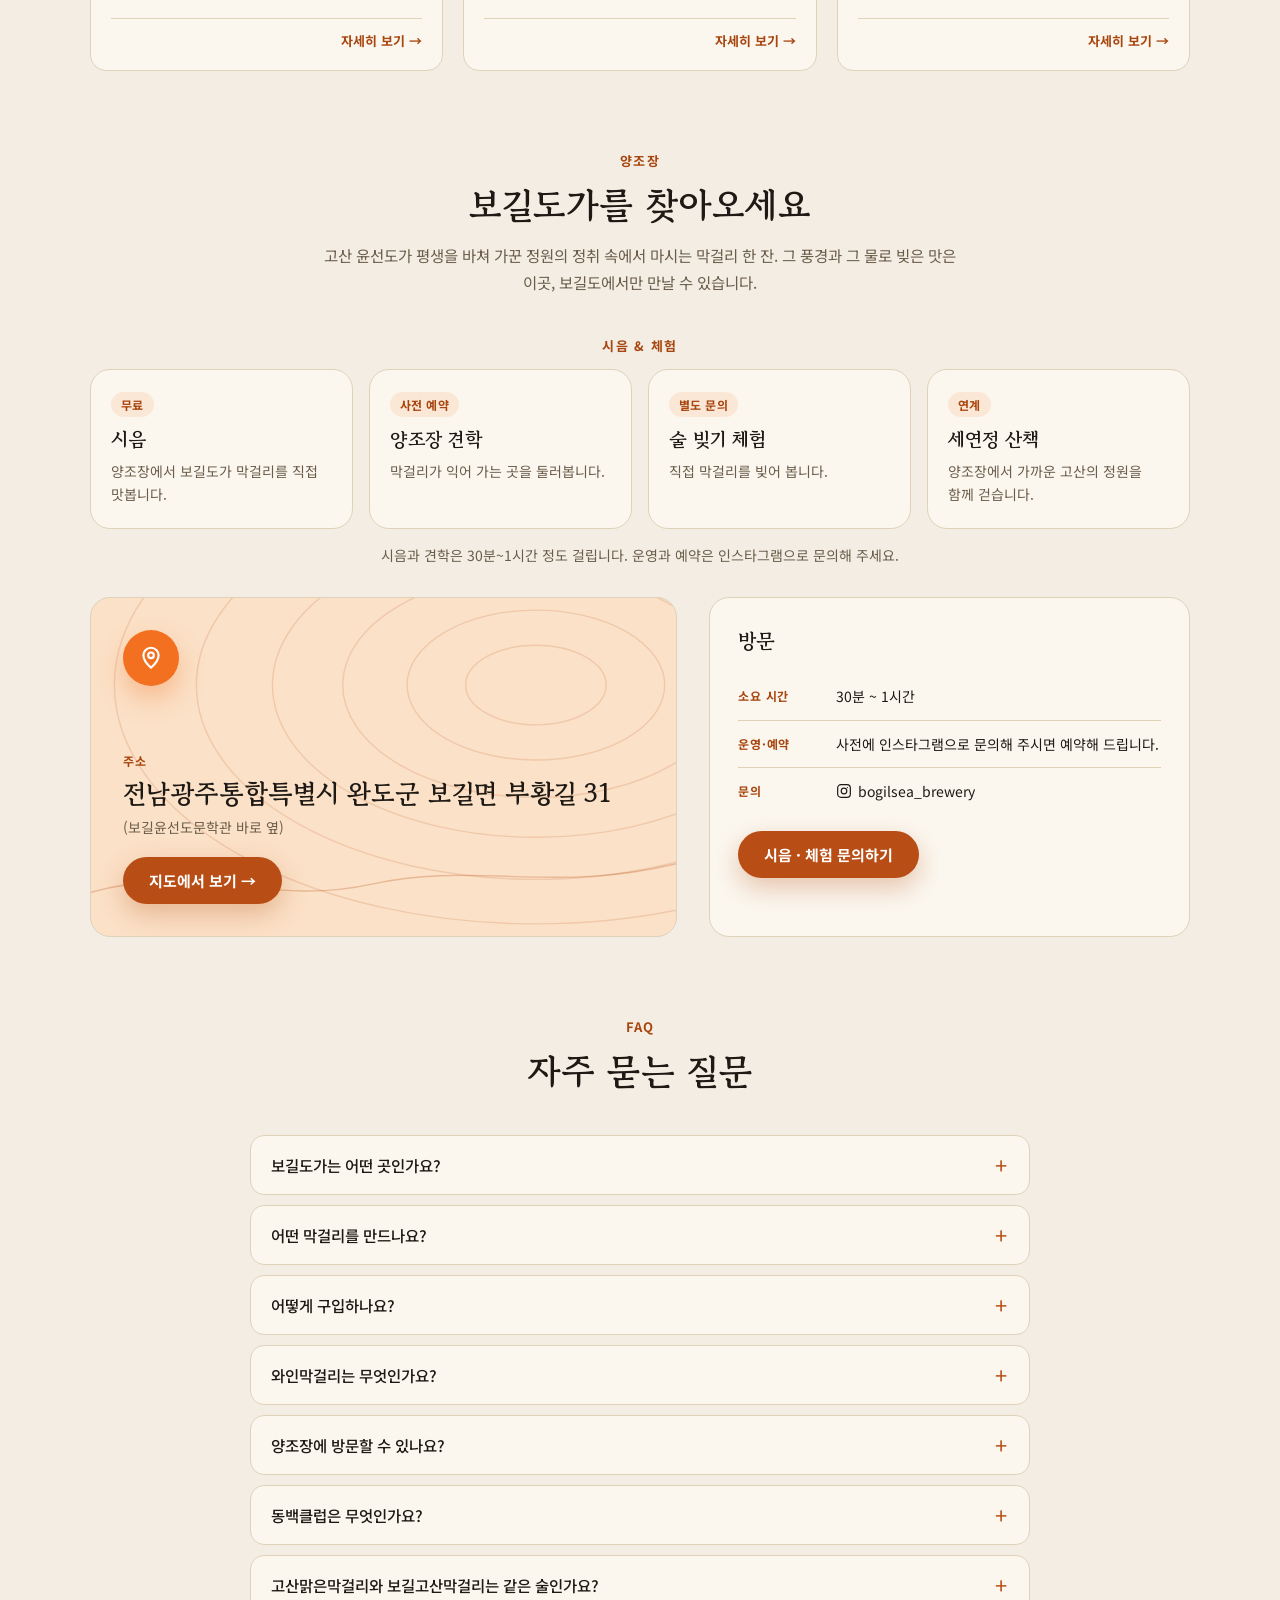
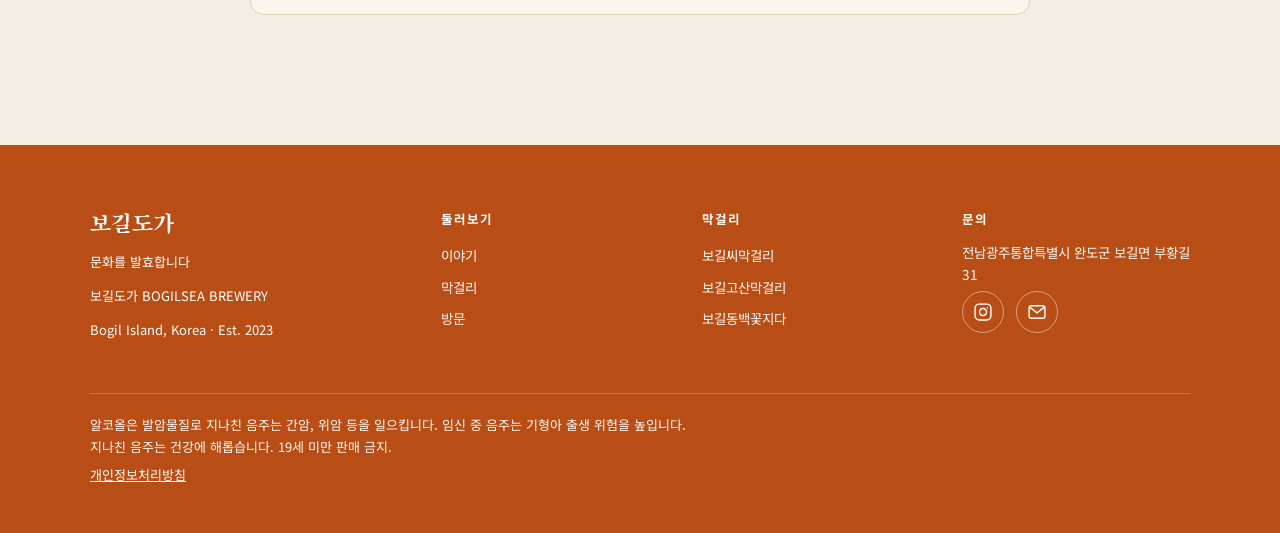
==== commit e778d2d9: "떼루아 시간 카드: 첨가물 없는 자연발효 명시 Co-Authored-By: Claude Sonnet 5.5 <noreply@anthropic.com> Claude-Session: " ====
--- a/index.html
+++ b/index.html
@@ -36,7 +36,7 @@
 <main class="wrap" id="main">
 <section class="hero-section"><div class="hero-grid"><div class="hero-copy"><h1>옛것을 위대하게,<br/>보길도가</h1><p class="desc">고산 윤선도가 사랑한 섬, 보길도에서 빚는 수제 막걸리</p><div class="hero-actions"><a class="btn-primary" href="#collection">막걸리 보러가기</a></div></div><div class="hero-media"><div class="hero-wash"></div><div class="art-collage"><img src="assets/hero-bottle.webp" alt="세연정 마루 난간에 놓인 보길고산막걸리 병, 뒤로 연못과 단풍 든 숲" class="collage-img" fetchpriority="high" width="1500" height="2000"></div><div class="art-collage-secondary"><img src="assets/detail-eaves.webp" alt="세연정 처마 아래에서 올려다본 모습" class="collage-img" width="750" height="1000"></div></div></div><div class="press">언론에 소개된 보길도가<span class="dot">·</span><b>중앙일보</b><span class="dot">·</span><b>EBS 한국기행</b><span class="dot">·</span><b>목포MBC 등</b></div></section>
 <section id="philosophy"><div class="philosophy"><div class="art"><img src="assets/hero-primary.webp" alt="보길도 세연정 전경" loading="lazy" width="686" height="596"></div><div><span class="eyebrow-plain">철학</span><p class="quote">오래된 것은 낡은 것이 아닙니다.</p><p>사백 년 된 정원, 섬의 물, 익어가는 막걸리, 계절을 기다리는 느린 방식. 보길도가는 오래된 것들을 옛날 그대로 두지 않고, 오늘의 잔에 어울리게 다시 빚습니다.</p></div></div></section>
-<section style="padding-top:0;"><div class="section-head"><span class="eyebrow-plain">떼루아</span><h2>보길도의 물과 시간이 빚는 막걸리</h2></div><div class="terroir"><div class="terroir-card"><div class="mark"><svg viewBox="0 0 24 24" fill="none" stroke="#B84E15" stroke-width="2"><path d="M12 2C12 2 5 11 5 15a7 7 0 0 0 14 0c0-4-7-13-7-13z"/></svg></div><h3>물 · WATER</h3><p>다도해해상국립공원의 청정하고 미네럴리티가 있는 섬의 좋은 물입니다.</p></div><div class="terroir-card"><div class="mark"><svg viewBox="0 0 24 24" fill="none" stroke="#B84E15" stroke-width="2"><path d="M4 20h16M6 20V10l6-6 6 6v10"/></svg></div><h3>쌀 · RICE</h3><p>한 톨 한 톨 살펴 고른 좋은 쌀로 빚습니다. 쌀이 좋아야 맛의 바탕이 깊어집니다.</p></div><div class="terroir-card"><div class="mark"><svg viewBox="0 0 24 24" fill="none" stroke="#B84E15" stroke-width="2"><circle cx="12" cy="12" r="9"/><path d="M12 7v5l3 3"/></svg></div><h3>시간 · TIME</h3><p>서두르지 않고 자연발효로 익힙니다. 그래서 생막걸리인데도 소비기한이 150일로 깁니다.</p></div></div></section>
+<section style="padding-top:0;"><div class="section-head"><span class="eyebrow-plain">떼루아</span><h2>보길도의 물과 시간이 빚는 막걸리</h2></div><div class="terroir"><div class="terroir-card"><div class="mark"><svg viewBox="0 0 24 24" fill="none" stroke="#B84E15" stroke-width="2"><path d="M12 2C12 2 5 11 5 15a7 7 0 0 0 14 0c0-4-7-13-7-13z"/></svg></div><h3>물 · WATER</h3><p>다도해해상국립공원의 청정하고 미네럴리티가 있는 섬의 좋은 물입니다.</p></div><div class="terroir-card"><div class="mark"><svg viewBox="0 0 24 24" fill="none" stroke="#B84E15" stroke-width="2"><path d="M4 20h16M6 20V10l6-6 6 6v10"/></svg></div><h3>쌀 · RICE</h3><p>한 톨 한 톨 살펴 고른 좋은 쌀로 빚습니다. 쌀이 좋아야 맛의 바탕이 깊어집니다.</p></div><div class="terroir-card"><div class="mark"><svg viewBox="0 0 24 24" fill="none" stroke="#B84E15" stroke-width="2"><circle cx="12" cy="12" r="9"/><path d="M12 7v5l3 3"/></svg></div><h3>시간 · TIME</h3><p>첨가물 없이, 서두르지 않고 자연발효로 익힙니다. 그래서 생막걸리인데도 소비기한이 150일로 깁니다.</p></div></div></section>
 <section id="story" style="padding-top:0;"><div class="story-band"><div><span class="eyebrow-plain">Since 1671</span><h2>세연정 옆에서</h2><p>고산 윤선도는 제주로 가던 중 태풍을 만나 잠시 보길도에 닿아 아름다운 풍경에 빠져 보길도에 살았습니다. 고산 윤선도가 지은 한국의 3대 정원 세연정은 지금도 보길도에 남아 있습니다. 1671년은 고산이 보길도에서 생을 마친 해입니다. 보길도가는 그 해를 이어받아 그의 철학과 정신을 기념하며, 세연정 옆에서 막걸리를 빚습니다.</p></div><div class="story-media"><div class="art"><img src="assets/history-pond.webp" alt="세연정 옆 연못과 정자 풍경" class="collage-img" loading="lazy" width="806" height="788"><span class="cap">세연정 洗然亭</span></div><blockquote><span class="q">서울에서 문화 콘텐츠 일을 하다, 고향 보길도로 돌아왔습니다.</span><span class="q">세연정 옆에서 우리 섬의 시간을 막걸리 한 잔에 담고 싶었습니다.</span><small>보길씨 · 중앙일보 인터뷰 중에서</small></blockquote></div></div></section>
 <section style="padding-top:0;"><figure class="mom-band"><img src="assets/mother-hands.webp" alt="막걸리를 거르는 어머니의 손" loading="lazy" width="2000" height="1333"><figcaption><b>어머니 옆에서 배운 막걸리</b><span>서울에서 내려와, 어머니와 함께 막걸리를 빚으며 연습하던 시간.</span></figcaption></figure></section>
 <section style="padding-top:0;"><div class="cta-split"><div class="cta-media"><img width="750" height="1000" src="assets/ribbon.webp" alt="보길동백꽃지다 라고 적힌 주황 보자기들이 나란히 걸려 있는 모습" class="cta-media-img" loading="lazy"></div><div class="cta-copy"><span class="eyebrow-plain">동백클럽</span><h2>올해의 동백꽃지다, 300병</h2><p>보길도 동백꽃이 지는 4월에 딱 한번만, 한 해 300병만 빚습니다. 매달 막걸리와 보길도 특산물을 받아보는 &#x27;동백클럽&#x27; 회원분들께 가장 먼저 보내드리고, 남은 병은 예약 순서대로 보내드립니다.</p><a class="btn-primary" href="https://ig.me/m/bogilsea_brewery">보길동백꽃지다 문의하기</a></div></div></section>
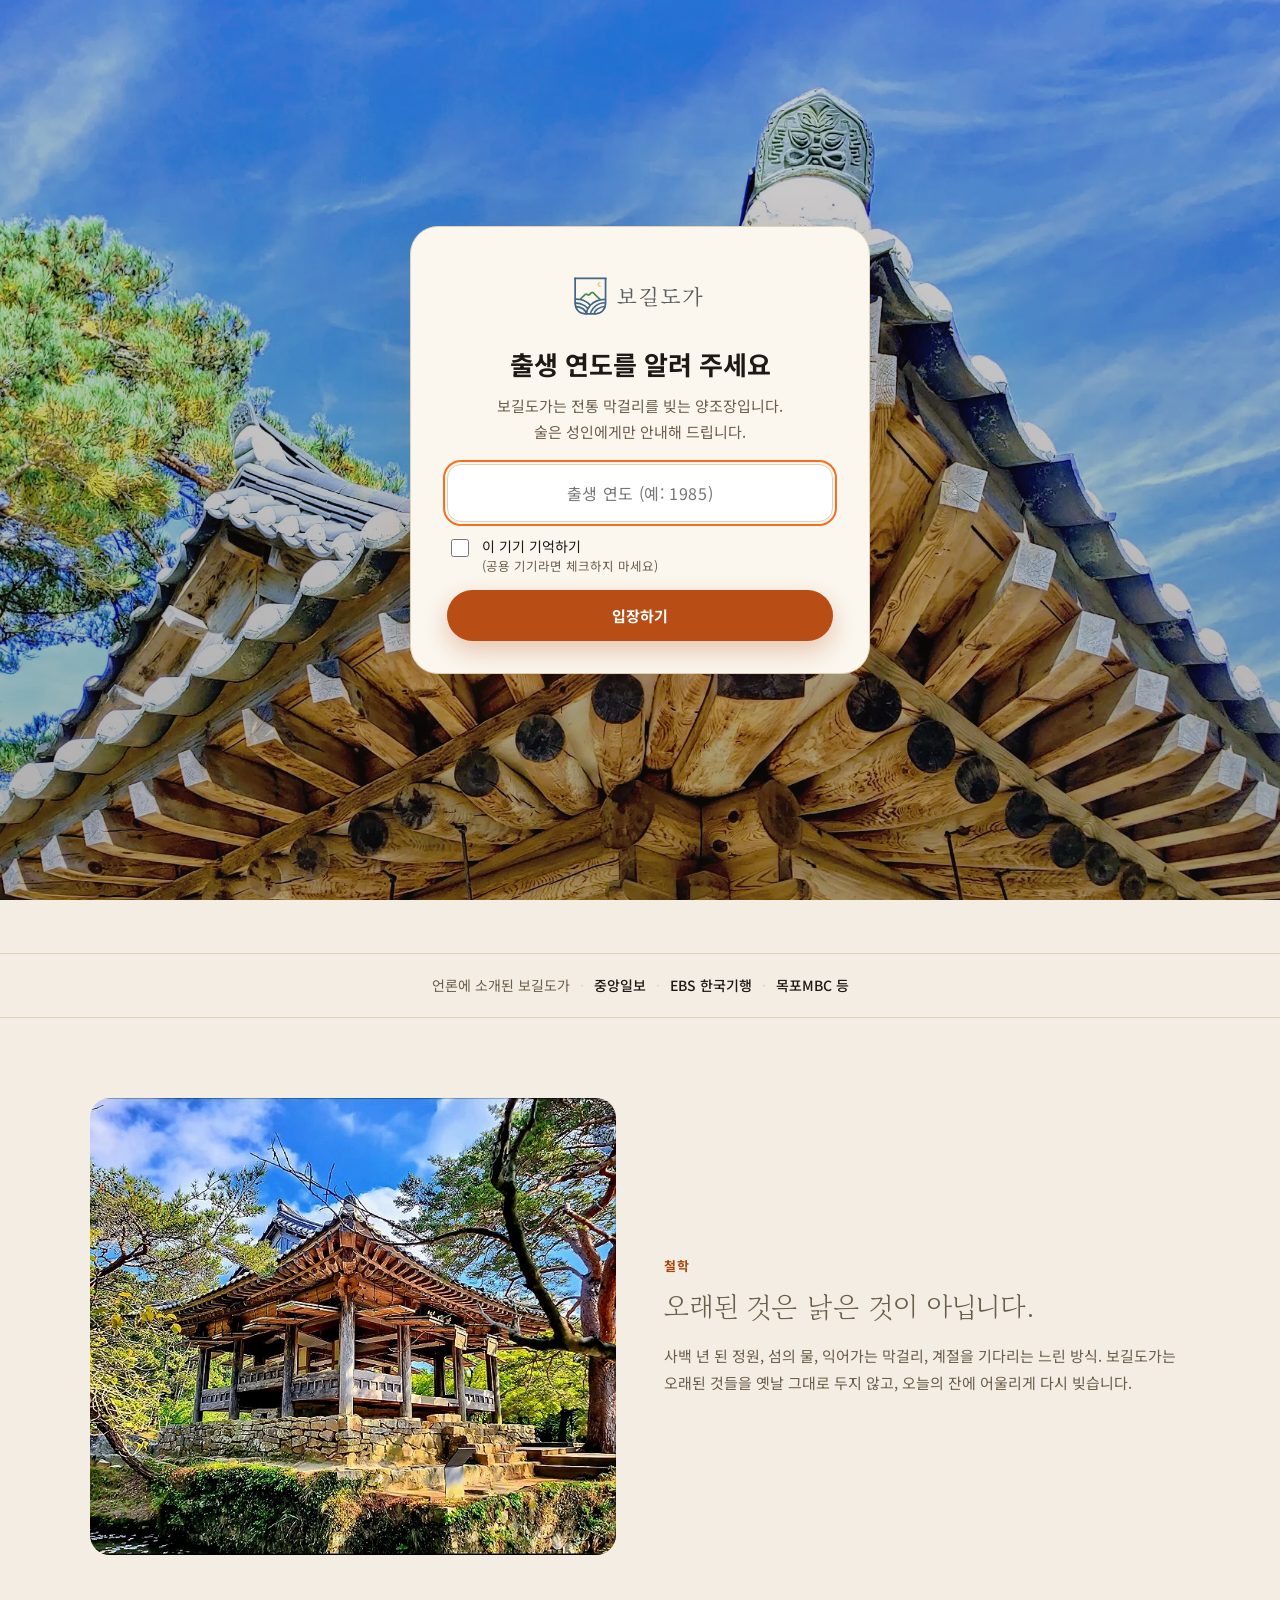
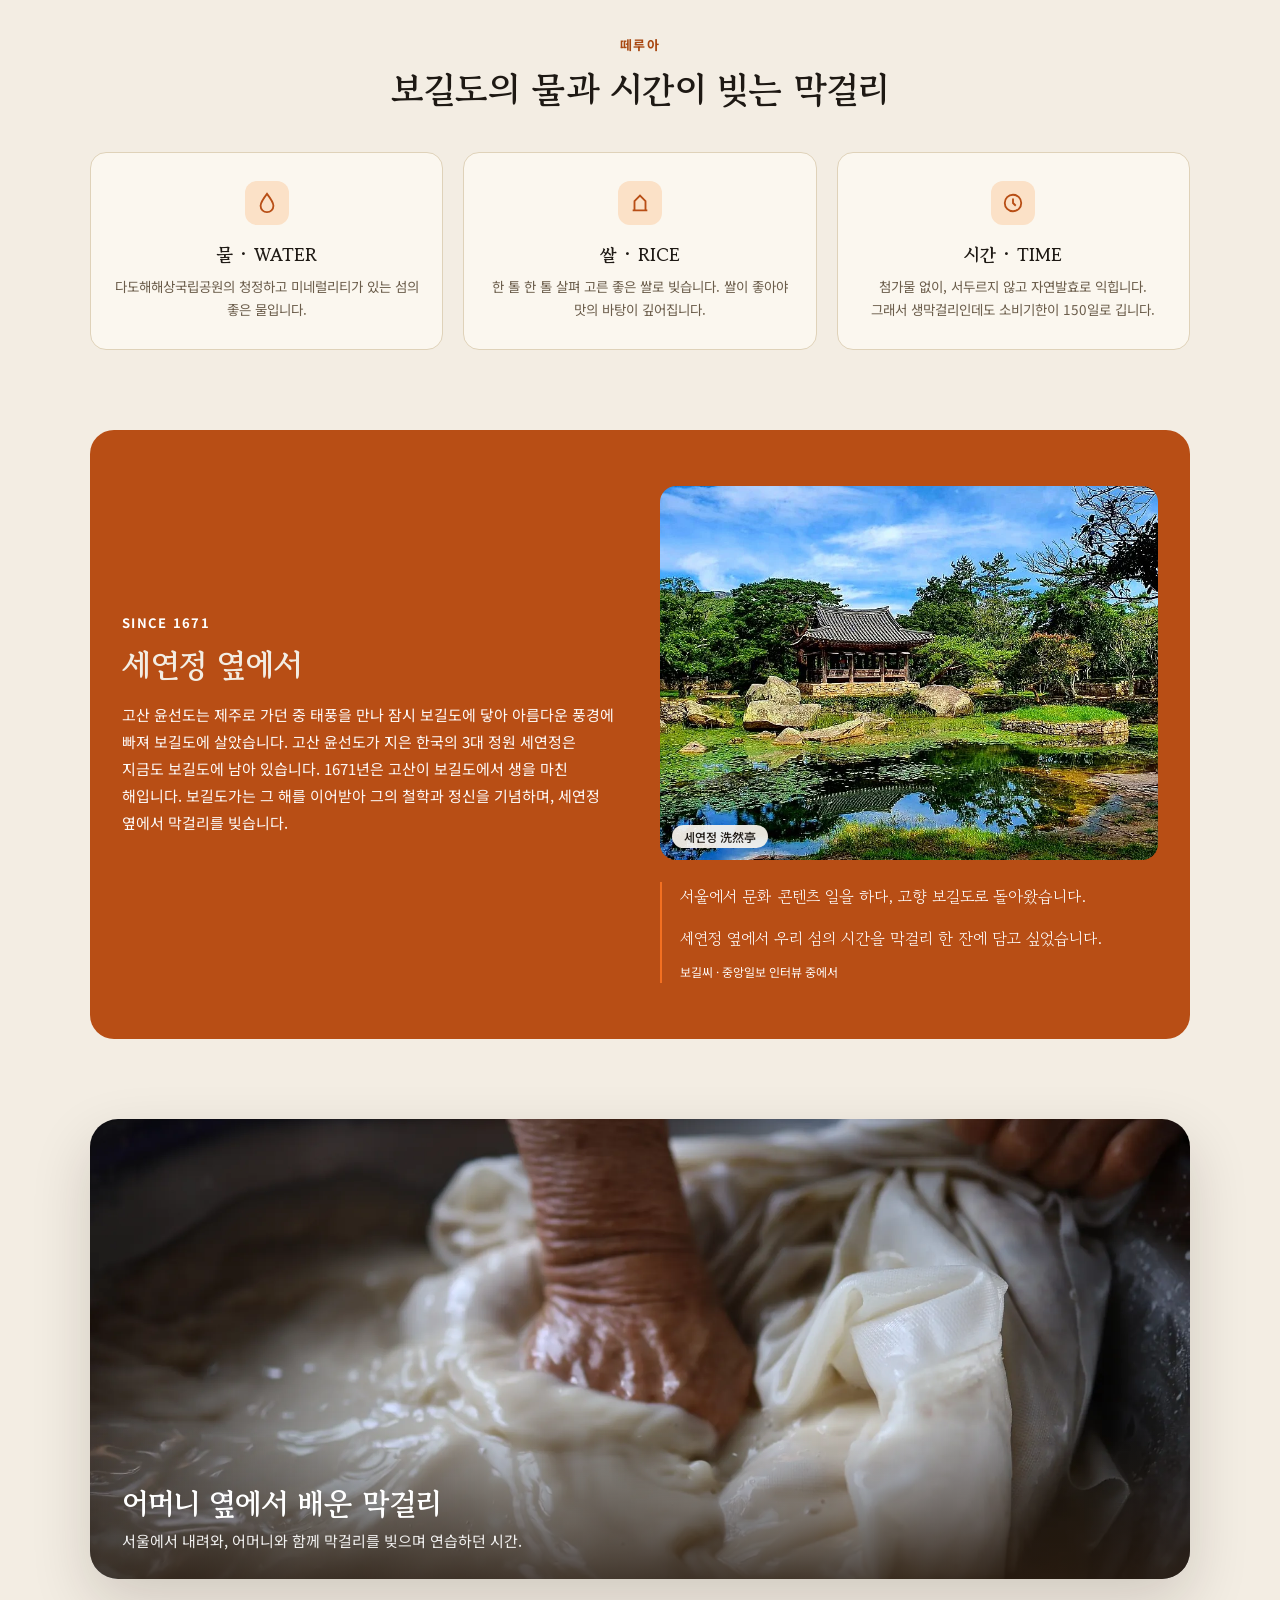
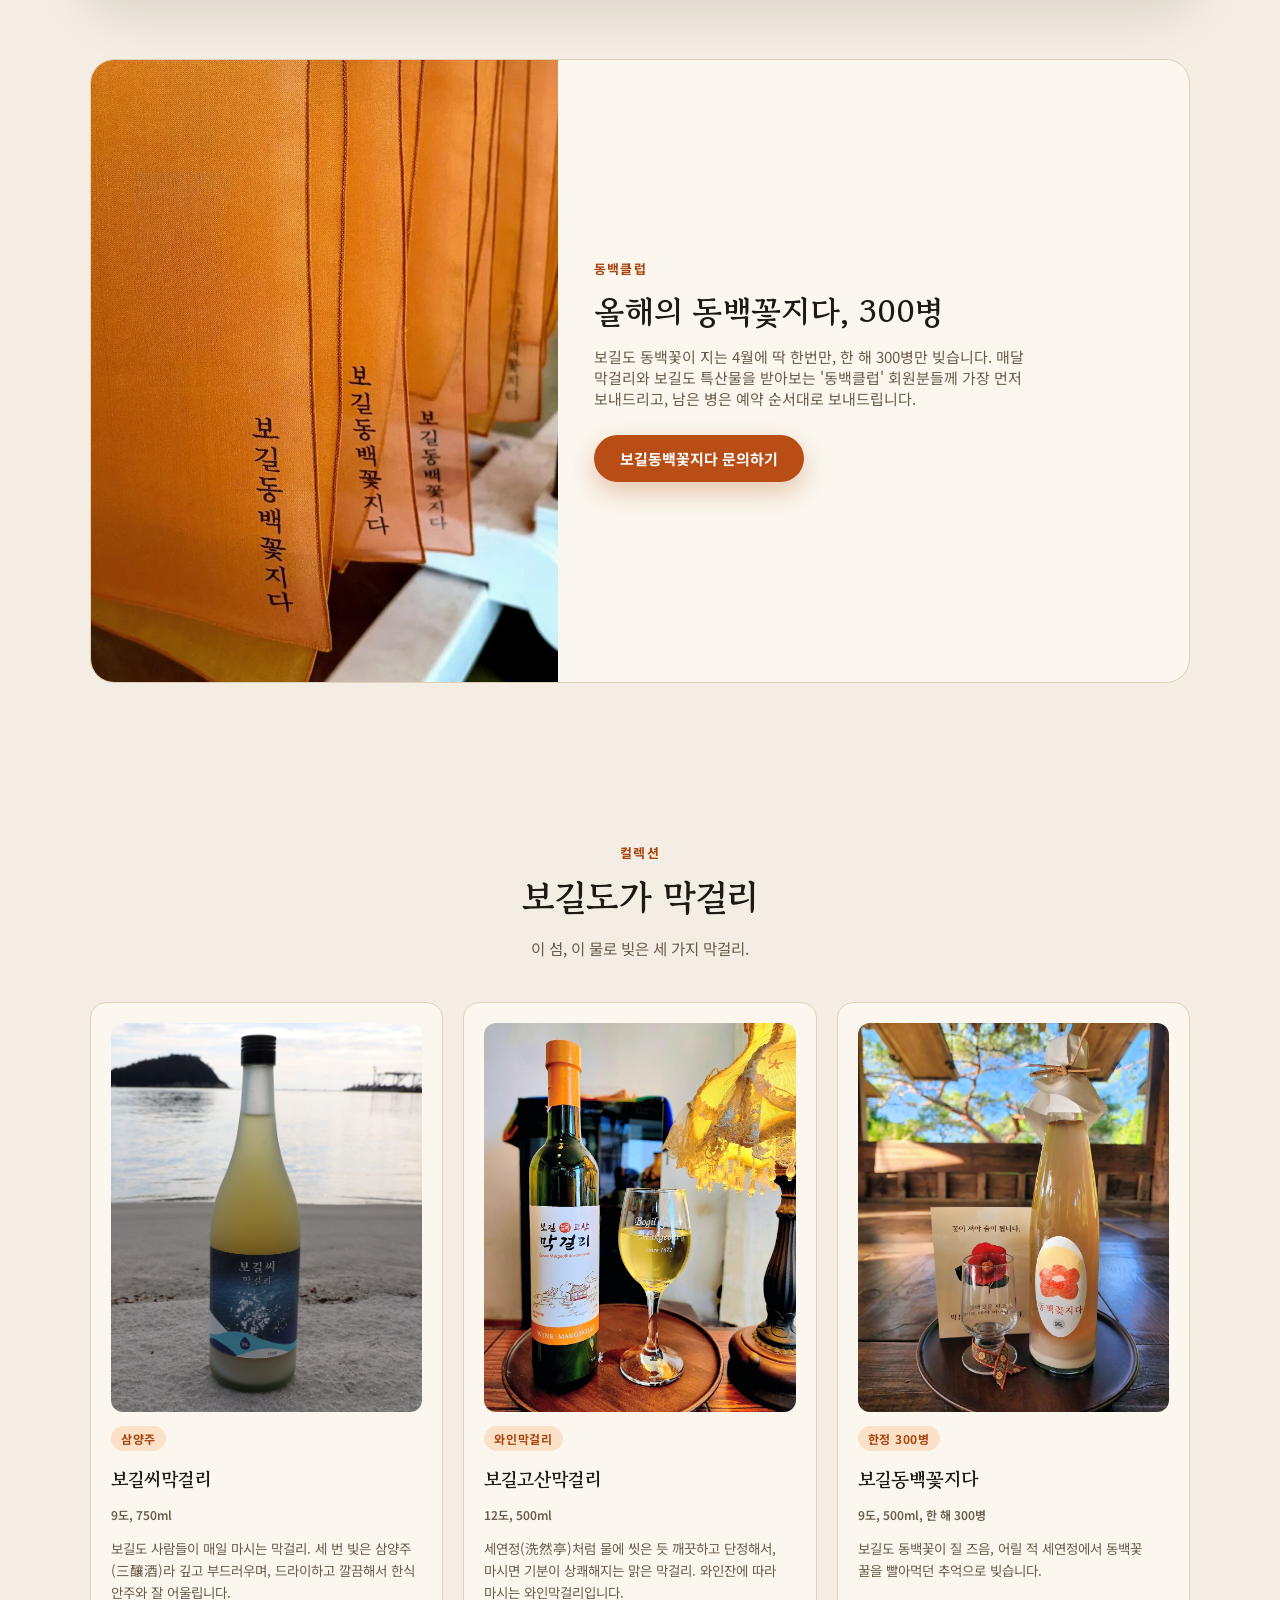
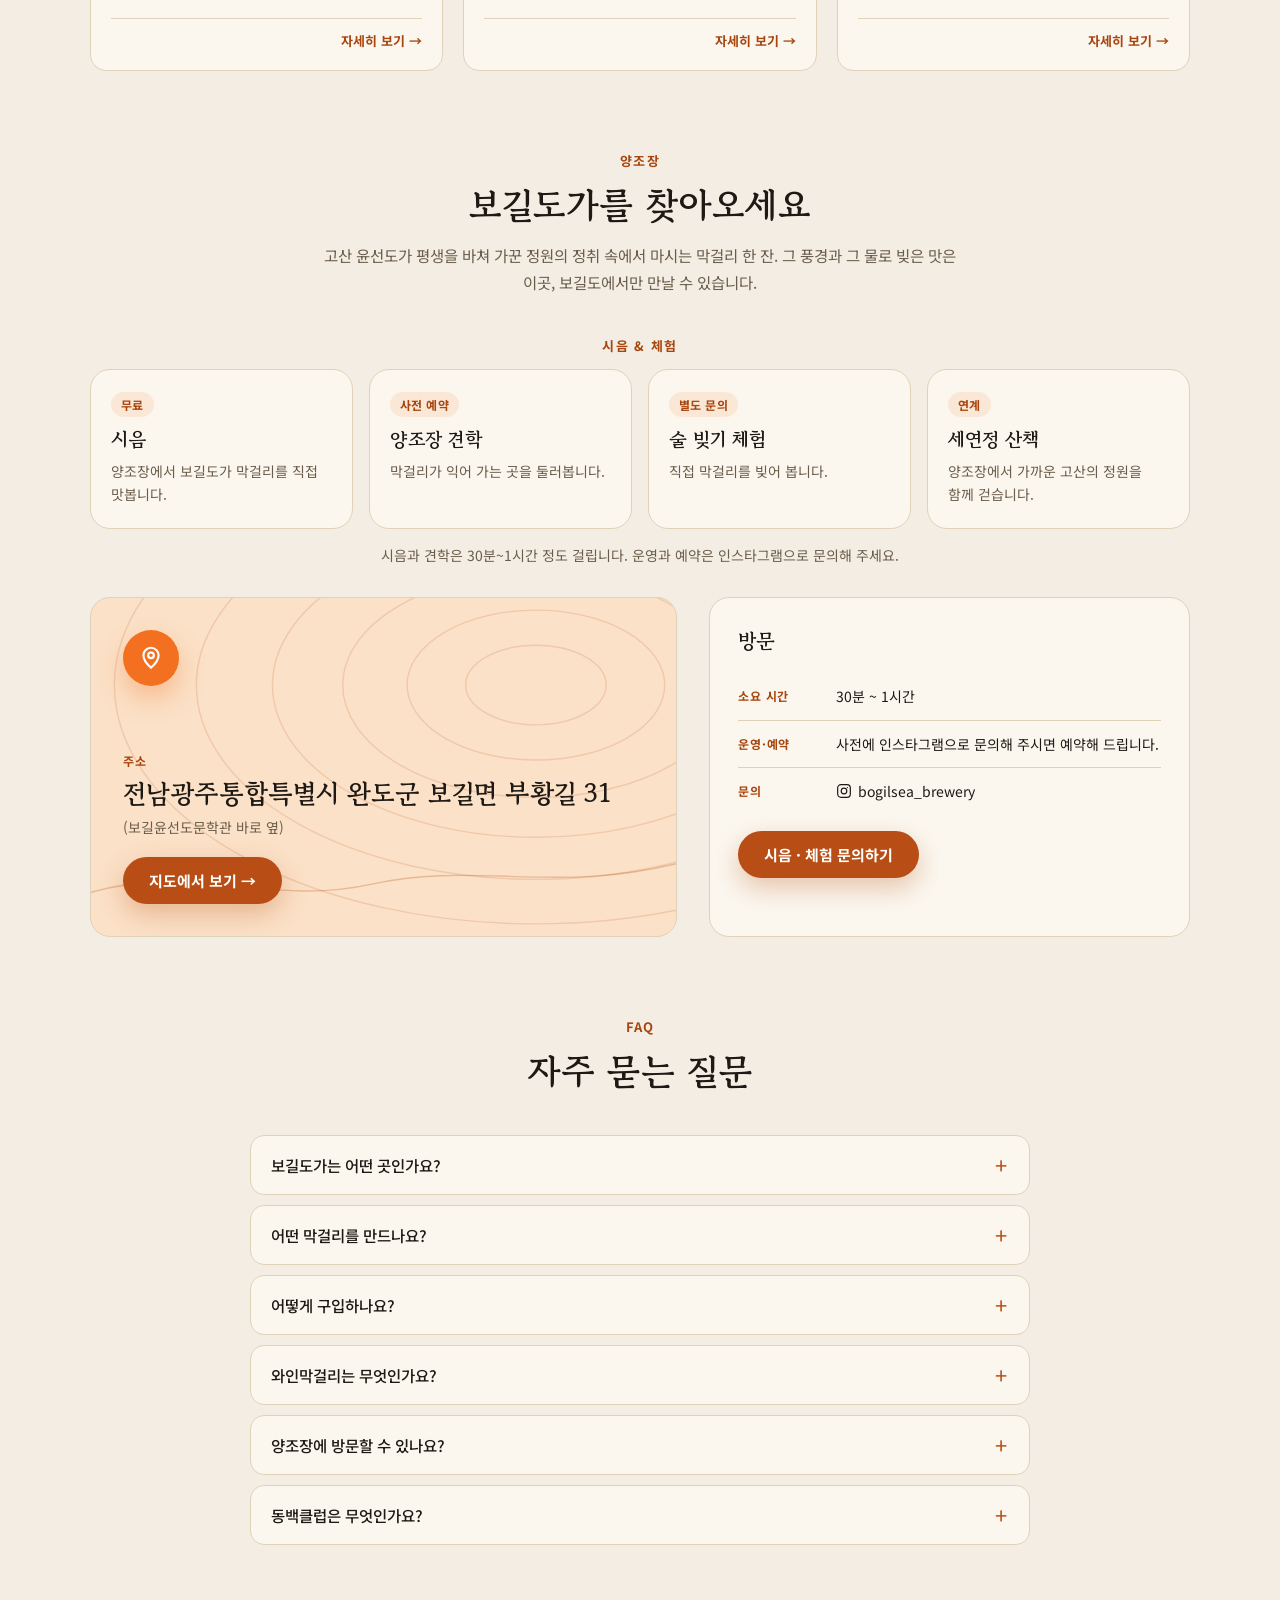
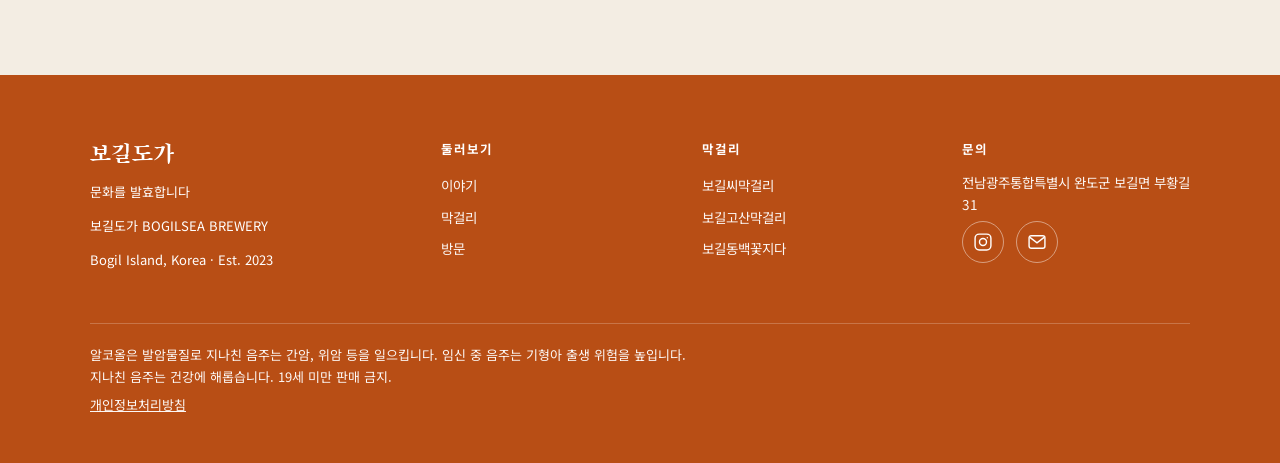
==== commit 49ad3eeb: "FAQ: 구매 방법을 구글폼 주문으로 변경, 옛 이름 FAQ 삭제 Co-Authored-By: Claude Sonnet 5.5 <noreply@anthropic.com> Claud" ====
--- a/index.html
+++ b/index.html
@@ -18,9 +18,9 @@
 <link rel="icon" href="assets/favicon.svg" type="image/svg+xml"><link rel="apple-touch-icon" href="assets/apple-touch-icon.png">
 <link rel="preconnect" href="https://fonts.googleapis.com"><link rel="preconnect" href="https://fonts.gstatic.com" crossorigin>
 <link href="https://fonts.googleapis.com/css2?family=Gowun+Batang:wght@400;700&family=Song+Myung&family=Noto+Sans+KR:wght@400;500;700;900&display=swap" rel="stylesheet">
-<link rel="stylesheet" href="assets/site.css?v=30">
+<link rel="stylesheet" href="assets/site.css?v=31">
 
-<script type="application/ld+json">{"@context": "https://schema.org", "@graph": [{"@type": ["Brewery", "LocalBusiness"], "@id": "https://bogilsea.com/#brewery", "name": "보길도가", "alternateName": ["보길도가", "Bogilsea Brewery"], "url": "https://bogilsea.com/", "logo": "https://bogilsea.com/assets/logo-light.png", "image": "https://bogilsea.com/assets/hero-seyeonjeong.webp", "description": "보길도가는 전남 완도군 보길도, 고산 윤선도의 정원 세연정 옆에서 막걸리를 빚는 양조장입니다. 보길씨막걸리, 보길고산막걸리, 보길동백꽃지다를 만듭니다.", "slogan": "옛것을 위대하게", "foundingDate": "2023-04-01", "founder": {"@type": "Person", "name": "박영수", "alternateName": "보길씨"}, "address": {"@type": "PostalAddress", "streetAddress": "부황길 31", "addressLocality": "완도군 보길면", "addressRegion": "전남광주통합특별시", "addressCountry": "KR"}, "sameAs": ["https://www.instagram.com/bogilsea_brewery", "https://www.sooldalda.com/breweries/%EB%B3%B4%EA%B8%B8%EB%8F%84%EA%B0%80", "http://www.wandonews.com/news/articleView.html?idxno=301829"]}, {"@type": "WebSite", "@id": "https://bogilsea.com/#website", "url": "https://bogilsea.com/", "name": "보길도가", "inLanguage": "ko"}, {"@type": "ItemList", "itemListElement": [{"@type": "ListItem", "position": 1, "url": "https://bogilsea.com/ssi/", "name": "보길씨막걸리"}, {"@type": "ListItem", "position": 2, "url": "https://bogilsea.com/gosan/", "name": "보길고산막걸리"}, {"@type": "ListItem", "position": 3, "url": "https://bogilsea.com/dongbaek/", "name": "보길동백꽃지다"}]}, {"@type": "FAQPage", "mainEntity": [{"@type": "Question", "name": "보길도가는 어떤 곳인가요?", "acceptedAnswer": {"@type": "Answer", "text": "보길도가(BOGILSEA BREWERY)는 전남 완도군 보길도에 있는 막걸리 양조장입니다. 고산 윤선도의 정원 세연정 옆에서 보길도의 물로 막걸리를 빚습니다. 브랜드 철학은 \"옛것을 위대하게\"입니다."}}, {"@type": "Question", "name": "어떤 막걸리를 만드나요?", "acceptedAnswer": {"@type": "Answer", "text": "세 가지를 빚습니다. 매일 마시는 삼양주 보길씨막걸리(9도), 와인잔에 따라 마시는 맑은 보길고산막걸리(12도), 동백꽃이 질 즈음 한 해 300병만 빚는 보길동백꽃지다(9도)입니다."}}, {"@type": "Question", "name": "어떻게 구입하나요?", "acceptedAnswer": {"@type": "Answer", "text": "인스타그램 @bogilsea_brewery 메시지로 문의해 주시면 가격과 받으시는 방법을 안내해 드립니다."}}, {"@type": "Question", "name": "와인막걸리는 무엇인가요?", "acceptedAnswer": {"@type": "Answer", "text": "보길고산막걸리를 가리킵니다. 탁하지 않고 맑게 떠낸 12도 막걸리로, 와인잔에 차게 따라 화이트 와인처럼 천천히 마시기 좋습니다."}}, {"@type": "Question", "name": "양조장에 방문할 수 있나요?", "acceptedAnswer": {"@type": "Answer", "text": "네, 양조장에 방문하실 수 있습니다. 사전에 연락 주시면 예약해 드립니다. 인스타그램으로 문의해 주세요."}}, {"@type": "Question", "name": "동백클럽은 무엇인가요?", "acceptedAnswer": {"@type": "Answer", "text": "매달 보길도가 막걸리와 보길도 특산물을 받아보는 구독 모임입니다. 회원에게는 한 해 300병 빚는 보길동백꽃지다를 가장 먼저 보내드립니다. 가입은 인스타그램 @bogilsea_brewery로 문의해 주세요."}}, {"@type": "Question", "name": "고산맑은막걸리와 보길고산막걸리는 같은 술인가요?", "acceptedAnswer": {"@type": "Answer", "text": "네, 같은 술입니다. 고산맑은막걸리는 보길고산막걸리의 예전 이름입니다."}}]}]}</script>
+<script type="application/ld+json">{"@context": "https://schema.org", "@graph": [{"@type": ["Brewery", "LocalBusiness"], "@id": "https://bogilsea.com/#brewery", "name": "보길도가", "alternateName": ["보길도가", "Bogilsea Brewery"], "url": "https://bogilsea.com/", "logo": "https://bogilsea.com/assets/logo-light.png", "image": "https://bogilsea.com/assets/hero-seyeonjeong.webp", "description": "보길도가는 전남 완도군 보길도, 고산 윤선도의 정원 세연정 옆에서 막걸리를 빚는 양조장입니다. 보길씨막걸리, 보길고산막걸리, 보길동백꽃지다를 만듭니다.", "slogan": "옛것을 위대하게", "foundingDate": "2023-04-01", "founder": {"@type": "Person", "name": "박영수", "alternateName": "보길씨"}, "address": {"@type": "PostalAddress", "streetAddress": "부황길 31", "addressLocality": "완도군 보길면", "addressRegion": "전남광주통합특별시", "addressCountry": "KR"}, "sameAs": ["https://www.instagram.com/bogilsea_brewery", "https://www.sooldalda.com/breweries/%EB%B3%B4%EA%B8%B8%EB%8F%84%EA%B0%80", "http://www.wandonews.com/news/articleView.html?idxno=301829"]}, {"@type": "WebSite", "@id": "https://bogilsea.com/#website", "url": "https://bogilsea.com/", "name": "보길도가", "inLanguage": "ko"}, {"@type": "ItemList", "itemListElement": [{"@type": "ListItem", "position": 1, "url": "https://bogilsea.com/ssi/", "name": "보길씨막걸리"}, {"@type": "ListItem", "position": 2, "url": "https://bogilsea.com/gosan/", "name": "보길고산막걸리"}, {"@type": "ListItem", "position": 3, "url": "https://bogilsea.com/dongbaek/", "name": "보길동백꽃지다"}]}, {"@type": "FAQPage", "mainEntity": [{"@type": "Question", "name": "보길도가는 어떤 곳인가요?", "acceptedAnswer": {"@type": "Answer", "text": "보길도가(BOGILSEA BREWERY)는 전남 완도군 보길도에 있는 막걸리 양조장입니다. 고산 윤선도의 정원 세연정 옆에서 보길도의 물로 막걸리를 빚습니다. 브랜드 철학은 \"옛것을 위대하게\"입니다."}}, {"@type": "Question", "name": "어떤 막걸리를 만드나요?", "acceptedAnswer": {"@type": "Answer", "text": "세 가지를 빚습니다. 매일 마시는 삼양주 보길씨막걸리(9도), 와인잔에 따라 마시는 맑은 보길고산막걸리(12도), 동백꽃이 질 즈음 한 해 300병만 빚는 보길동백꽃지다(9도)입니다."}}, {"@type": "Question", "name": "어떻게 구입하나요?", "acceptedAnswer": {"@type": "Answer", "text": "인스타그램 @bogilsea_brewery 프로필 링크의 구글폼을 작성해 주시면 주문이 접수됩니다."}}, {"@type": "Question", "name": "와인막걸리는 무엇인가요?", "acceptedAnswer": {"@type": "Answer", "text": "보길고산막걸리를 가리킵니다. 탁하지 않고 맑게 떠낸 12도 막걸리로, 와인잔에 차게 따라 화이트 와인처럼 천천히 마시기 좋습니다."}}, {"@type": "Question", "name": "양조장에 방문할 수 있나요?", "acceptedAnswer": {"@type": "Answer", "text": "네, 양조장에 방문하실 수 있습니다. 사전에 연락 주시면 예약해 드립니다. 인스타그램으로 문의해 주세요."}}, {"@type": "Question", "name": "동백클럽은 무엇인가요?", "acceptedAnswer": {"@type": "Answer", "text": "매달 보길도가 막걸리와 보길도 특산물을 받아보는 구독 모임입니다. 회원에게는 한 해 300병 빚는 보길동백꽃지다를 가장 먼저 보내드립니다. 가입은 인스타그램 @bogilsea_brewery로 문의해 주세요."}}]}]}</script>
 <script>(function(){var ok=0;try{ok=localStorage.getItem('bogilsea_age_ok')==='1'||sessionStorage.getItem('bogilsea_age_ok')==='1'}catch(e){}if(!ok)document.documentElement.className+=' age-pending'})();</script><!-- Google tag (gtag.js) -->
 <script async src="https://www.googletagmanager.com/gtag/js?id=G-2MM0JDY4N4"></script>
 <script>
@@ -42,7 +42,7 @@
 <section style="padding-top:0;"><div class="cta-split"><div class="cta-media"><img width="750" height="1000" src="assets/ribbon.webp" alt="보길동백꽃지다 라고 적힌 주황 보자기들이 나란히 걸려 있는 모습" class="cta-media-img" loading="lazy"></div><div class="cta-copy"><span class="eyebrow-plain">동백클럽</span><h2>올해의 동백꽃지다, 300병</h2><p>보길도 동백꽃이 지는 4월에 딱 한번만, 한 해 300병만 빚습니다. 매달 막걸리와 보길도 특산물을 받아보는 &#x27;동백클럽&#x27; 회원분들께 가장 먼저 보내드리고, 남은 병은 예약 순서대로 보내드립니다.</p><a class="btn-primary" href="https://ig.me/m/bogilsea_brewery">보길동백꽃지다 문의하기</a></div></div></section>
 <section id="collection"><div class="section-head"><span class="eyebrow-plain">컬렉션</span><h2>보길도가 막걸리</h2><p>이 섬, 이 물로 빚은 세 가지 막걸리.</p></div><div class="products"><a class="product-card" href="ssi/" style="text-decoration:none;color:inherit"><div class="product-thumb"><img width="1400" height="1866" src="assets/ssi-bottle.webp" alt="보길도 해변에 놓인 보길씨막걸리 병, 파도 라벨과 9도 표기" class="product-img" loading="lazy"></div><span class="tag">삼양주</span><h3>보길씨막걸리</h3><div class="spec">9도, 750ml</div><p>보길도 사람들이 매일 마시는 막걸리. 세 번 빚은 삼양주(三釀酒)라 깊고 부드러우며, 드라이하고 깔끔해서 한식 안주와 잘 어울립니다.</p><div class="product-foot"><span></span><span class="link-arrow">자세히 보기 →</span></div></a><a class="product-card" href="gosan/" style="text-decoration:none;color:inherit"><div class="product-thumb"><img width="1100" height="1375" src="assets/gosan-glass.webp" alt="와인잔에 따른 보길고산막걸리, 옆에 놓인 병" class="product-img product-img-gosan" loading="lazy"></div><span class="tag">와인막걸리</span><h3>보길고산막걸리</h3><div class="spec">12도, 500ml</div><p>세연정(洗然亭)처럼 물에 씻은 듯 깨끗하고 단정해서, 마시면 기분이 상쾌해지는 맑은 막걸리. 와인잔에 따라 마시는 와인막걸리입니다.</p><div class="product-foot"><span></span><span class="link-arrow">자세히 보기 →</span></div></a><a class="product-card" href="dongbaek/" style="text-decoration:none;color:inherit"><div class="product-thumb"><img width="1100" height="1375" src="assets/dongbaek-bottle.webp" alt="정자 마루에 놓인 보길동백꽃지다, 동백꽃 라벨과 잔" class="product-img" loading="lazy"></div><span class="tag">한정 300병</span><h3>보길동백꽃지다</h3><div class="spec">9도, 500ml, 한 해 300병</div><p>보길도 동백꽃이 질 즈음, 어릴 적 세연정에서 동백꽃 꿀을 빨아먹던 추억으로 빚습니다.</p><div class="product-foot"><span></span><span class="link-arrow">자세히 보기 →</span></div></a></div></section>
 <section id="visit" style="padding-top:0;"><div class="section-head"><span class="eyebrow-plain">양조장</span><h2>보길도가를 찾아오세요</h2><p>고산 윤선도가 평생을 바쳐 가꾼 정원의 정취 속에서 마시는 막걸리 한 잔. 그 풍경과 그 물로 빚은 맛은 이곳, 보길도에서만 만날 수 있습니다.</p></div><div class="programs"><span class="eyebrow-plain">시음 & 체험</span><div class="program-grid"><div class="program"><span class="tag">무료</span><h3>시음</h3><p>양조장에서 보길도가 막걸리를 직접 맛봅니다.</p></div><div class="program"><span class="tag">사전 예약</span><h3>양조장 견학</h3><p>막걸리가 익어 가는 곳을 둘러봅니다.</p></div><div class="program"><span class="tag">별도 문의</span><h3>술 빚기 체험</h3><p>직접 막걸리를 빚어 봅니다.</p></div><div class="program"><span class="tag">연계</span><h3>세연정 산책</h3><p>양조장에서 가까운 고산의 정원을 함께 걷습니다.</p></div></div><p class="programs-note">시음과 견학은 30분~1시간 정도 걸립니다. 운영과 예약은 인스타그램으로 문의해 주세요.</p></div><div class="visit"><div class="map-card"><svg class="contours" viewBox="0 0 500 380" preserveAspectRatio="xMidYMid slice" aria-hidden="true" fill="none" stroke="#B84E15" stroke-width="1.2"><g opacity=".16"><ellipse cx="380" cy="120" rx="60" ry="34"/><ellipse cx="380" cy="120" rx="110" ry="64"/><ellipse cx="380" cy="120" rx="165" ry="96"/><ellipse cx="380" cy="120" rx="225" ry="130"/><ellipse cx="380" cy="120" rx="290" ry="166"/><ellipse cx="380" cy="120" rx="360" ry="204"/></g><path d="M-10,300 C80,270 150,310 240,290 C330,270 400,300 510,270" opacity=".28"/></svg><span class="pin"><svg viewBox="0 0 24 24" width="26" height="26" fill="none" stroke="#fff" stroke-width="2" stroke-linecap="round" stroke-linejoin="round" aria-hidden="true"><path d="M12 21s-7-6.1-7-11.5a7 7 0 0 1 14 0C19 14.9 12 21 12 21z"/><circle cx="12" cy="9.5" r="2.6"/></svg></span><div class="map-body"><span class="k">주소</span><p class="addr">전남광주통합특별시 완도군 보길면 부황길 31</p><p class="near">(보길윤선도문학관 바로 옆)</p><a class="btn-primary" href="https://map.naver.com/p/search/%EC%A0%84%EB%9D%BC%EB%82%A8%EB%8F%84%20%EC%99%84%EB%8F%84%EA%B5%B0%20%EB%B3%B4%EA%B8%B8%EB%A9%B4%20%EB%B6%80%ED%99%A9%EA%B8%B8%2031" target="_blank" rel="noopener">지도에서 보기 →</a></div></div><div class="visit-info"><h3>방문</h3><div class="visit-row"><div class="k">소요 시간</div><div class="v">30분 ~ 1시간</div></div><div class="visit-row"><div class="k">운영·예약</div><div class="v">사전에 인스타그램으로 문의해 주시면 예약해 드립니다.</div></div><div class="visit-row"><div class="k">문의</div><div class="v"><a href="https://ig.me/m/bogilsea_brewery"><svg width="16" height="16" viewBox="0 0 24 24" fill="none" stroke="currentColor" stroke-width="1.8" aria-hidden="true"><rect x="2.5" y="2.5" width="19" height="19" rx="5"/><circle cx="12" cy="12" r="4.2"/><circle cx="17.2" cy="6.8" r="0.9" fill="currentColor" stroke="none"/></svg> bogilsea_brewery</a></div></div><a class="btn-primary" href="https://ig.me/m/bogilsea_brewery">시음 · 체험 문의하기</a></div></div></section>
-<section id="contact" style="padding-top:0;"><div class="section-head"><span class="eyebrow-plain">FAQ</span><h2>자주 묻는 질문</h2></div><div class="faq"><details><summary>보길도가는 어떤 곳인가요?</summary><p>보길도가(BOGILSEA BREWERY)는 전남 완도군 보길도에 있는 막걸리 양조장입니다. 고산 윤선도의 정원 세연정 옆에서 보길도의 물로 막걸리를 빚습니다. 브랜드 철학은 "옛것을 위대하게"입니다.</p></details><details><summary>어떤 막걸리를 만드나요?</summary><p>세 가지를 빚습니다. 매일 마시는 삼양주 보길씨막걸리(9도), 와인잔에 따라 마시는 맑은 보길고산막걸리(12도), 동백꽃이 질 즈음 한 해 300병만 빚는 보길동백꽃지다(9도)입니다.</p></details><details><summary>어떻게 구입하나요?</summary><p>인스타그램 @bogilsea_brewery 메시지로 문의해 주시면 가격과 받으시는 방법을 안내해 드립니다.</p></details><details><summary>와인막걸리는 무엇인가요?</summary><p>보길고산막걸리를 가리킵니다. 탁하지 않고 맑게 떠낸 12도 막걸리로, 와인잔에 차게 따라 화이트 와인처럼 천천히 마시기 좋습니다.</p></details><details><summary>양조장에 방문할 수 있나요?</summary><p>네, 양조장에 방문하실 수 있습니다. 사전에 연락 주시면 예약해 드립니다. 인스타그램으로 문의해 주세요.</p></details><details><summary>동백클럽은 무엇인가요?</summary><p>매달 보길도가 막걸리와 보길도 특산물을 받아보는 구독 모임입니다. 회원에게는 한 해 300병 빚는 보길동백꽃지다를 가장 먼저 보내드립니다. 가입은 인스타그램 @bogilsea_brewery로 문의해 주세요.</p></details><details><summary>고산맑은막걸리와 보길고산막걸리는 같은 술인가요?</summary><p>네, 같은 술입니다. 고산맑은막걸리는 보길고산막걸리의 예전 이름입니다.</p></details></div></section>
+<section id="contact" style="padding-top:0;"><div class="section-head"><span class="eyebrow-plain">FAQ</span><h2>자주 묻는 질문</h2></div><div class="faq"><details><summary>보길도가는 어떤 곳인가요?</summary><p>보길도가(BOGILSEA BREWERY)는 전남 완도군 보길도에 있는 막걸리 양조장입니다. 고산 윤선도의 정원 세연정 옆에서 보길도의 물로 막걸리를 빚습니다. 브랜드 철학은 "옛것을 위대하게"입니다.</p></details><details><summary>어떤 막걸리를 만드나요?</summary><p>세 가지를 빚습니다. 매일 마시는 삼양주 보길씨막걸리(9도), 와인잔에 따라 마시는 맑은 보길고산막걸리(12도), 동백꽃이 질 즈음 한 해 300병만 빚는 보길동백꽃지다(9도)입니다.</p></details><details><summary>어떻게 구입하나요?</summary><p>인스타그램 @bogilsea_brewery 프로필 링크의 구글폼을 작성해 주시면 주문이 접수됩니다.</p></details><details><summary>와인막걸리는 무엇인가요?</summary><p>보길고산막걸리를 가리킵니다. 탁하지 않고 맑게 떠낸 12도 막걸리로, 와인잔에 차게 따라 화이트 와인처럼 천천히 마시기 좋습니다.</p></details><details><summary>양조장에 방문할 수 있나요?</summary><p>네, 양조장에 방문하실 수 있습니다. 사전에 연락 주시면 예약해 드립니다. 인스타그램으로 문의해 주세요.</p></details><details><summary>동백클럽은 무엇인가요?</summary><p>매달 보길도가 막걸리와 보길도 특산물을 받아보는 구독 모임입니다. 회원에게는 한 해 300병 빚는 보길동백꽃지다를 가장 먼저 보내드립니다. 가입은 인스타그램 @bogilsea_brewery로 문의해 주세요.</p></details></div></section>
 </main>
 <footer><div class="wrap"><div class="footer-grid"><div><div class="footer-brand" translate="no">보길도가</div><p class="footer-tag">문화를 발효합니다</p><p class="footer-tag" style="margin-top:6px">보길도가 BOGILSEA BREWERY</p><p class="footer-tag" style="margin-top:6px">Bogil Island, Korea · Est. 2023</p></div><div><h3>둘러보기</h3><ul><li><a href="#story">이야기</a></li><li><a href="#collection">막걸리</a></li><li><a href="#visit">방문</a></li></ul></div><div><h3>막걸리</h3><ul><li><a href="ssi/">보길씨막걸리</a></li><li><a href="gosan/">보길고산막걸리</a></li><li><a href="dongbaek/">보길동백꽃지다</a></li></ul></div><div><h3>문의</h3><ul><li>전남광주통합특별시 완도군 보길면 부황길 31</li><li class="footer-icons"><a class="icon-link" href="https://www.instagram.com/bogilsea_brewery" aria-label="Instagram" target="_blank" rel="noopener"><svg width="20" height="20" viewBox="0 0 24 24" fill="none" stroke="currentColor" stroke-width="1.7" aria-hidden="true"><rect x="2.5" y="2.5" width="19" height="19" rx="5"/><circle cx="12" cy="12" r="4.2"/><circle cx="17.2" cy="6.8" r="0.9" fill="currentColor" stroke="none"/></svg></a><a class="icon-link" href="mailto:bogilsea@bogilsea.com" aria-label="이메일 보내기"><svg width="20" height="20" viewBox="0 0 24 24" fill="none" stroke="currentColor" stroke-width="1.7" aria-hidden="true"><rect x="2.5" y="4.5" width="19" height="15" rx="2.5"/><path d="M3.5 6.5l8.5 6.5 8.5-6.5"/></svg></a></li></ul></div></div><div class="footer-bottom">알코올은 발암물질로 지나친 음주는 간암, 위암 등을 일으킵니다. 임신 중 음주는 기형아 출생 위험을 높입니다.<br>지나친 음주는 건강에 해롭습니다. 19세 미만 판매 금지.<br><a href="privacy/">개인정보처리방침</a></div></div></footer>
 <script>(function(){var n=document.getElementById("siteNav");if(!n)return;var f=function(){n.classList.toggle("scrolled",window.scrollY>8)};f();window.addEventListener("scroll",f,{passive:true})})();</script>
--- a/assets/site.css
+++ b/assets/site.css
@@ -427,3 +427,32 @@
 .hero-copy .btn-primary:hover{color:#fff}
 .hero-copy .hero-eyebrow{color:#FFF3E6}
 .btn-ghost{background:rgba(255,255,255,.06)}
+
+/* 시음 노트 (제품 페이지) */
+.tasting .tn-card{background:var(--paper-lift);border:1px solid var(--hairline);border-radius:20px;padding:32px 28px;display:grid;grid-template-columns:1fr 1fr;gap:28px 44px}
+.tasting .tn-head{grid-column:1/-1;text-align:center}
+.tasting .tn-head h2{font-family:var(--font-display);font-size:clamp(22px,3vw,30px);margin:8px 0 0;text-wrap:balance}
+.tasting .tn-col{display:flex;flex-direction:column;gap:14px;min-width:0}
+.tasting h3{font-size:12px;font-weight:700;letter-spacing:.08em;color:var(--orange-text);border-bottom:1px solid var(--hairline);padding-bottom:8px;margin:8px 0 0;text-transform:uppercase}
+.tasting .tn-col > h3:first-child{margin-top:0}
+.tasting ul{margin:0;padding:0;list-style:none}
+.tn-notes{display:grid;gap:10px}
+.tn-notes li{display:grid;grid-template-columns:72px 1fr;gap:8px;font-size:15px;line-height:1.7}
+.tn-notes li span{font-family:var(--font-display);font-weight:700;color:var(--orange-text)}
+.tn-scale{display:grid;gap:5px}
+.tn-k{font-size:13px;font-weight:700}
+.tn-track{position:relative;height:14px}
+.tn-track::before{content:"";position:absolute;left:0;right:0;top:6px;height:2px;background:var(--hairline)}
+.tn-track i{position:absolute;top:3px;width:2px;height:8px;background:var(--hairline);transform:translateX(-1px)}
+.tn-track i:nth-child(1){left:0}.tn-track i:nth-child(2){left:25%}.tn-track i:nth-child(3){left:50%}.tn-track i:nth-child(4){left:75%}.tn-track i:nth-child(5){left:100%}
+.tn-track em{position:absolute;top:0;width:14px;height:14px;border-radius:50%;background:var(--orange-deep);box-shadow:0 0 0 4px var(--orange-wash);left:calc((var(--v) - 1) / 4 * 100%);transform:translateX(-50%)}
+.tn-ends{display:flex;justify-content:space-between;font-size:12px;color:var(--ink-soft)}
+.tn-serve{display:grid;grid-template-columns:repeat(3,1fr);gap:8px}
+.tn-serve li{display:flex;flex-direction:column;align-items:center;gap:6px;text-align:center;background:var(--paper);border-radius:14px;padding:12px 6px;font-size:12.5px;line-height:1.4}
+.tn-serve svg{width:26px;height:26px;stroke:var(--orange-deep);fill:none;stroke-width:1.6;stroke-linecap:round;stroke-linejoin:round}
+.tn-serve b{display:block;font-size:13.5px}
+.tn-keep{margin:0;font-size:13px;color:var(--ink-soft);text-align:center}
+.tn-pair{display:flex;flex-wrap:wrap;gap:8px}
+.tn-pair li{display:inline-flex;align-items:center;gap:6px;background:var(--orange-wash);color:var(--orange-text);font-weight:700;font-size:13px;padding:6px 12px;border-radius:999px}
+.tn-pair svg{width:15px;height:15px;stroke:currentColor;fill:none;stroke-width:1.8;stroke-linecap:round;stroke-linejoin:round}
+@media (max-width:820px){.tasting .tn-card{grid-template-columns:1fr;padding:26px 20px}}
